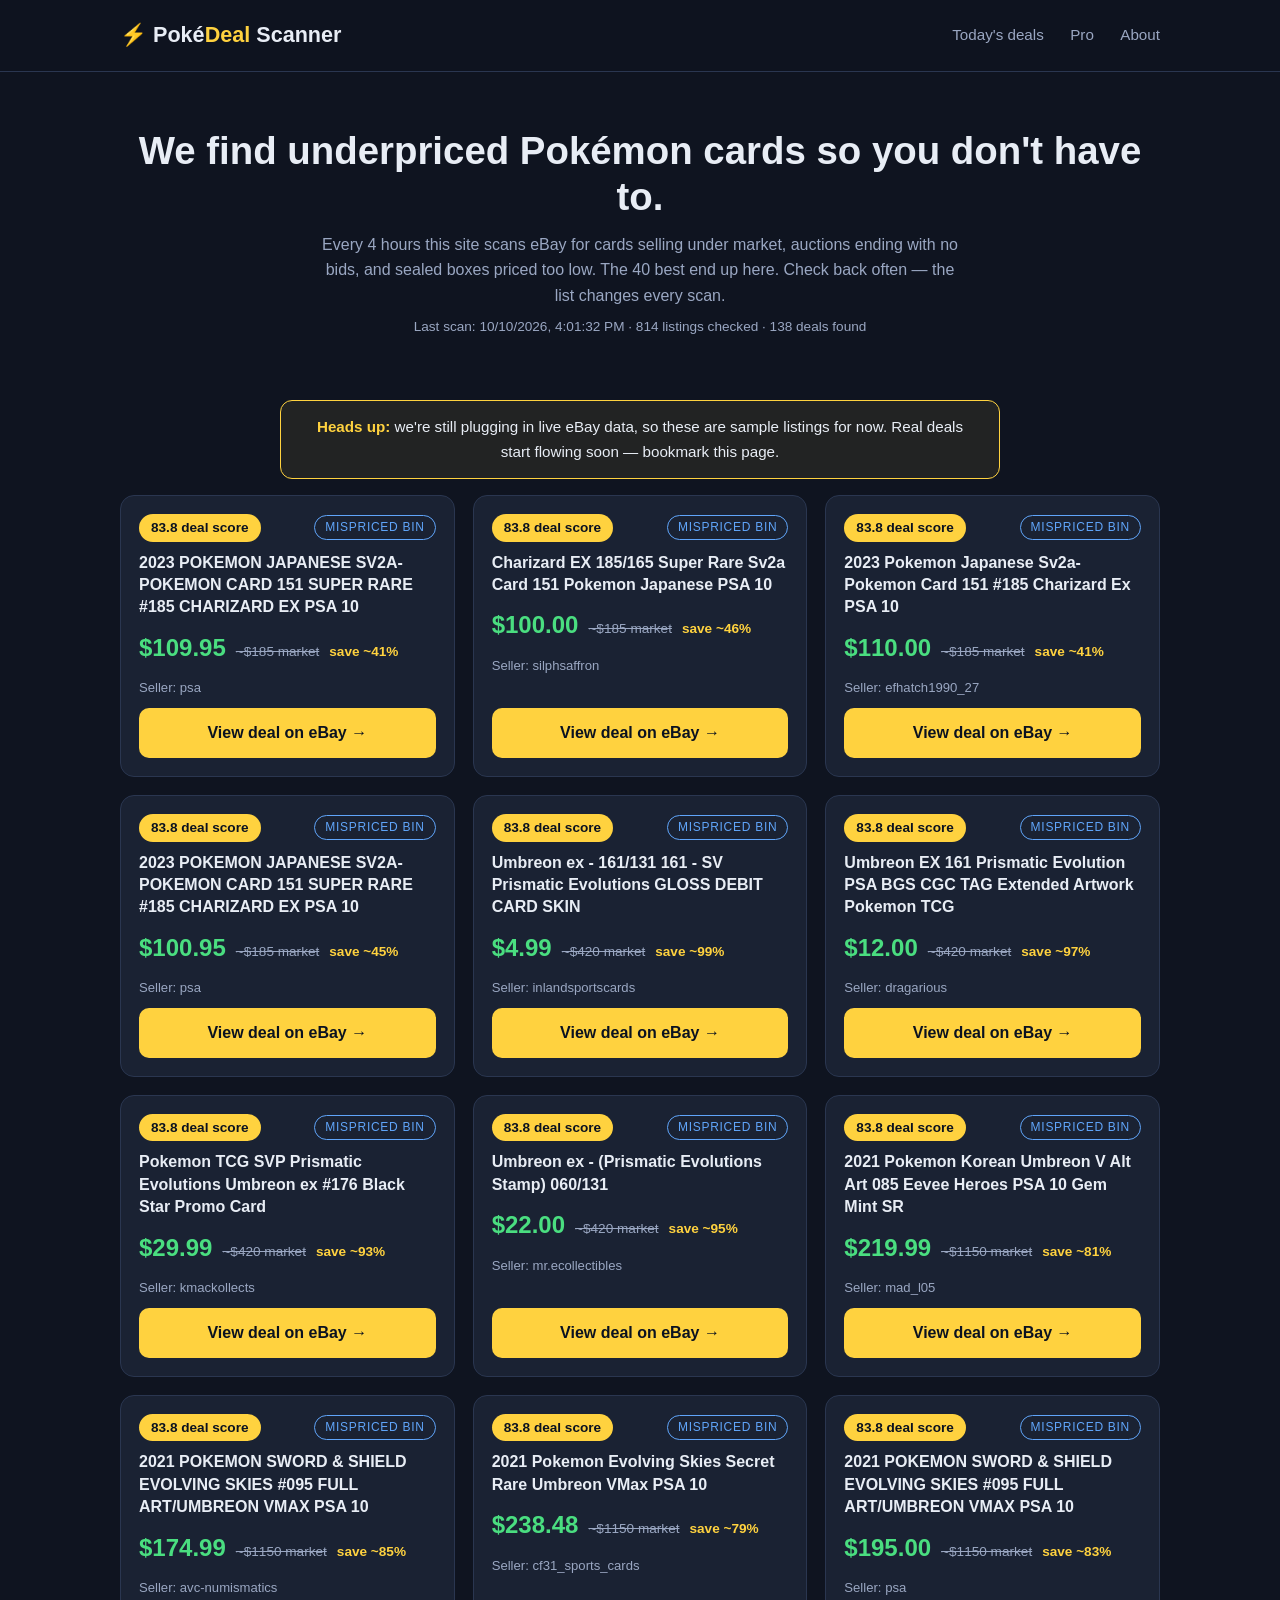
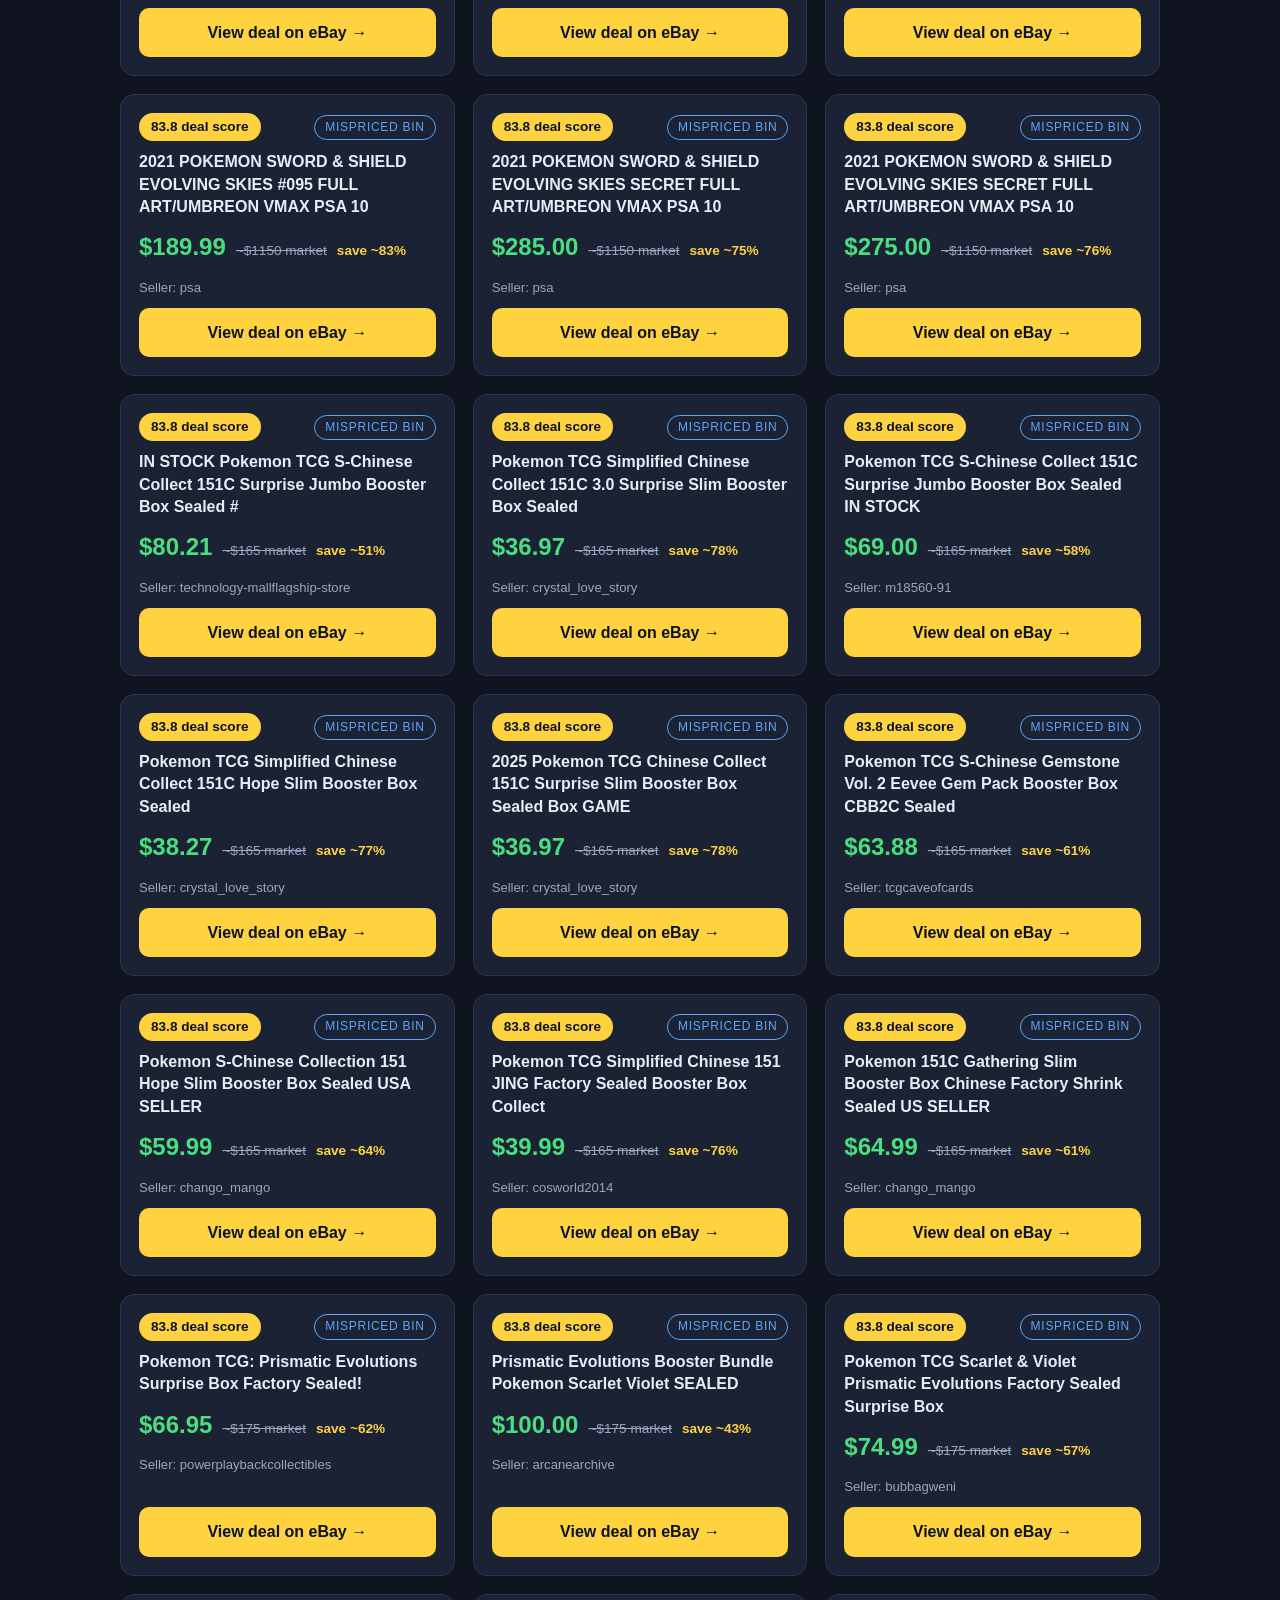
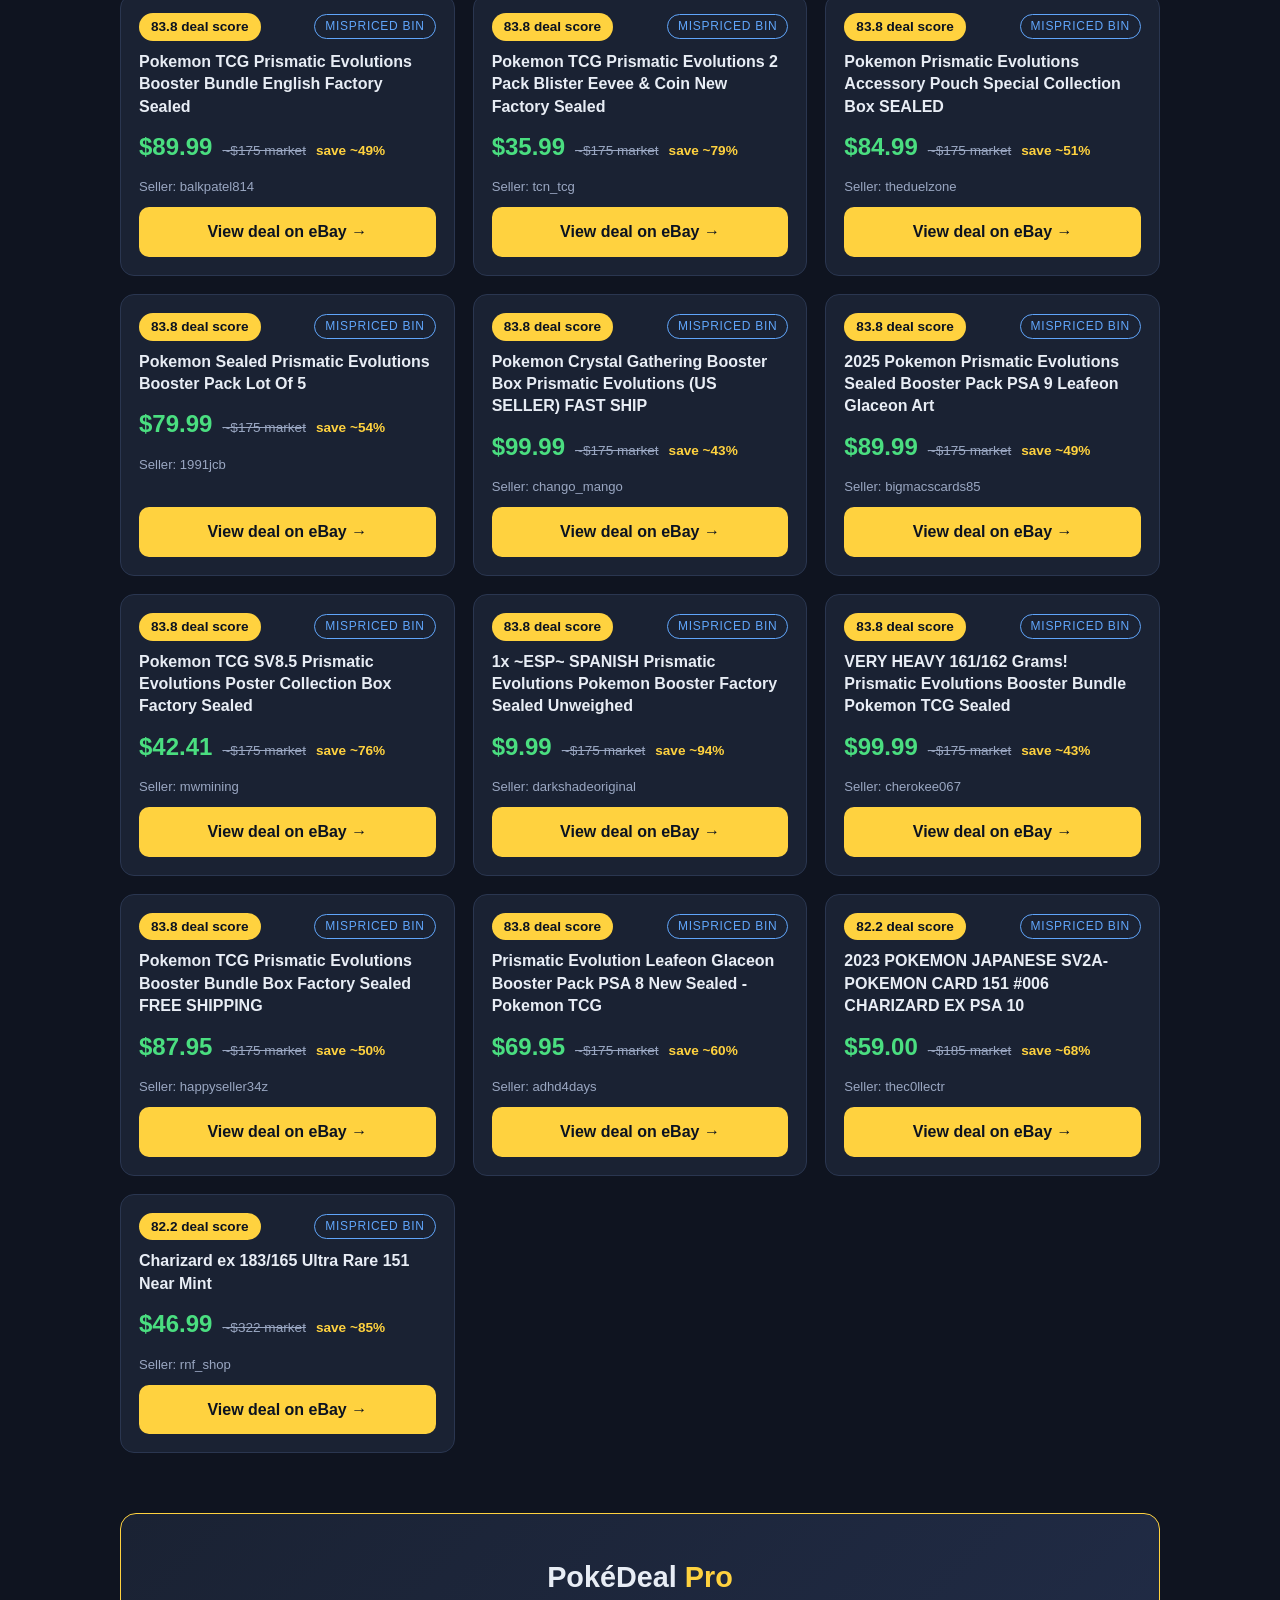
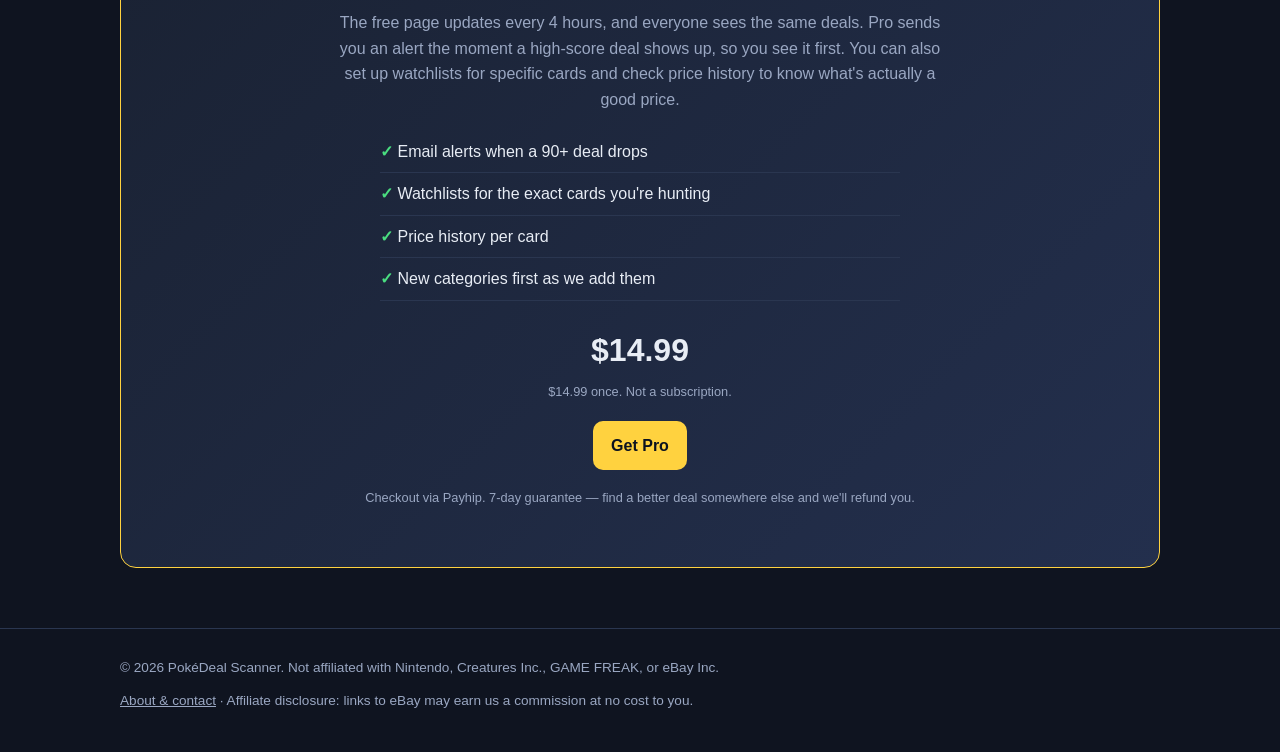
==== index.html @ e36b7486 "Add files via upload" ====
<!DOCTYPE html>
<html lang="en">
<head>
<meta charset="UTF-8">
<meta name="viewport" content="width=device-width, initial-scale=1.0">
<title>PokéDeal Scanner — underpriced Pokémon cards, updated every 4 hours</title>
<meta name="description" content="We scan eBay every 4 hours for Pokémon cards selling under market. Free, no account needed.">
<link rel="stylesheet" href="styles.css">
</head>
<body>
<header class="site">
  <div class="wrap">
    <a class="logo" href="index.html">⚡ Poké<span>Deal</span> Scanner</a>
    <nav>
      <a href="index.html">Today's deals</a>
      <a href="#pro">Pro</a>
      <a href="about.html">About</a>
    </nav>
  </div>
</header>

<div class="wrap">
  <section class="hero">
    <h1>We find underpriced Pokémon cards so you don't have to.</h1>
    <p>Every 4 hours this site scans eBay for cards selling under market, auctions
       ending with no bids, and sealed boxes priced too low. The 40 best end up
       here. Check back often — the list changes every scan.</p>
    <p class="updated" id="updated">Loading today's deals…</p>
  </section>

  <p class="demo-banner" id="demo-banner" hidden>
    <strong>Heads up:</strong> we're still plugging in live eBay data, so these
    are sample listings for now. Real deals start flowing soon — bookmark this page.
  </p>
  <section class="deals" id="deals"></section>

  <section class="pro" id="pro">
    <h2>PokéDeal <span>Pro</span></h2>
    <p>The free page updates every 4 hours, and everyone sees the same deals.
       Pro sends you an alert the moment a high-score deal shows up, so you see
       it first. You can also set up watchlists for specific cards and check
       price history to know what's actually a good price.</p>
    <ul>
      <li>Email alerts when a 90+ deal drops</li>
      <li>Watchlists for the exact cards you're hunting</li>
      <li>Price history per card</li>
      <li>New categories first as we add them</li>
    </ul>
    <div class="price-tag">$14.99</div>
    <p class="fine">$14.99 once. Not a subscription.</p>
    <p>
      <a class="btn" href="https://payhip.com/order?link=Mt9pR" id="pro-buy">Get Pro</a>
    </p>
    <p class="fine">Checkout via Payhip. 7-day guarantee — find a better deal somewhere else and we'll refund you.</p>
  </section>
</div>

<footer>
  <div class="wrap">
    <span>© 2026 PokéDeal Scanner. Not affiliated with Nintendo, Creatures Inc., GAME FREAK, or eBay Inc.</span>
    <span><a href="about.html">About &amp; contact</a> · Affiliate disclosure: links to eBay may earn us a commission at no cost to you.</span>
  </div>
</footer>

<script>
fetch('deals.json')
  .then(r => { if (!r.ok) throw new Error('feed missing'); return r.json(); })
  .then(feed => {
    const updated = document.getElementById('updated');
    const d = new Date(feed.generated_at);
    updated.textContent = `Last scan: ${d.toLocaleString()} · ${feed.listings_scanned} listings checked · ${feed.deals_found} deals found`;

    if (feed.mock_mode) {
      document.getElementById('demo-banner').hidden = false;
    }

    const box = document.getElementById('deals');
    if (!feed.deals.length) {
      box.innerHTML = '<div class="empty">No deals this scan. New scan in 4 hours.</div>';
      return;
    }
    const typeLabel = { mispriced_bin: 'Mispriced BIN', auction_snipe: 'Auction snipe', watch: 'Under market' };
    box.innerHTML = feed.deals.map(deal => {
      const save = deal.market_estimate && deal.price
        ? Math.round((1 - deal.price / deal.market_estimate) * 100) : null;
      return `<article class="deal">
        <div class="deal-top">
          <span class="score ${deal.deal_score < 85 ? 'mid' : ''}">${deal.deal_score} deal score</span>
          <span class="type">${typeLabel[deal.deal_type] || deal.deal_type}</span>
        </div>
        <h3>${escapeHtml(deal.title)}</h3>
        <div class="price-row">
          <span class="price">$${deal.price?.toFixed(2)}</span>
          ${deal.market_estimate ? `<span class="market">~$${deal.market_estimate.toFixed(0)} market</span>` : ''}
          ${save && save > 0 ? `<span class="save">save ~${save}%</span>` : ''}
        </div>
        <div class="meta">Seller: ${escapeHtml(deal.seller)}${deal.ends_at ? ' · Ends ' + new Date(deal.ends_at).toLocaleString() : ''}${deal.bid_count != null ? ' · ' + deal.bid_count + ' bids' : ''}</div>
        <a class="btn" href="${escapeHtml(deal.url)}" target="_blank" rel="nofollow sponsored noopener">View deal on eBay →</a>
      </article>`;
    }).join('');
  })
  .catch(() => {
    document.getElementById('updated').textContent = 'Scanner is running — deals land here on their own.';
    document.getElementById('deals').innerHTML = '<div class="empty">First scan is still running. Deals show up here automatically — give it a minute.</div>';
  });

function escapeHtml(s) {
  return String(s).replace(/[&<>"']/g, c => ({'&':'&amp;','<':'&lt;','>':'&gt;','"':'&quot;',"'":'&#39;'}[c]));
}
</script>
</body>
</html>
---- styles.css ----
/* PokéDeal Scanner — clean, trustworthy, fast. No frameworks, no build step. */
:root {
  --bg: #0f1420;
  --card: #1a2233;
  --card-border: #2a3650;
  --text: #e8edf5;
  --muted: #9aa7c2;
  --accent: #ffd23f;
  --green: #4ade80;
  --red: #f87171;
  --blue: #60a5fa;
}
* { box-sizing: border-box; margin: 0; padding: 0; }
body {
  font-family: -apple-system, BlinkMacSystemFont, "Segoe UI", Roboto, sans-serif;
  background: var(--bg); color: var(--text); line-height: 1.6;
}
.wrap { max-width: 1080px; margin: 0 auto; padding: 0 20px; }
header.site {
  border-bottom: 1px solid var(--card-border);
  padding: 18px 0; position: sticky; top: 0;
  background: rgba(15, 20, 32, .95); backdrop-filter: blur(6px); z-index: 10;
}
header.site .wrap { display: flex; align-items: center; justify-content: space-between; }
.logo { font-size: 1.35rem; font-weight: 800; text-decoration: none; color: var(--text); }
.logo span { color: var(--accent); }
nav a { color: var(--muted); text-decoration: none; margin-left: 22px; font-size: .95rem; }
nav a:hover { color: var(--text); }
.hero { padding: 56px 0 36px; text-align: center; }
.hero h1 { font-size: 2.4rem; line-height: 1.2; margin-bottom: 12px; }
.hero h1 span { color: var(--accent); }
.hero p { color: var(--muted); max-width: 640px; margin: 0 auto 8px; }
.updated { font-size: .85rem; color: var(--muted); margin-top: 14px; }
.demo-banner {
  display: block; margin: 18px auto 4px; max-width: 720px; padding: 14px 20px;
  background: rgba(255, 210, 63, .08); border: 1px solid var(--accent);
  border-radius: 12px; color: var(--text); font-size: .95rem; text-align: center;
}
.demo-banner strong { color: var(--accent); }
.deals { display: grid; grid-template-columns: repeat(auto-fill, minmax(300px, 1fr)); gap: 18px; padding: 12px 0 40px; }
.deal {
  background: var(--card); border: 1px solid var(--card-border);
  border-radius: 14px; padding: 18px; display: flex; flex-direction: column; gap: 10px;
  transition: transform .15s ease, border-color .15s ease;
}
.deal:hover { transform: translateY(-3px); border-color: var(--accent); }
.deal-top { display: flex; justify-content: space-between; align-items: center; }
.score {
  background: var(--green); color: #0b1220; font-weight: 800;
  border-radius: 999px; padding: 3px 12px; font-size: .85rem;
}
.score.mid { background: var(--accent); }
.type {
  font-size: .75rem; text-transform: uppercase; letter-spacing: .06em;
  color: var(--blue); border: 1px solid var(--blue); border-radius: 999px; padding: 2px 10px;
}
.deal h3 { font-size: 1rem; line-height: 1.4; }
.price-row { display: flex; align-items: baseline; gap: 10px; }
.price { font-size: 1.5rem; font-weight: 800; color: var(--green); }
.market { font-size: .85rem; color: var(--muted); text-decoration: line-through; }
.save { font-size: .85rem; color: var(--accent); font-weight: 700; }
.meta { font-size: .82rem; color: var(--muted); }
.btn {
  display: inline-block; text-align: center; text-decoration: none; font-weight: 700;
  background: var(--accent); color: #0b1220; border-radius: 10px; padding: 12px 18px;
  margin-top: auto;
}
.btn:hover { filter: brightness(1.08); }
.btn.ghost { background: transparent; color: var(--accent); border: 1px solid var(--accent); }
.empty {
  text-align: center; color: var(--muted); padding: 60px 20px;
  border: 1px dashed var(--card-border); border-radius: 14px; grid-column: 1 / -1;
}
.pro {
  background: linear-gradient(135deg, #1a2233, #232f4d);
  border: 1px solid var(--accent); border-radius: 16px;
  padding: 40px; margin: 20px 0 60px; text-align: center;
}
.pro h2 { font-size: 1.8rem; margin-bottom: 10px; }
.pro h2 span { color: var(--accent); }
.pro p { color: var(--muted); max-width: 620px; margin: 0 auto 18px; }
.pro ul { list-style: none; margin: 0 auto 24px; max-width: 520px; text-align: left; }
.pro li { padding: 8px 0; border-bottom: 1px solid var(--card-border); }
.pro li::before { content: "✓ "; color: var(--green); font-weight: 800; }
.price-tag { font-size: 2rem; font-weight: 800; margin-bottom: 6px; }
.price-tag s { color: var(--muted); font-size: 1.2rem; font-weight: 400; }
.fine { font-size: .8rem; color: var(--muted); margin-top: 12px; }
footer {
  border-top: 1px solid var(--card-border); padding: 28px 0 40px;
  color: var(--muted); font-size: .85rem;
}
footer .wrap { display: flex; justify-content: space-between; flex-wrap: wrap; gap: 12px; }
footer a { color: var(--muted); }
.prose { max-width: 720px; padding: 40px 0 60px; }
.prose h1 { margin-bottom: 16px; }
.prose h2 { margin: 28px 0 10px; font-size: 1.25rem; }
.prose p, .prose li { color: var(--muted); margin-bottom: 12px; }
.prose ul { padding-left: 20px; }
.prose a { color: var(--accent); }
@media (max-width: 640px) { .hero h1 { font-size: 1.8rem; } .pro { padding: 28px 20px; } }
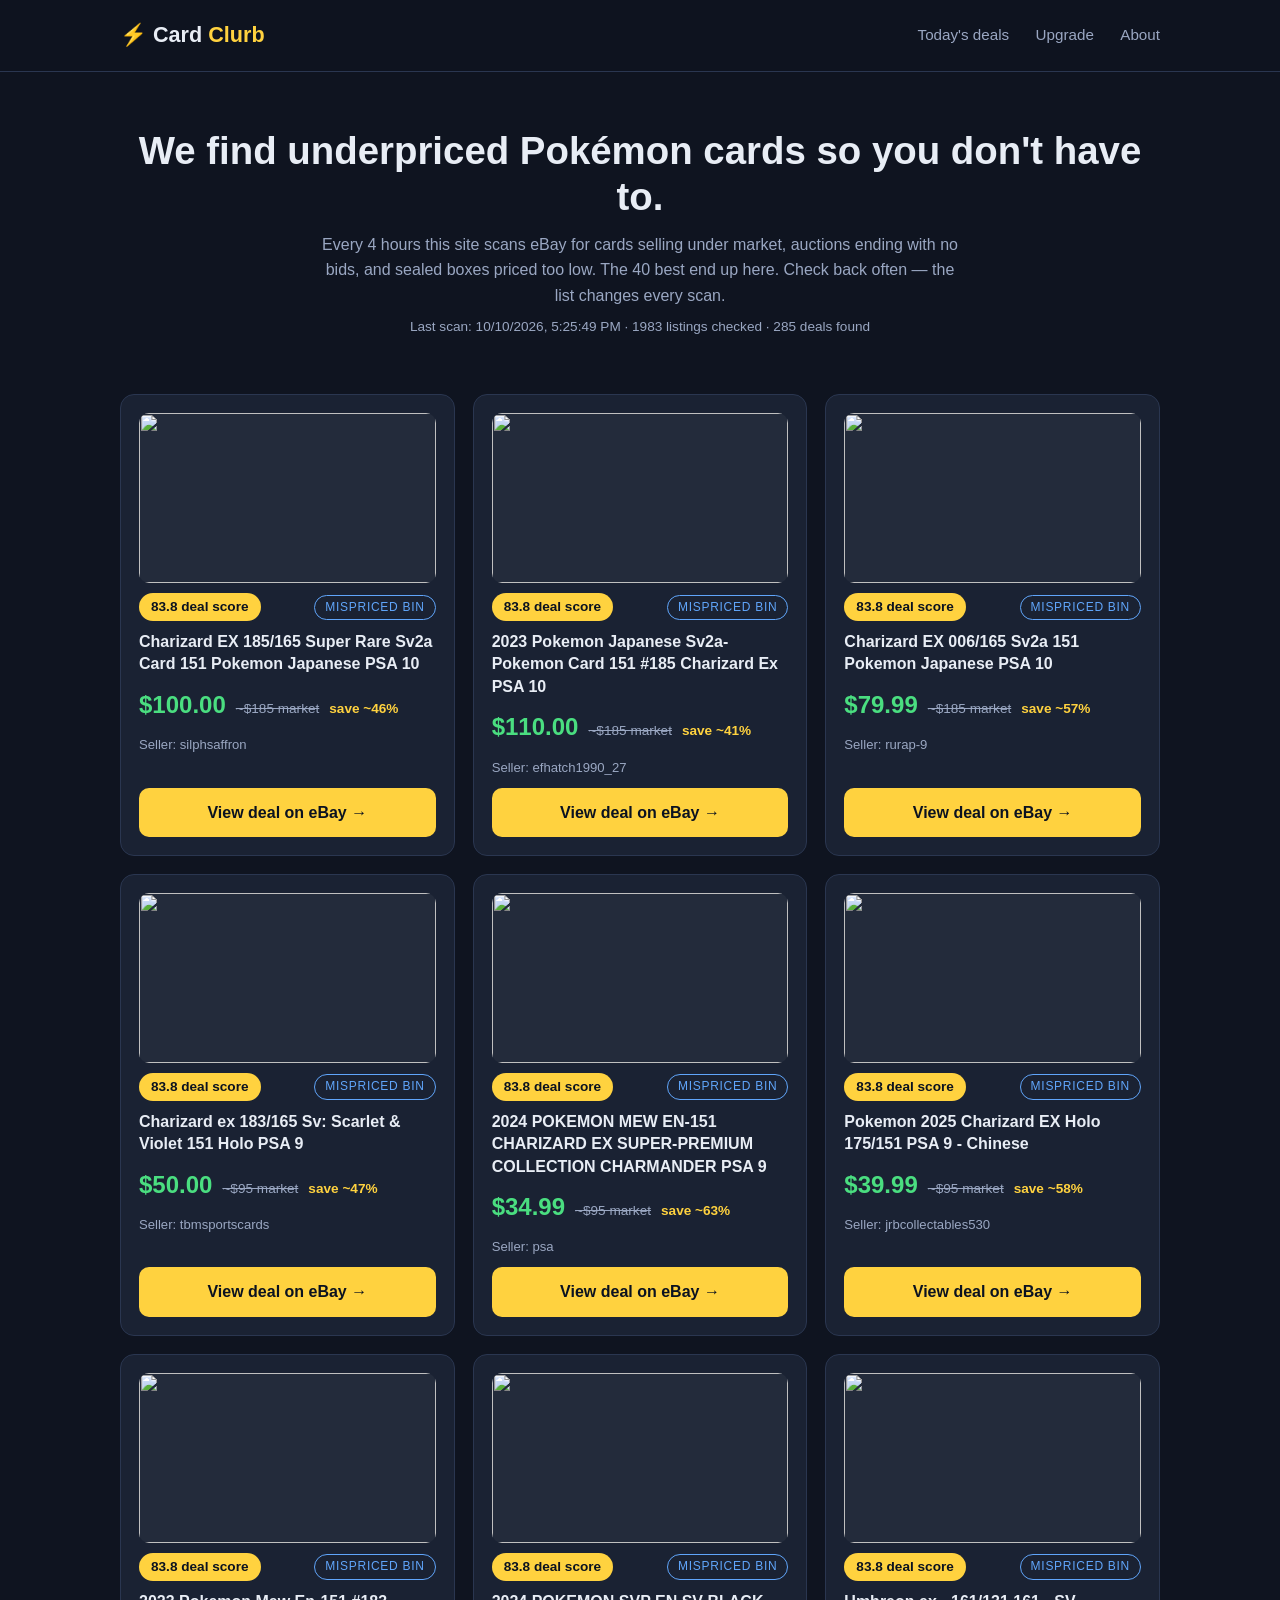
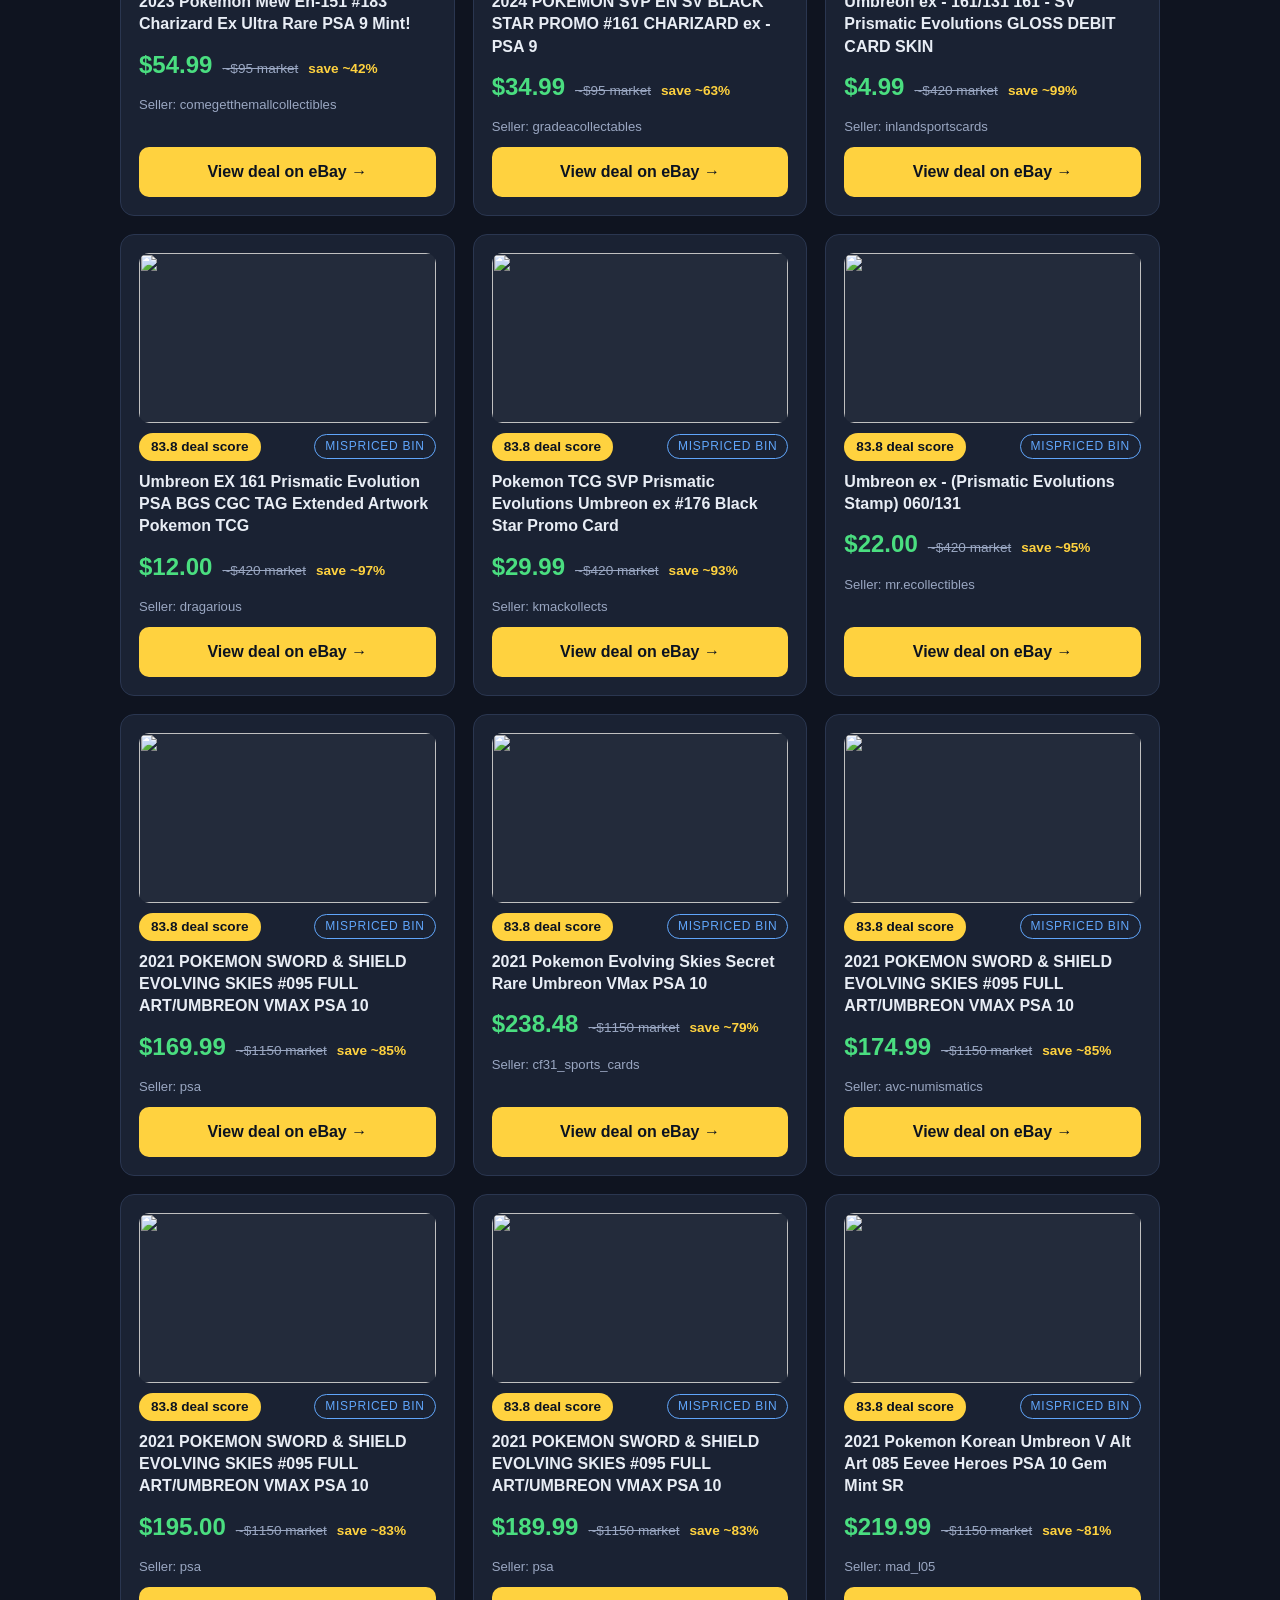
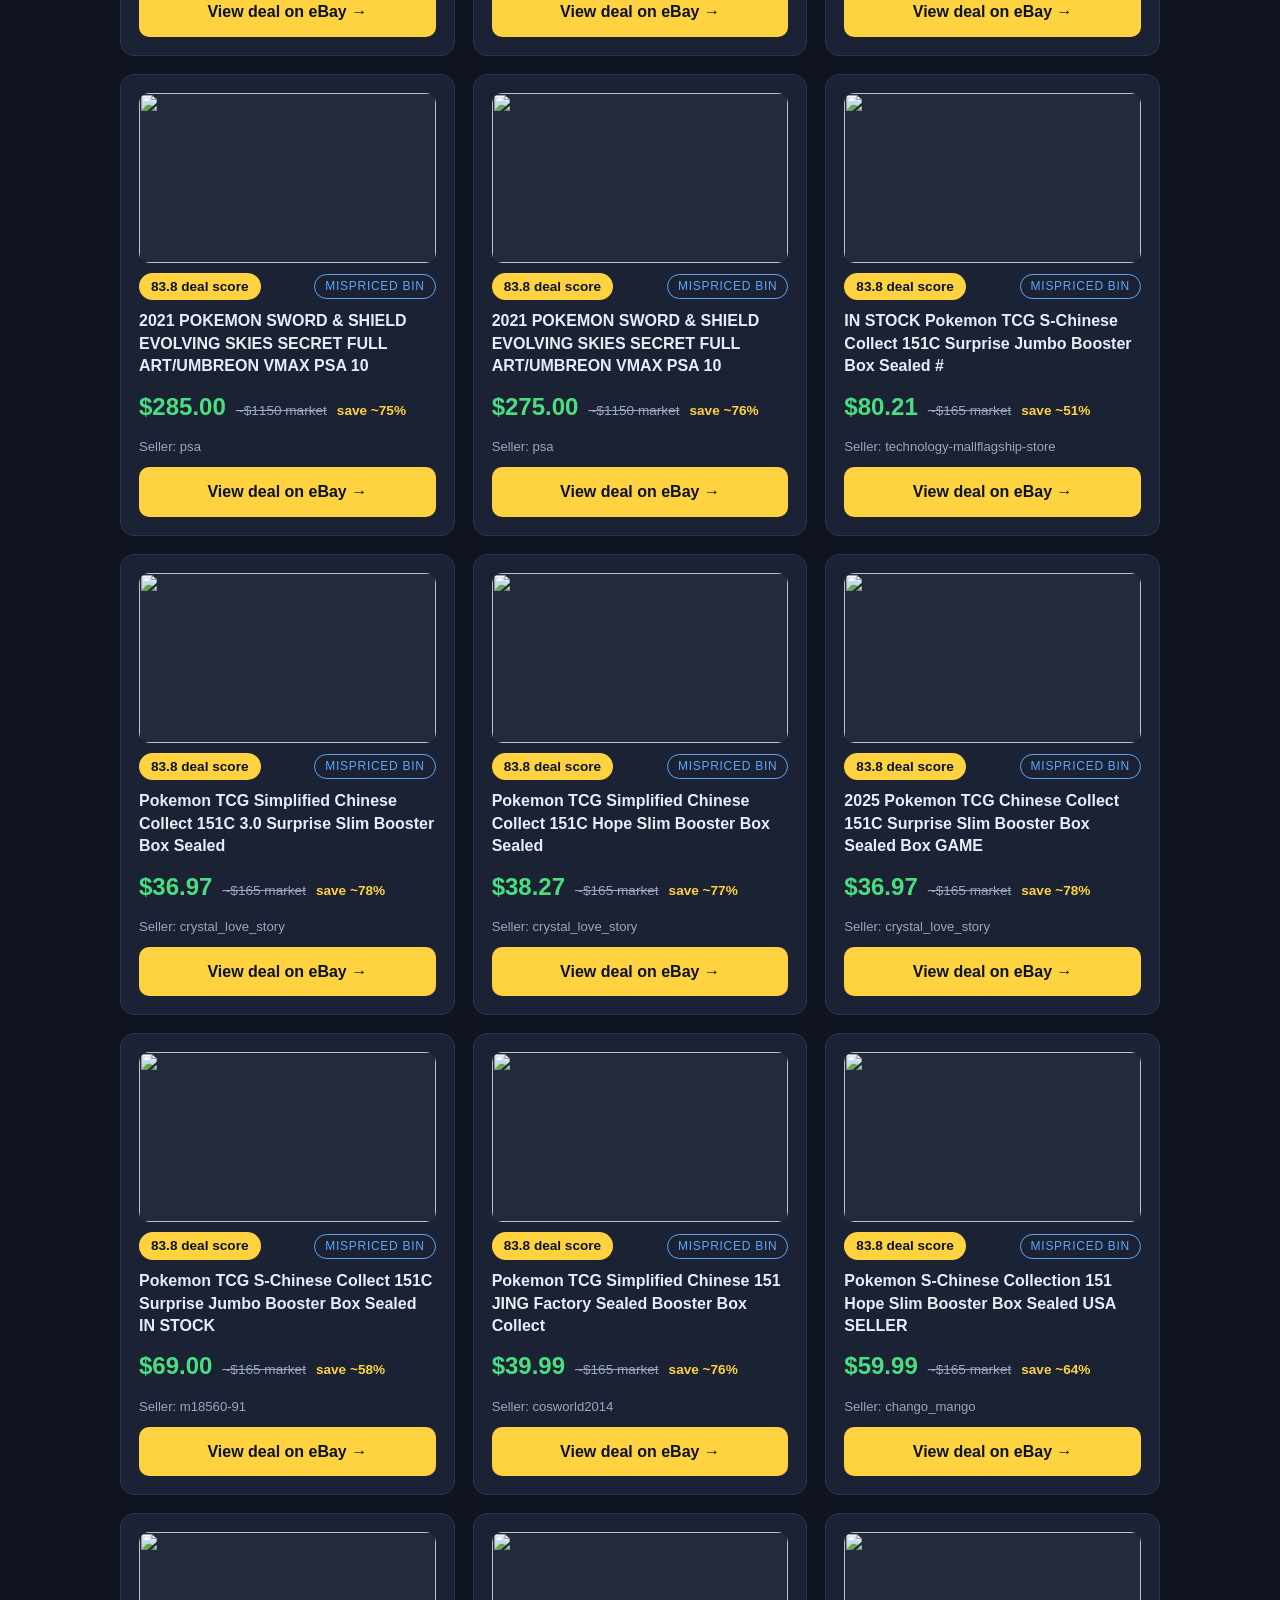
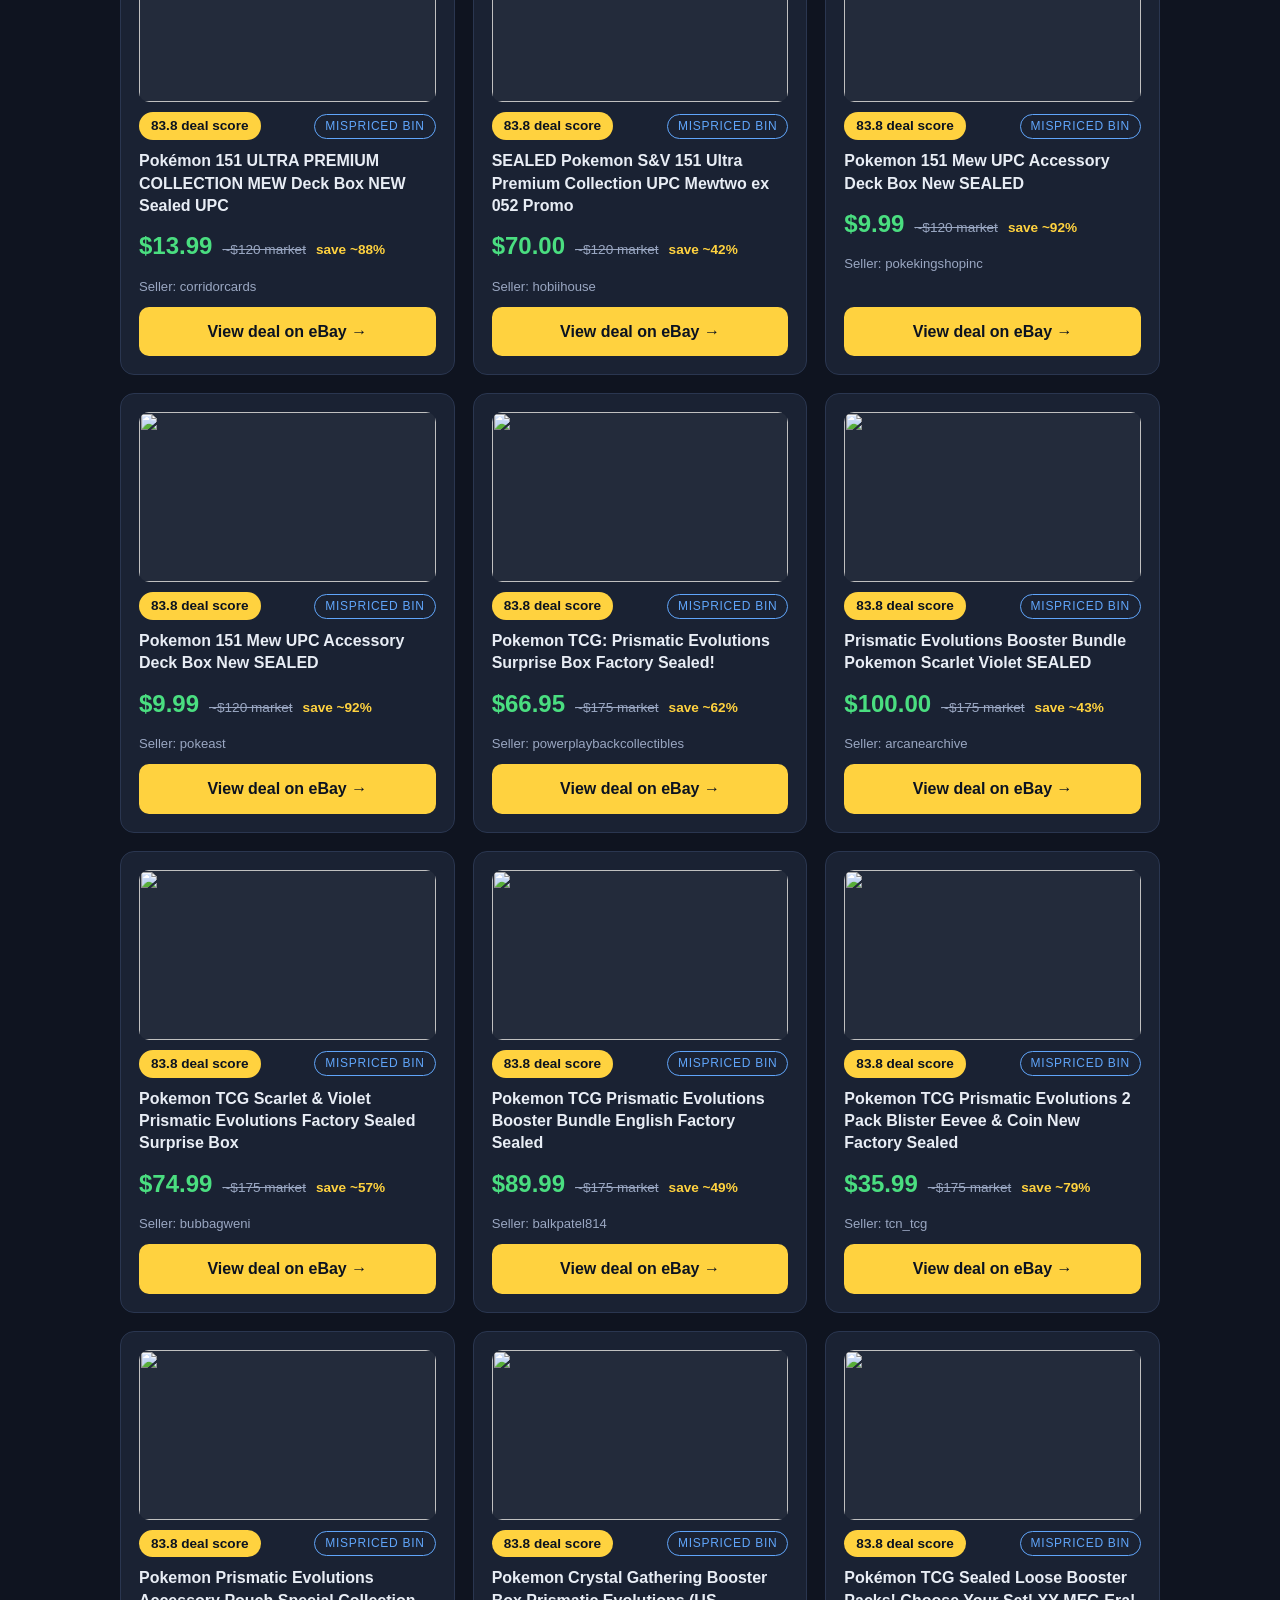
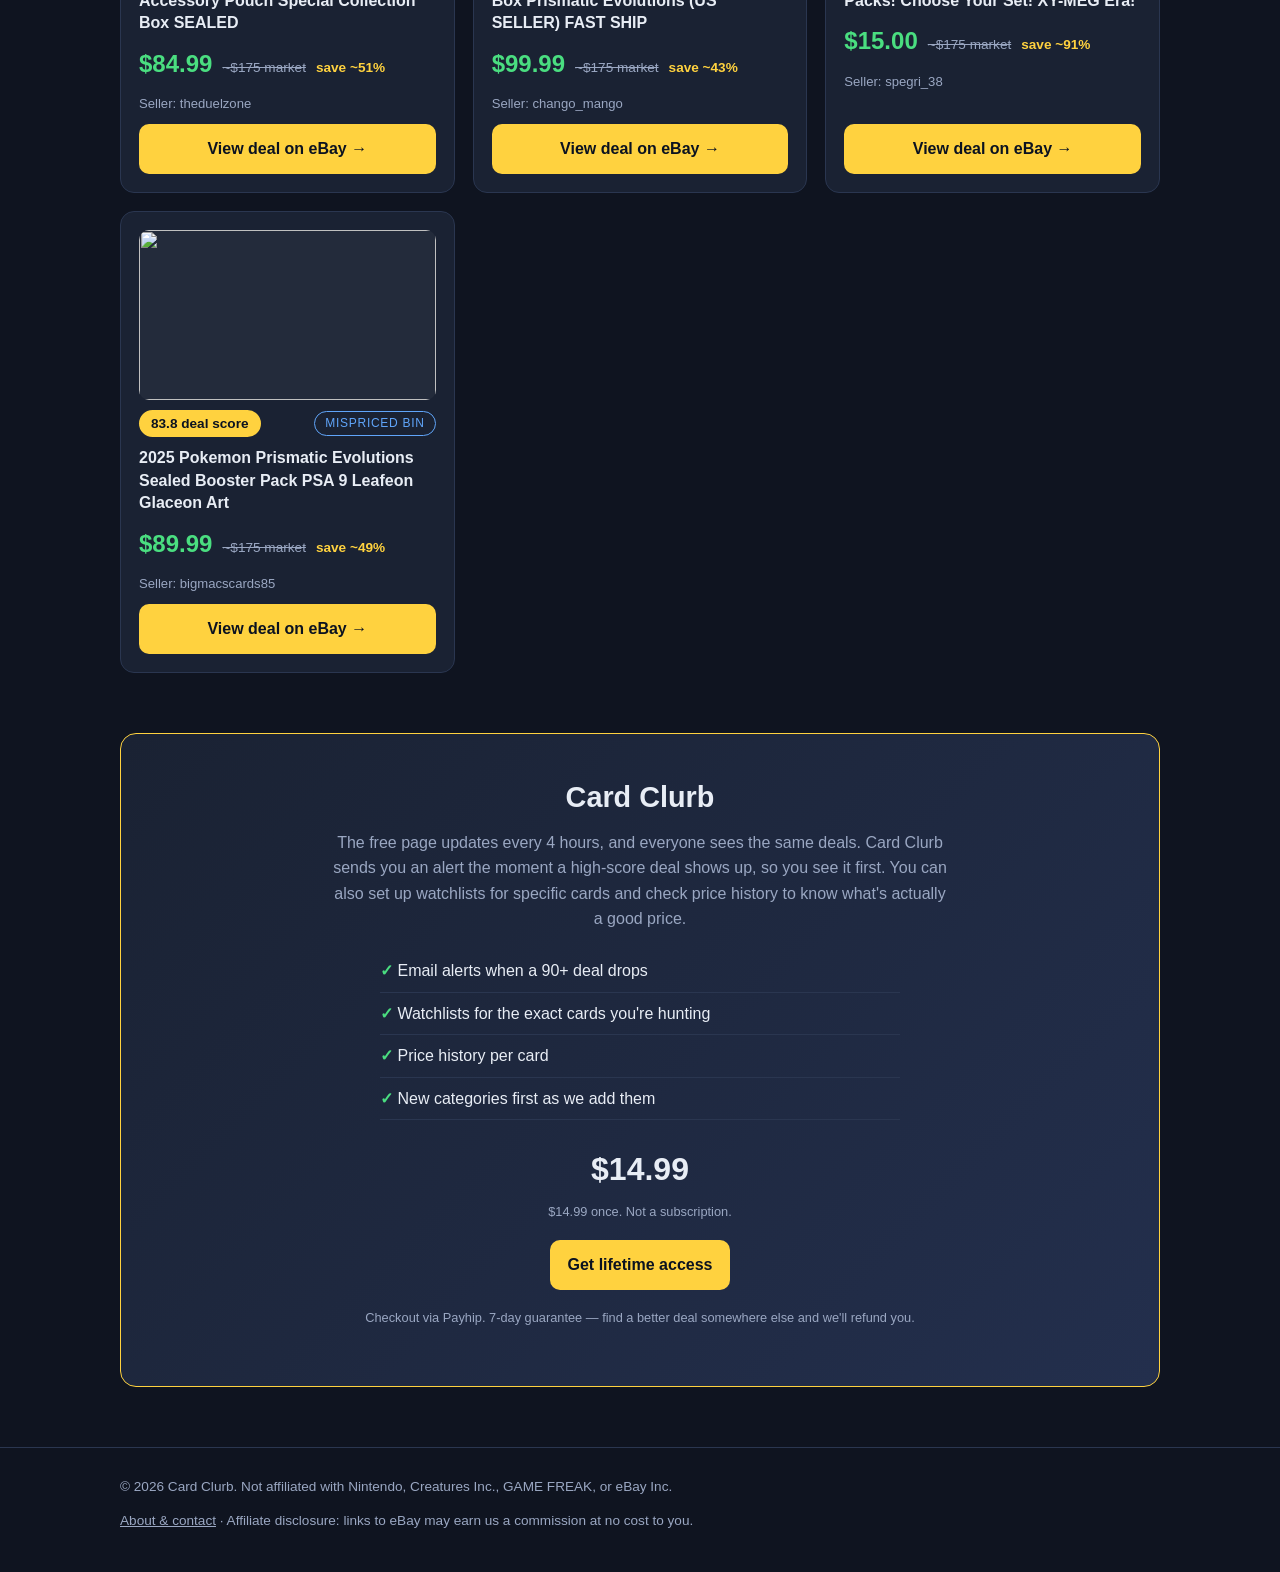
==== commit a8c159e8: "Add files via upload Card Club Site" ====
--- a/index.html
+++ b/index.html
@@ -3,17 +3,17 @@
 <head>
 <meta charset="UTF-8">
 <meta name="viewport" content="width=device-width, initial-scale=1.0">
-<title>PokéDeal Scanner — underpriced Pokémon cards, updated every 4 hours</title>
+<title>Card Clurb — underpriced Pokémon cards, updated every 4 hours</title>
 <meta name="description" content="We scan eBay every 4 hours for Pokémon cards selling under market. Free, no account needed.">
 <link rel="stylesheet" href="styles.css">
 </head>
 <body>
 <header class="site">
   <div class="wrap">
-    <a class="logo" href="index.html">⚡ Poké<span>Deal</span> Scanner</a>
+    <a class="logo" href="index.html">⚡ Card <span>Clurb</span></a>
     <nav>
       <a href="index.html">Today's deals</a>
-      <a href="#pro">Pro</a>
+      <a href="#pro">Upgrade</a>
       <a href="about.html">About</a>
     </nav>
   </div>
@@ -28,16 +28,12 @@
     <p class="updated" id="updated">Loading today's deals…</p>
   </section>
 
-  <p class="demo-banner" id="demo-banner" hidden>
-    <strong>Heads up:</strong> we're still plugging in live eBay data, so these
-    are sample listings for now. Real deals start flowing soon — bookmark this page.
-  </p>
   <section class="deals" id="deals"></section>
 
   <section class="pro" id="pro">
-    <h2>PokéDeal <span>Pro</span></h2>
+    <h2>Card Clurb</h2>
     <p>The free page updates every 4 hours, and everyone sees the same deals.
-       Pro sends you an alert the moment a high-score deal shows up, so you see
+       Card Clurb sends you an alert the moment a high-score deal shows up, so you see
        it first. You can also set up watchlists for specific cards and check
        price history to know what's actually a good price.</p>
     <ul>
@@ -49,7 +45,7 @@
     <div class="price-tag">$14.99</div>
     <p class="fine">$14.99 once. Not a subscription.</p>
     <p>
-      <a class="btn" href="https://payhip.com/order?link=Mt9pR" id="pro-buy">Get Pro</a>
+      <a class="btn" href="https://payhip.com/order?link=Mt9pR" id="pro-buy">Get lifetime access</a>
     </p>
     <p class="fine">Checkout via Payhip. 7-day guarantee — find a better deal somewhere else and we'll refund you.</p>
   </section>
@@ -57,7 +53,7 @@
 
 <footer>
   <div class="wrap">
-    <span>© 2026 PokéDeal Scanner. Not affiliated with Nintendo, Creatures Inc., GAME FREAK, or eBay Inc.</span>
+    <span>© 2026 Card Clurb. Not affiliated with Nintendo, Creatures Inc., GAME FREAK, or eBay Inc.</span>
     <span><a href="about.html">About &amp; contact</a> · Affiliate disclosure: links to eBay may earn us a commission at no cost to you.</span>
   </div>
 </footer>
@@ -70,10 +66,6 @@
     const d = new Date(feed.generated_at);
     updated.textContent = `Last scan: ${d.toLocaleString()} · ${feed.listings_scanned} listings checked · ${feed.deals_found} deals found`;
 
-    if (feed.mock_mode) {
-      document.getElementById('demo-banner').hidden = false;
-    }
-
     const box = document.getElementById('deals');
     if (!feed.deals.length) {
       box.innerHTML = '<div class="empty">No deals this scan. New scan in 4 hours.</div>';
@@ -84,6 +76,7 @@
       const save = deal.market_estimate && deal.price
         ? Math.round((1 - deal.price / deal.market_estimate) * 100) : null;
       return `<article class="deal">
+        ${deal.image ? `<img class="deal-img" src="${escapeHtml(deal.image)}" alt="" loading="lazy">` : ''}
         <div class="deal-top">
           <span class="score ${deal.deal_score < 85 ? 'mid' : ''}">${deal.deal_score} deal score</span>
           <span class="type">${typeLabel[deal.deal_type] || deal.deal_type}</span>
--- a/styles.css
+++ b/styles.css
@@ -1,4 +1,4 @@
-/* PokéDeal Scanner — clean, trustworthy, fast. No frameworks, no build step. */
+/* Card Clurb — clean, trustworthy, fast. No frameworks, no build step. */
 :root {
   --bg: #0f1420;
   --card: #1a2233;
@@ -44,6 +44,7 @@
   transition: transform .15s ease, border-color .15s ease;
 }
 .deal:hover { transform: translateY(-3px); border-color: var(--accent); }
+.deal-img { width: 100%; height: 170px; object-fit: contain; background: rgba(255,255,255,.04); border-radius: 10px; }
 .deal-top { display: flex; justify-content: space-between; align-items: center; }
 .score {
   background: var(--green); color: #0b1220; font-weight: 800;
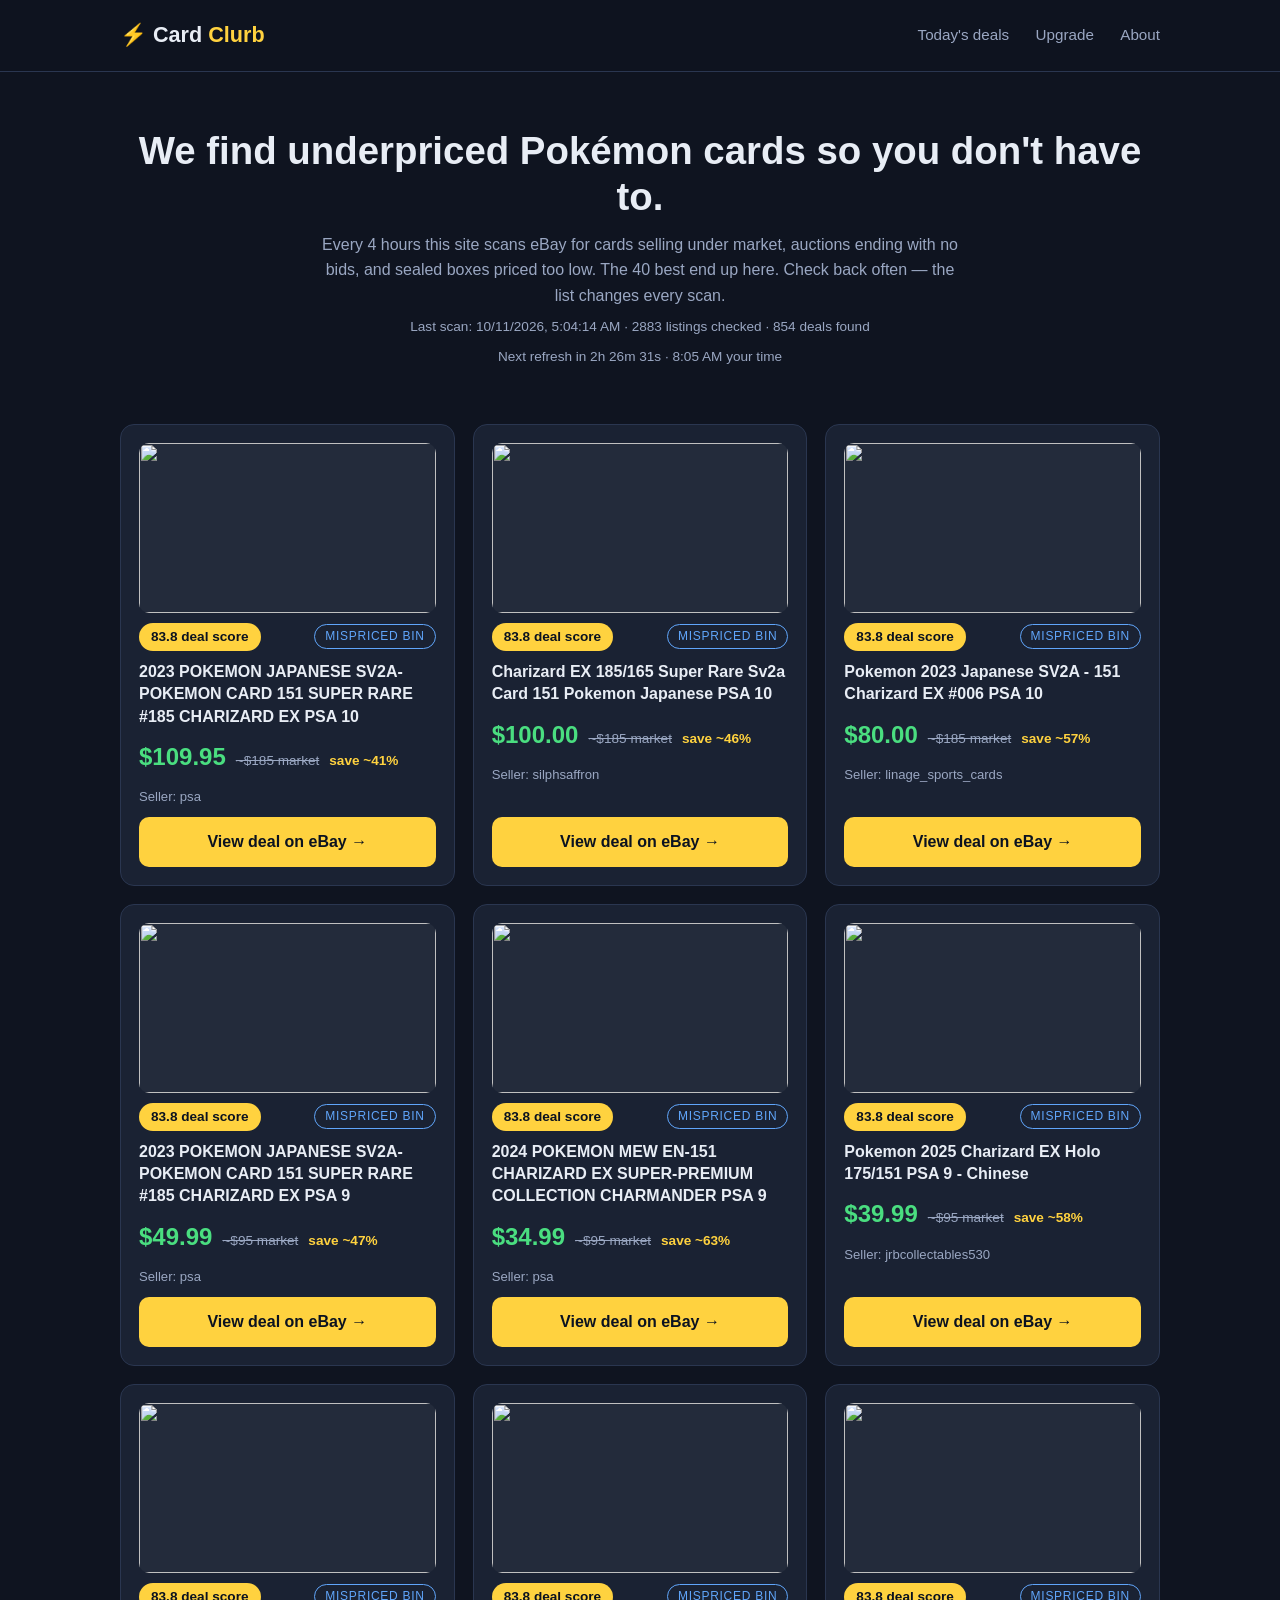
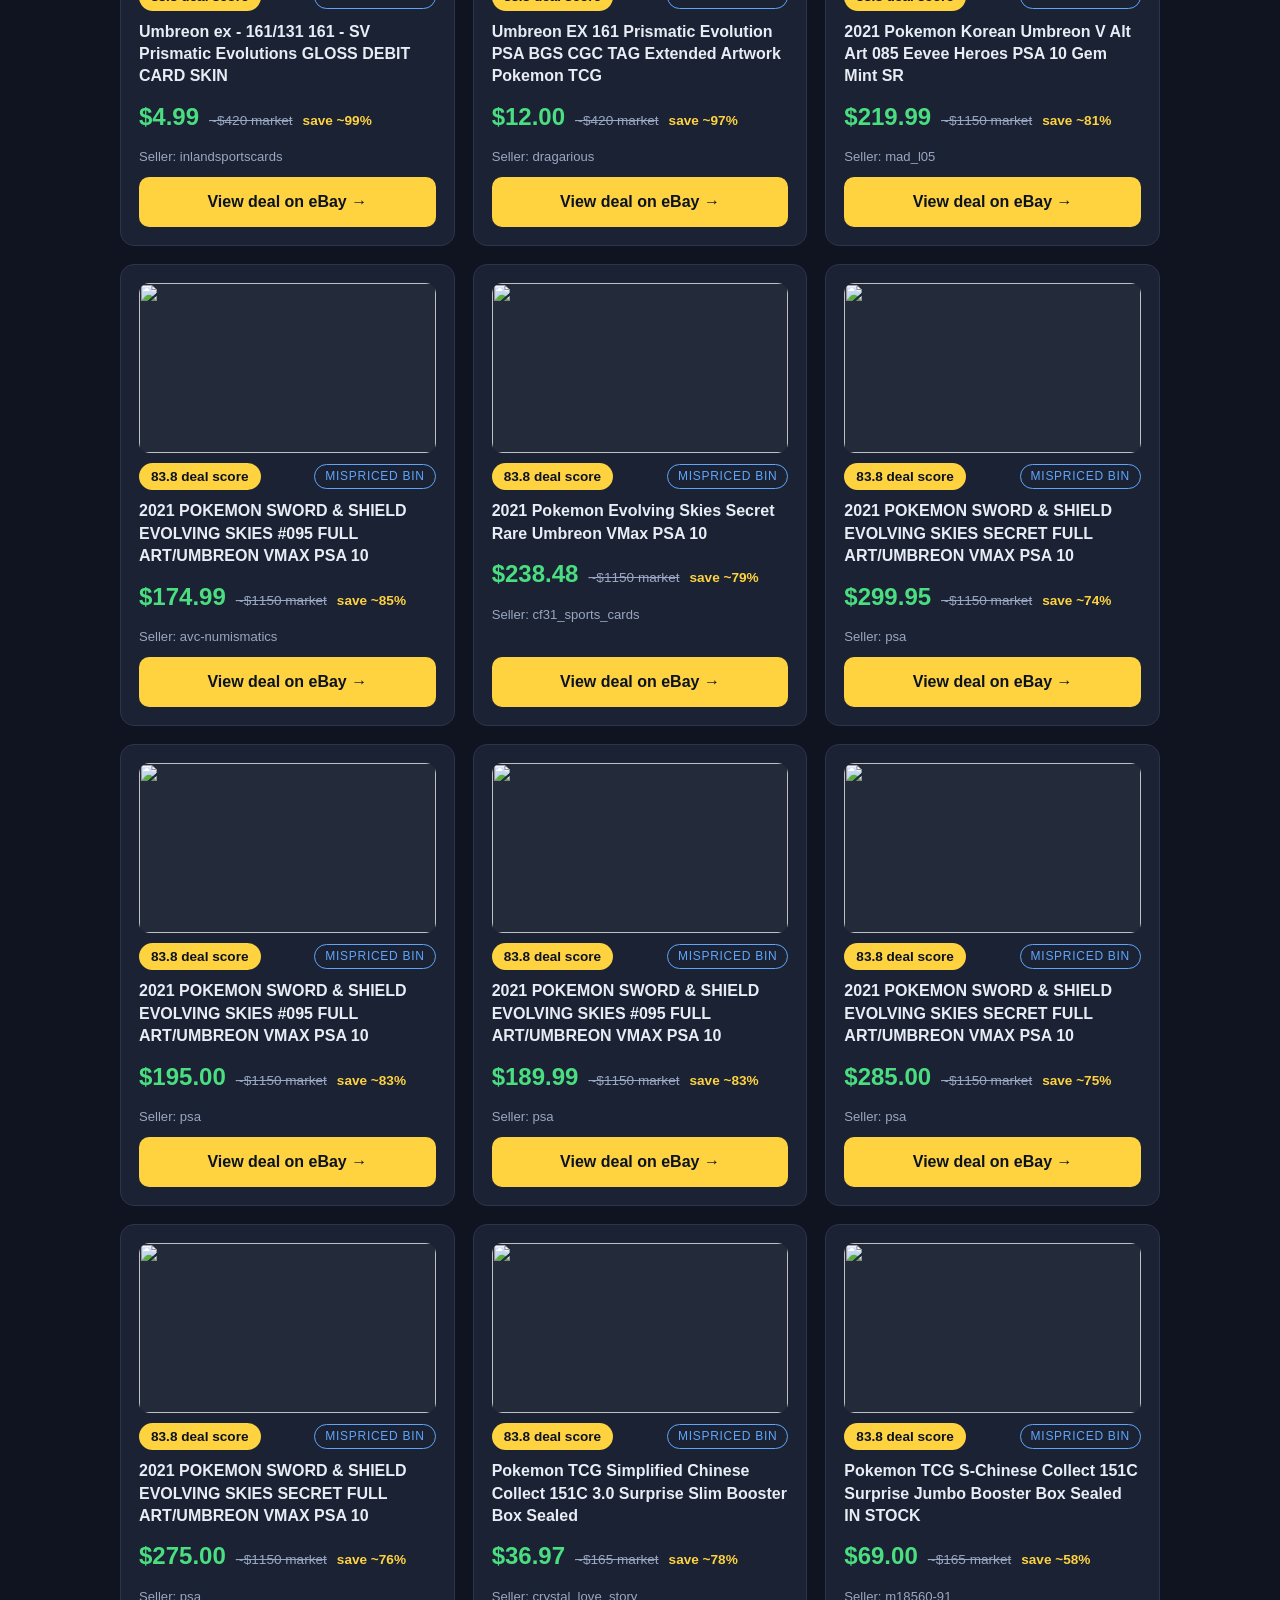
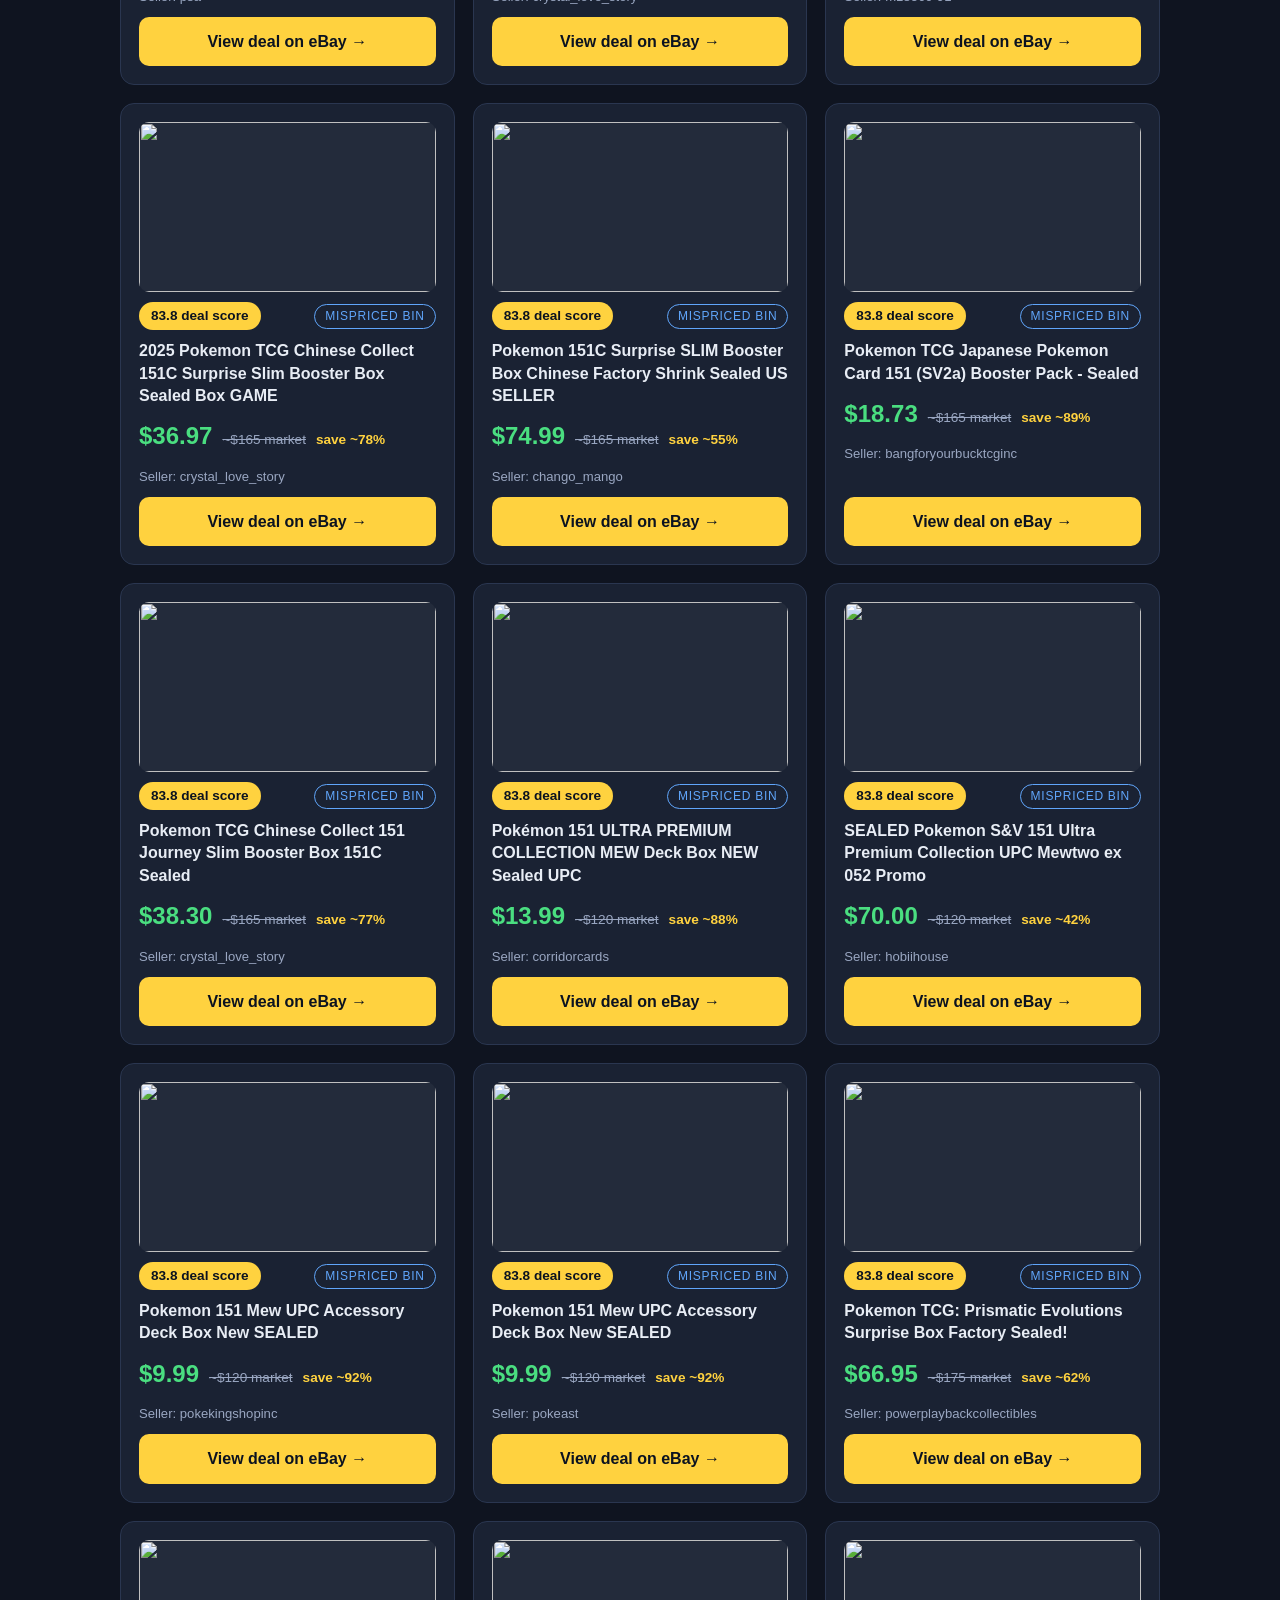
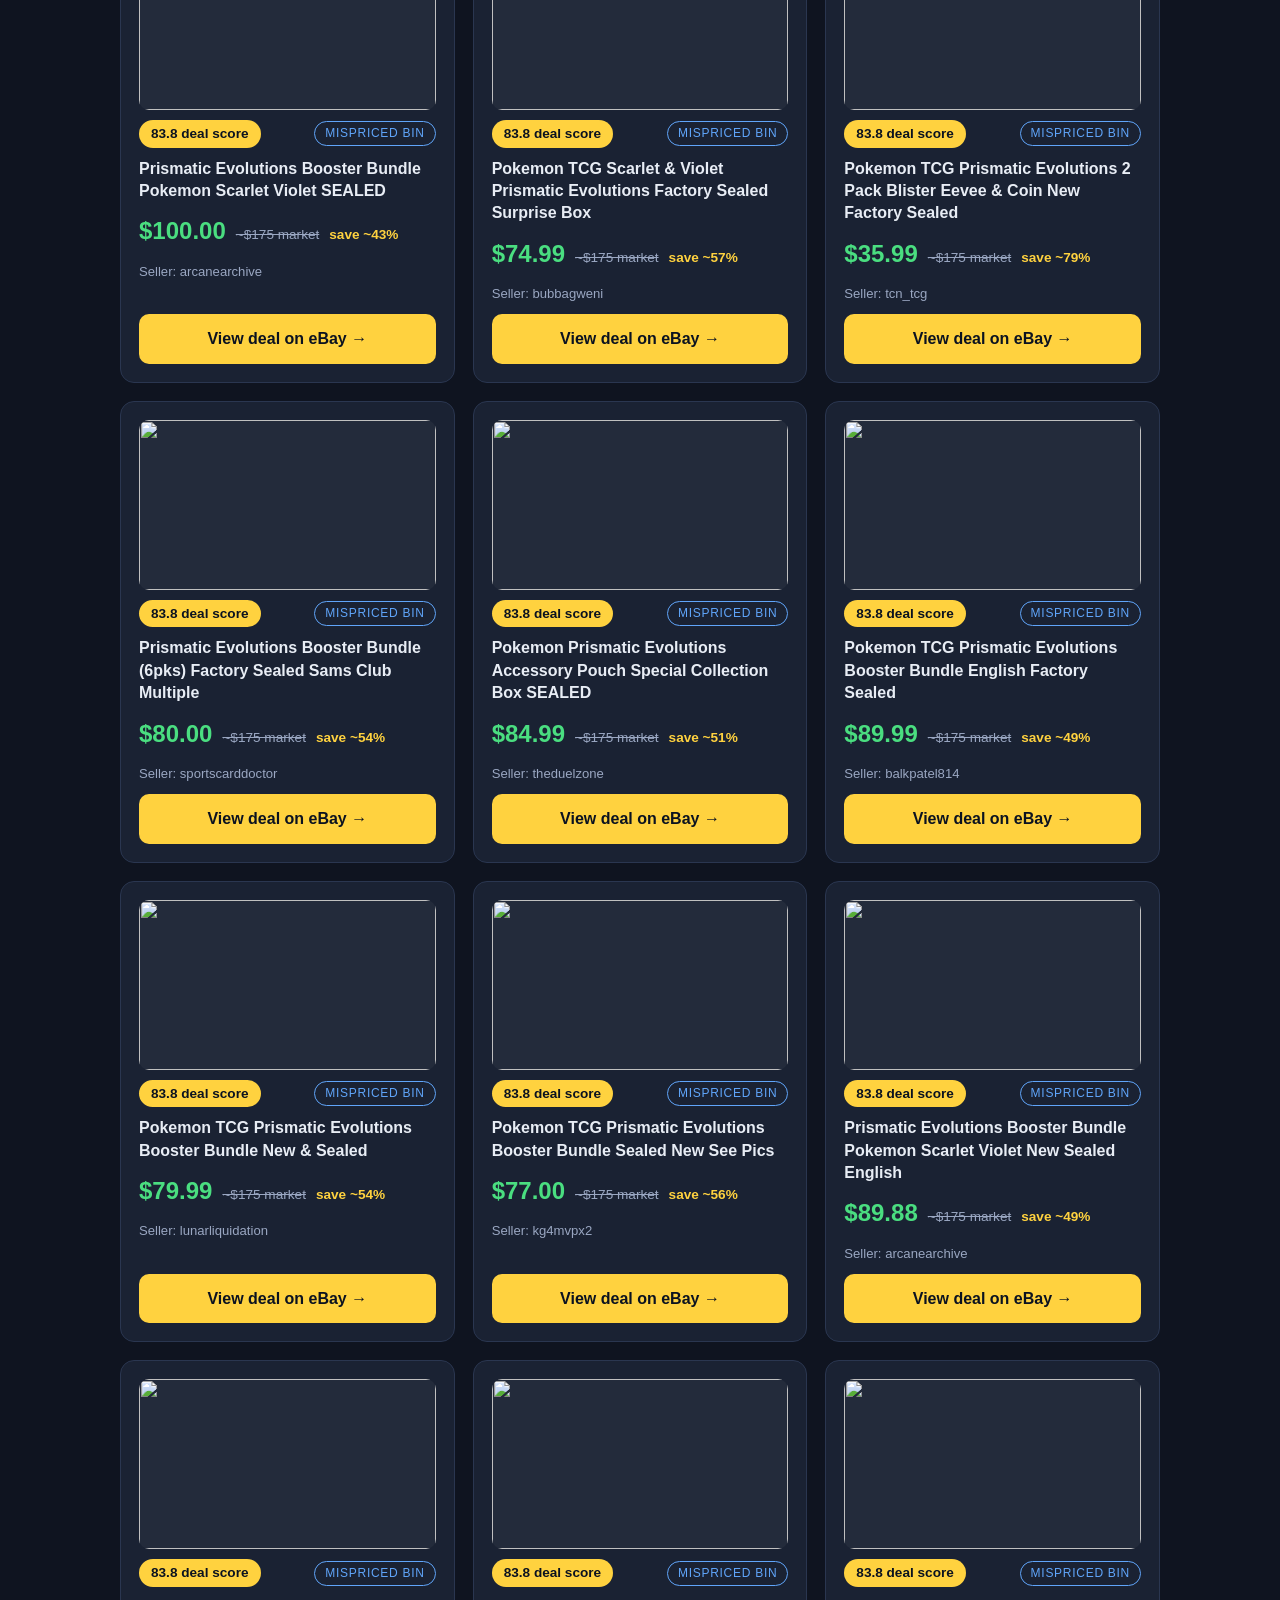
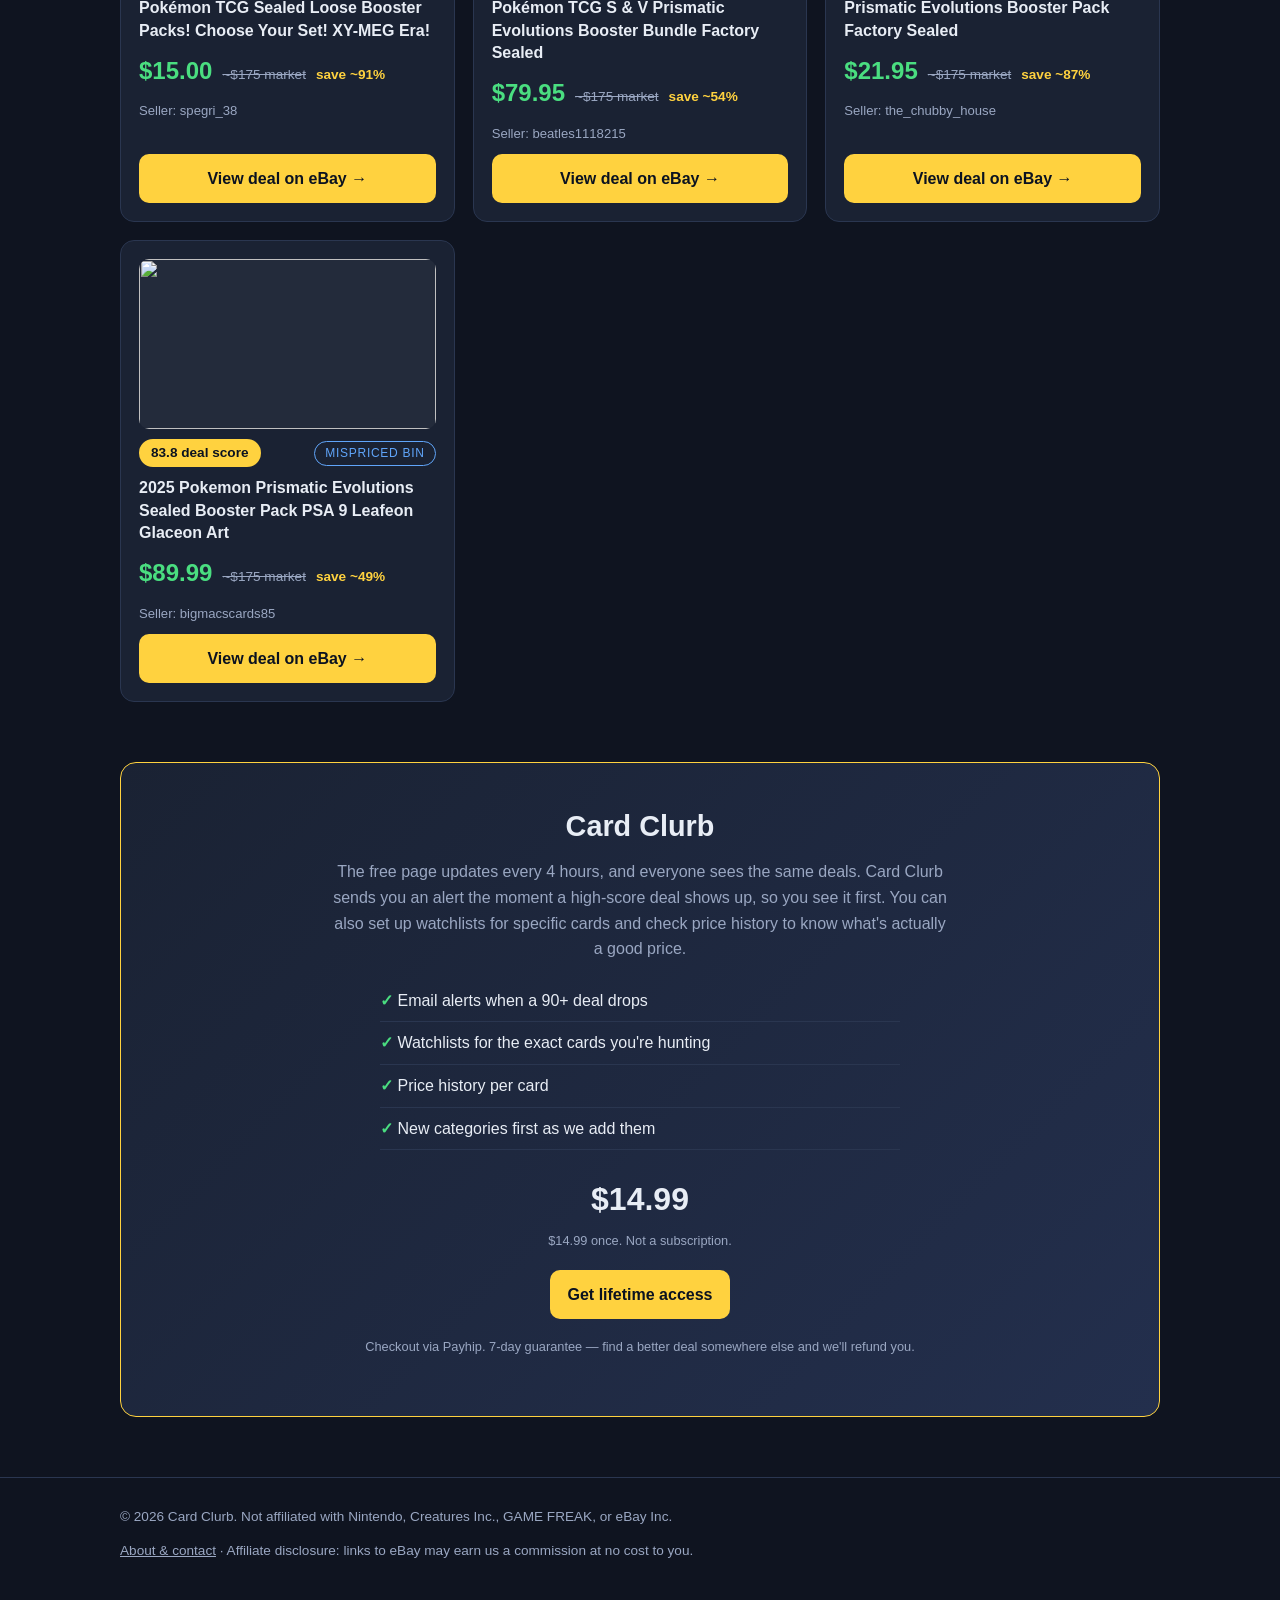
==== commit 69816f35: "Add files via upload" ====
--- a/index.html
+++ b/index.html
@@ -26,6 +26,7 @@
        ending with no bids, and sealed boxes priced too low. The 40 best end up
        here. Check back often — the list changes every scan.</p>
     <p class="updated" id="updated">Loading today's deals…</p>
+    <p class="next-refresh" id="next-refresh"></p>
   </section>
 
   <section class="deals" id="deals"></section>
@@ -100,6 +101,27 @@
 function escapeHtml(s) {
   return String(s).replace(/[&<>"']/g, c => ({'&':'&amp;','<':'&lt;','>':'&gt;','"':'&quot;',"'":'&#39;'}[c]));
 }
+
+// Scans run every 4h at :05 UTC (cron: 5 */4 * * *). Countdown to the next one.
+function nextScanTime() {
+  const now = new Date();
+  const n = new Date(now);
+  n.setUTCMinutes(5, 0, 0);
+  while (n.getUTCHours() % 4 !== 0 || n <= now) n.setUTCHours(n.getUTCHours() + 1);
+  return n;
+}
+function tickRefresh() {
+  const el = document.getElementById('next-refresh');
+  if (!el) return;
+  const target = nextScanTime();
+  const ms = Math.max(0, target - new Date());
+  const h = Math.floor(ms / 3600000),
+        m = Math.floor(ms % 3600000 / 60000),
+        s = Math.floor(ms % 60000 / 1000);
+  el.textContent = `Next refresh in ${h}h ${m}m ${s}s · ${target.toLocaleTimeString([], {hour: 'numeric', minute: '2-digit'})} your time`;
+}
+tickRefresh();
+setInterval(tickRefresh, 1000);
 </script>
 </body>
 </html>
--- a/styles.css
+++ b/styles.css
@@ -31,6 +31,7 @@
 .hero h1 span { color: var(--accent); }
 .hero p { color: var(--muted); max-width: 640px; margin: 0 auto 8px; }
 .updated { font-size: .85rem; color: var(--muted); margin-top: 14px; }
+.next-refresh { font-size: .85rem; color: var(--muted); margin-top: 4px; }
 .demo-banner {
   display: block; margin: 18px auto 4px; max-width: 720px; padding: 14px 20px;
   background: rgba(255, 210, 63, .08); border: 1px solid var(--accent);
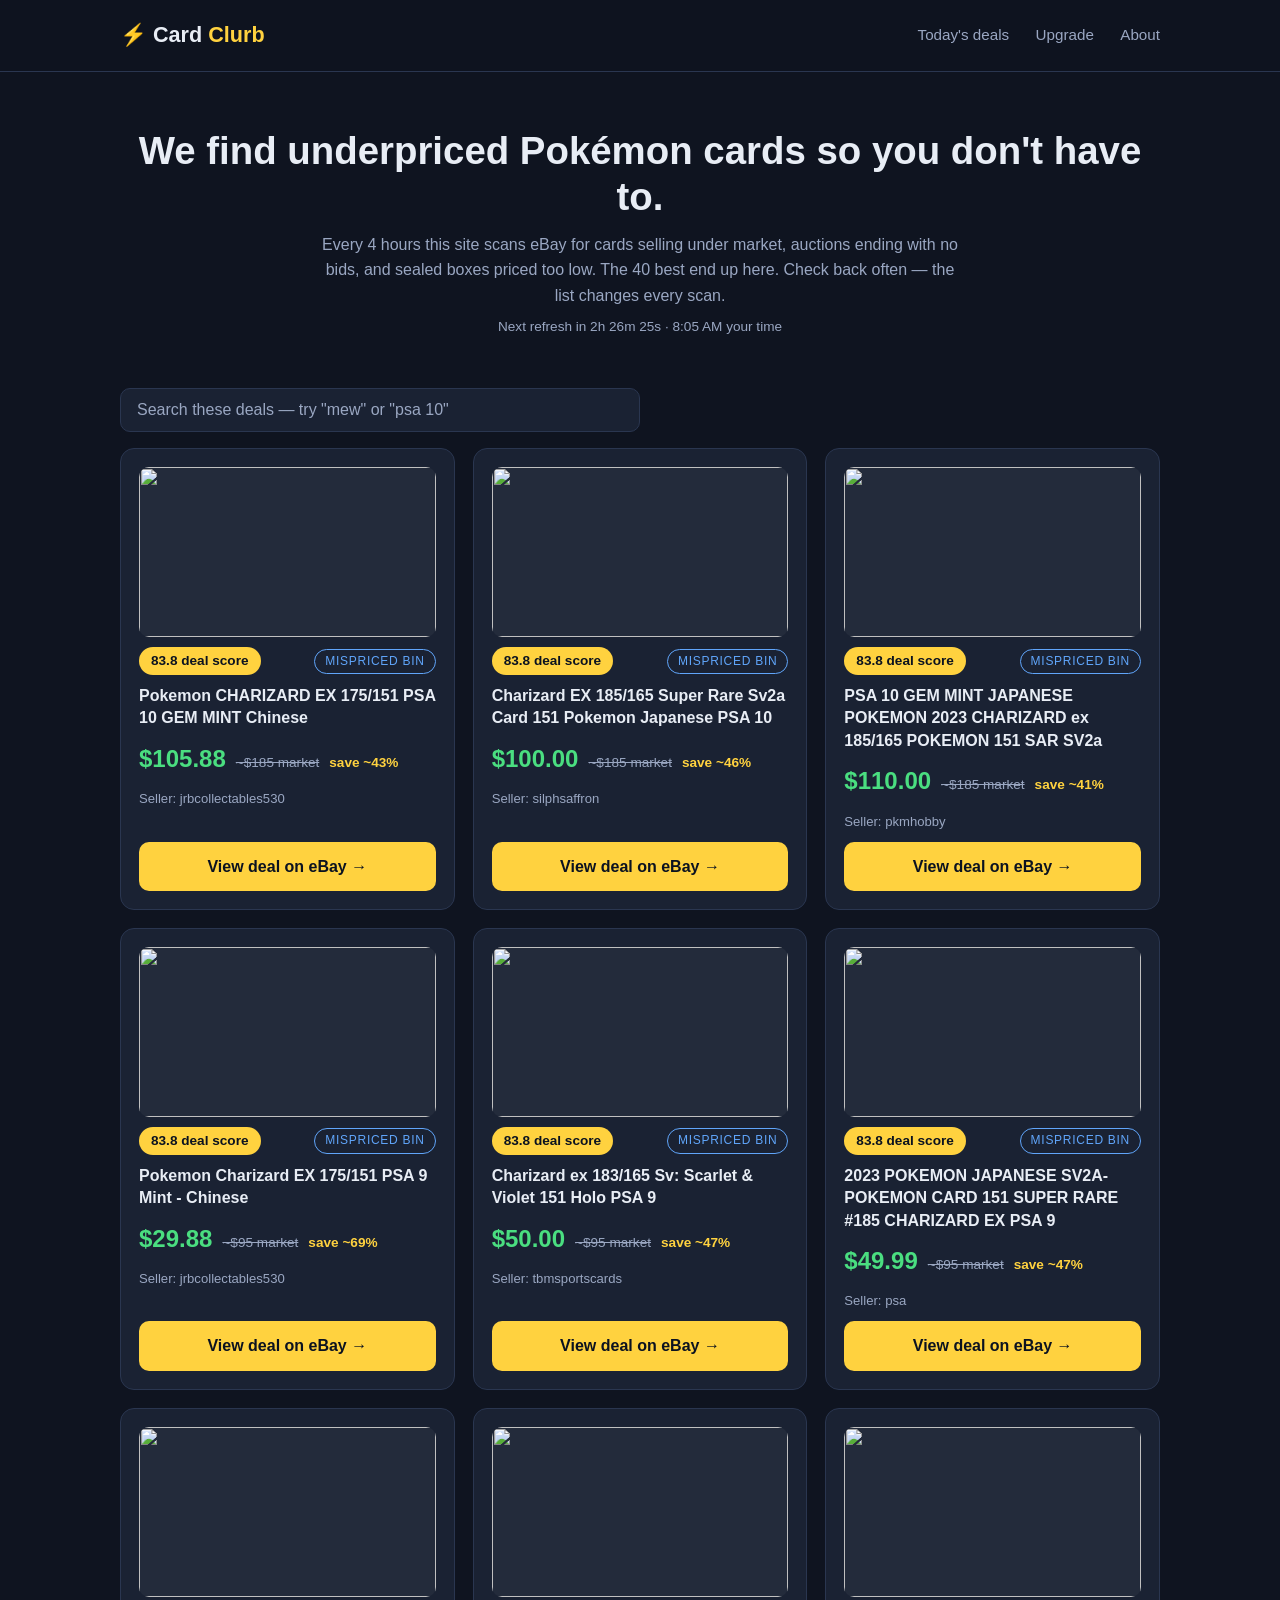
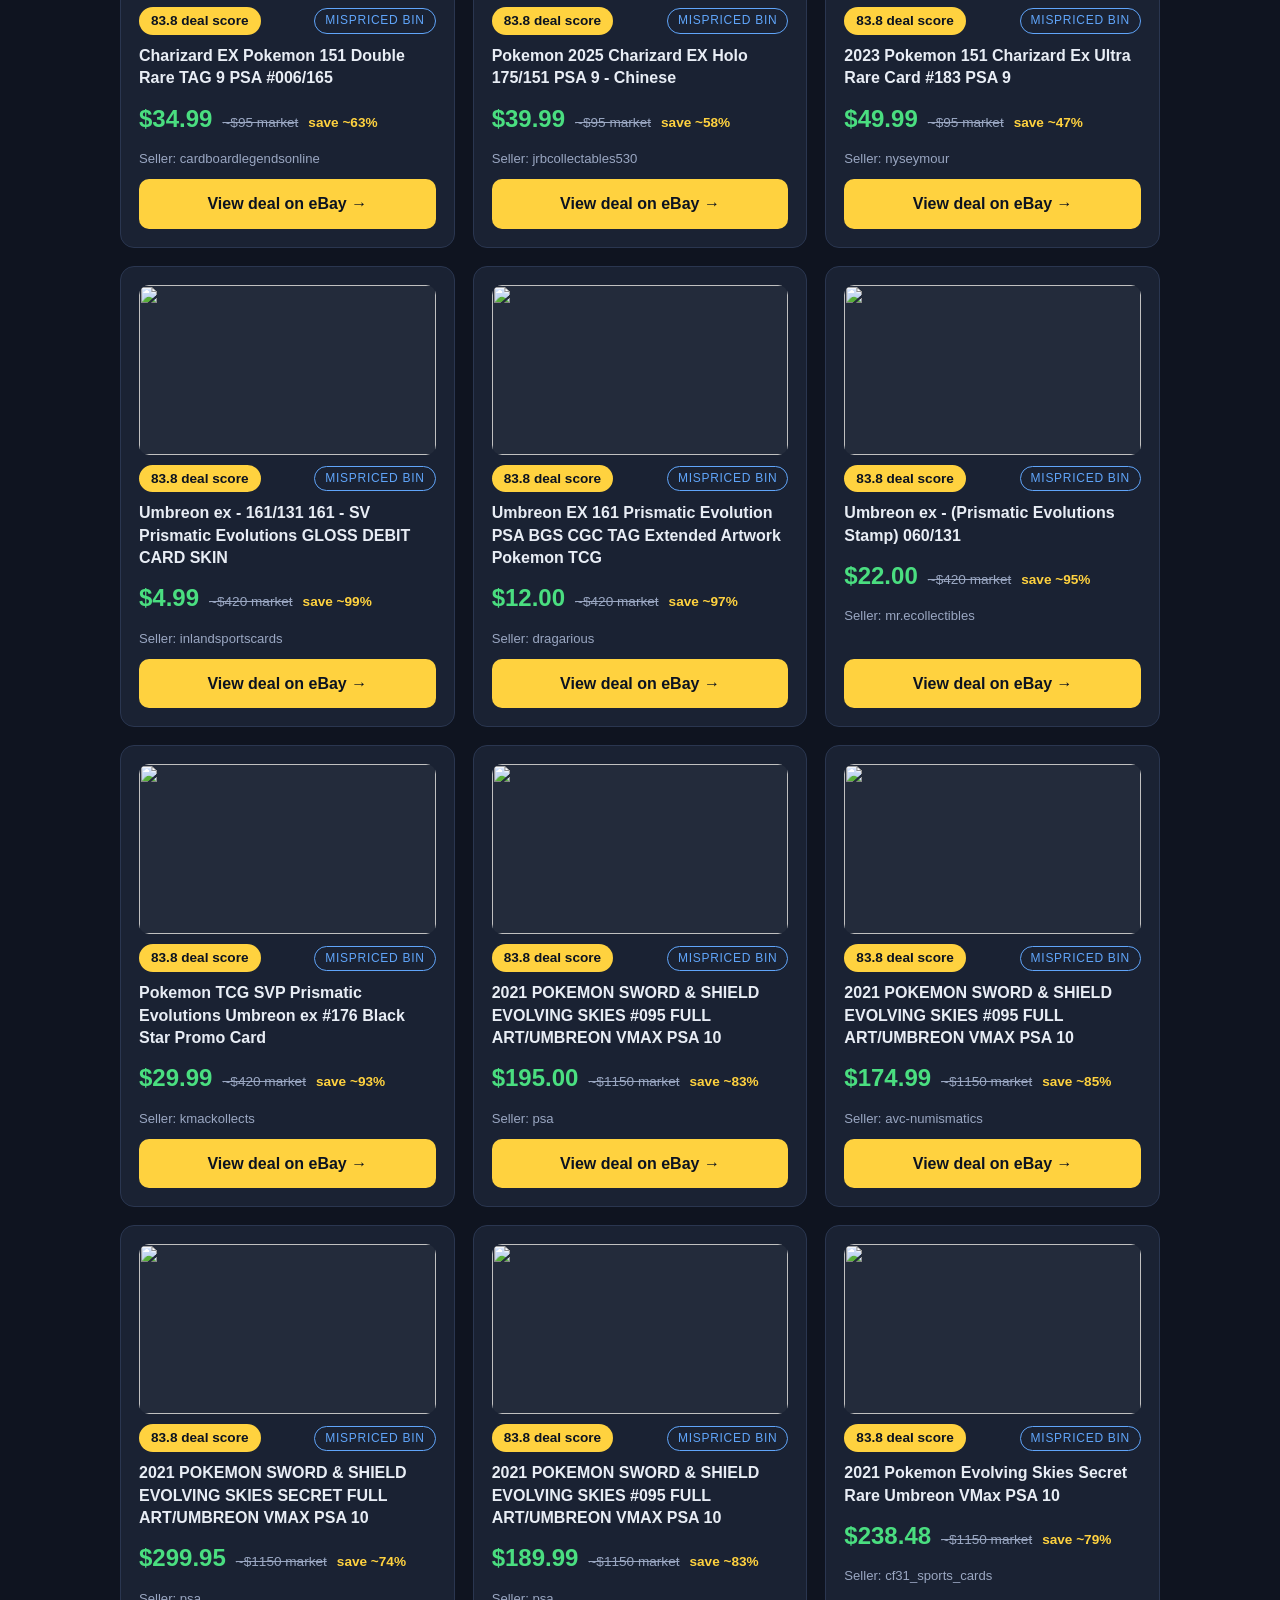
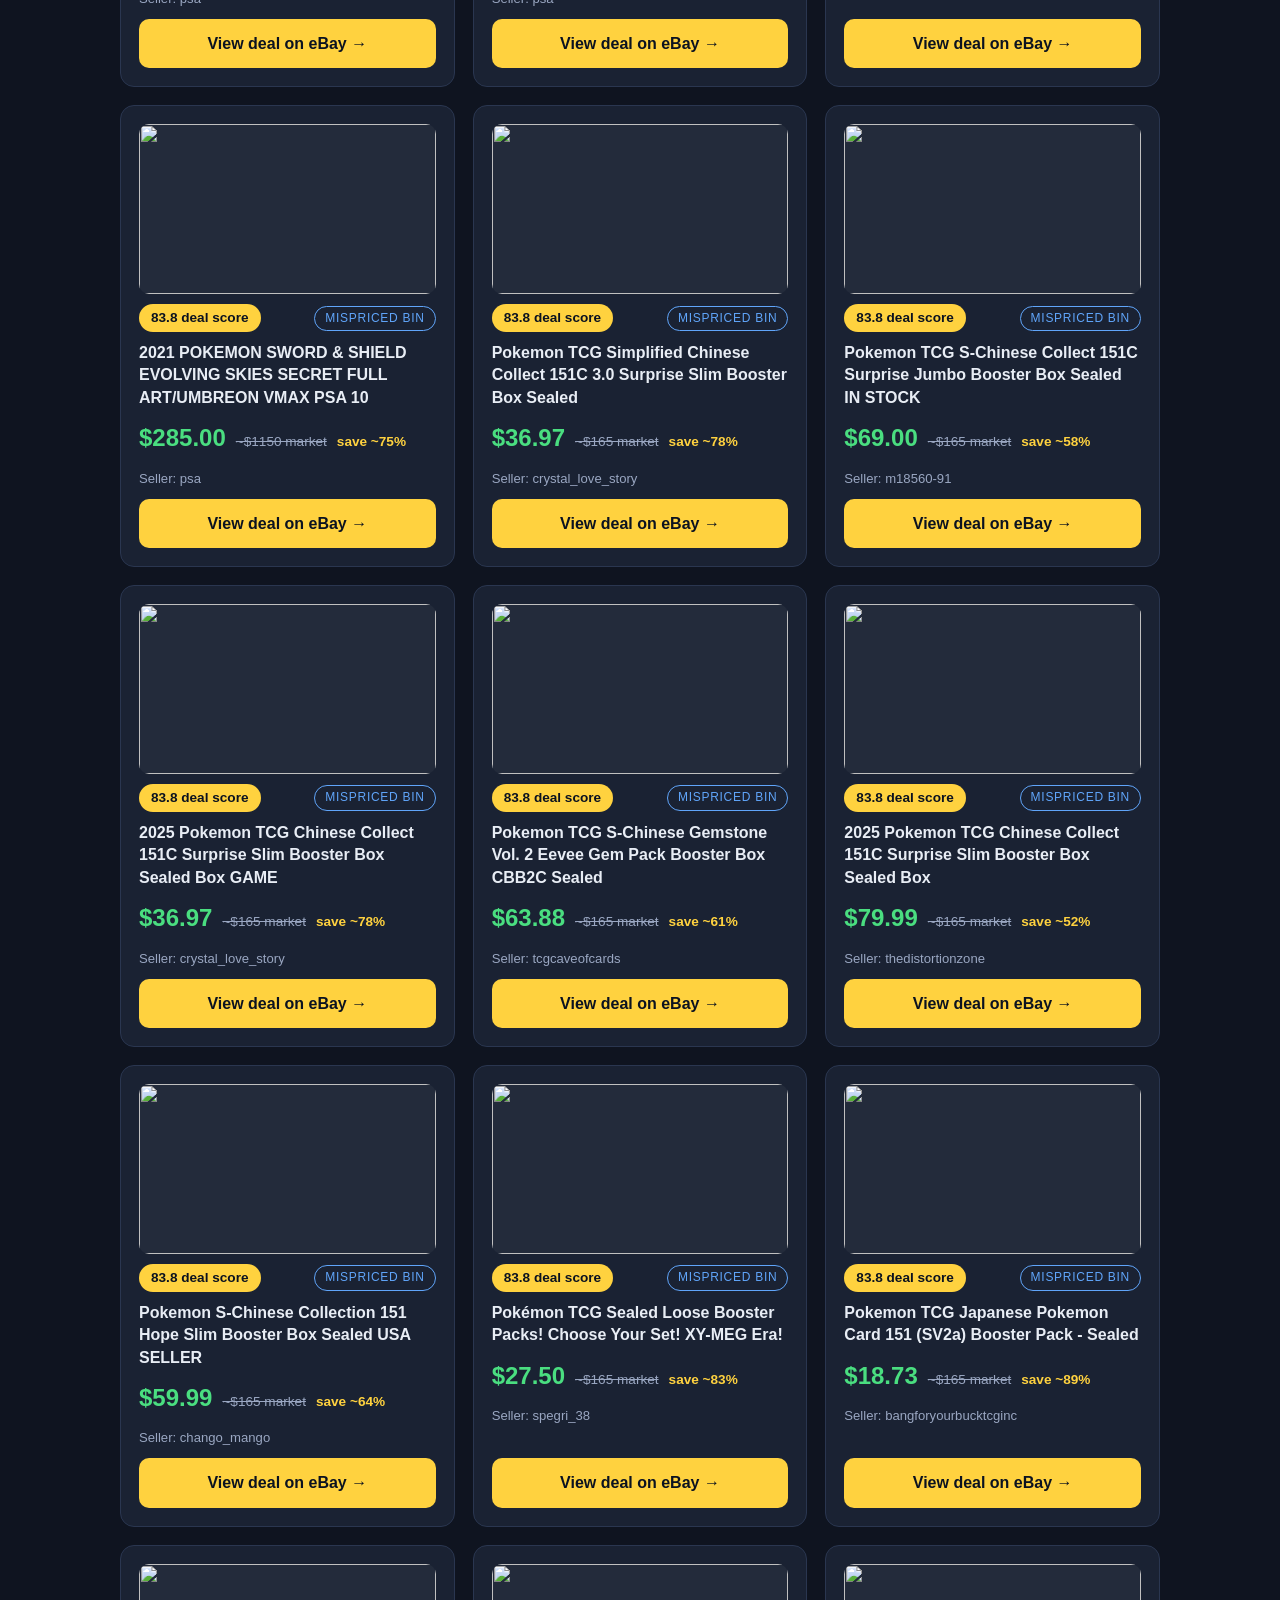
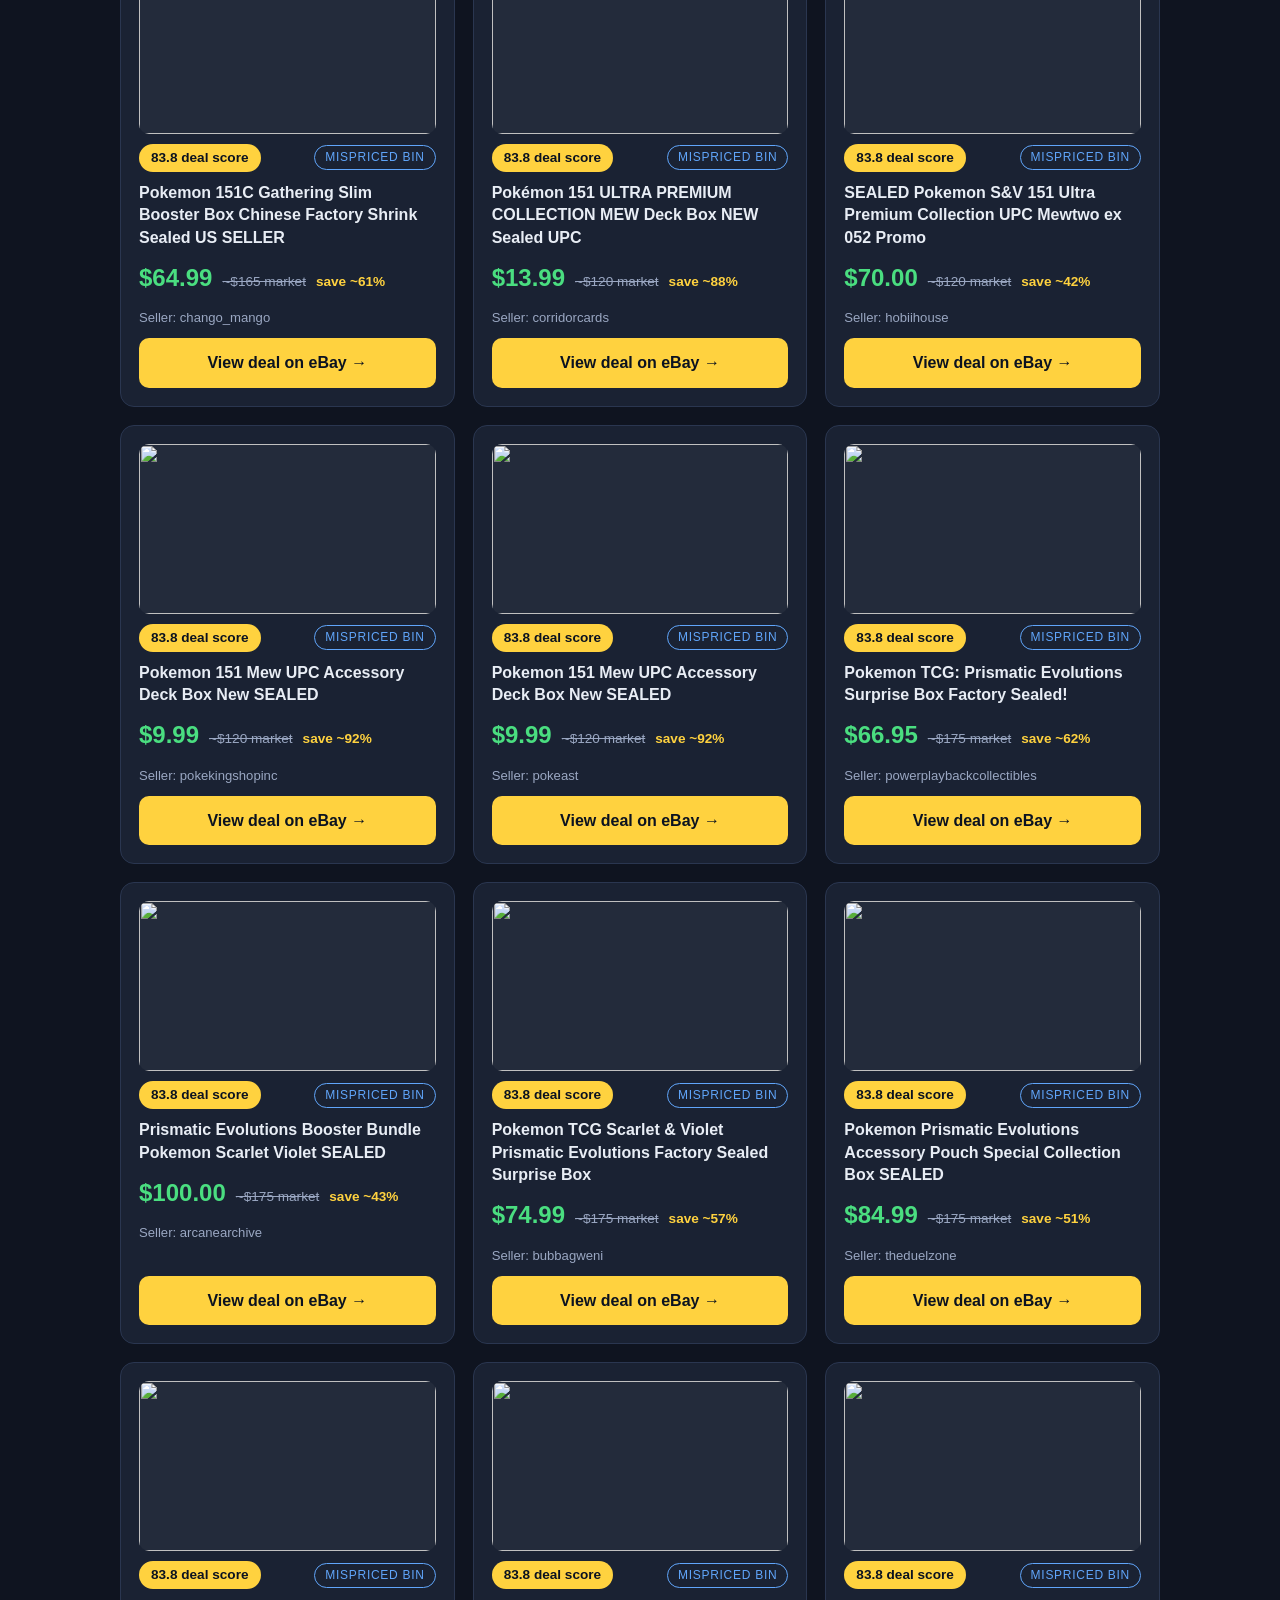
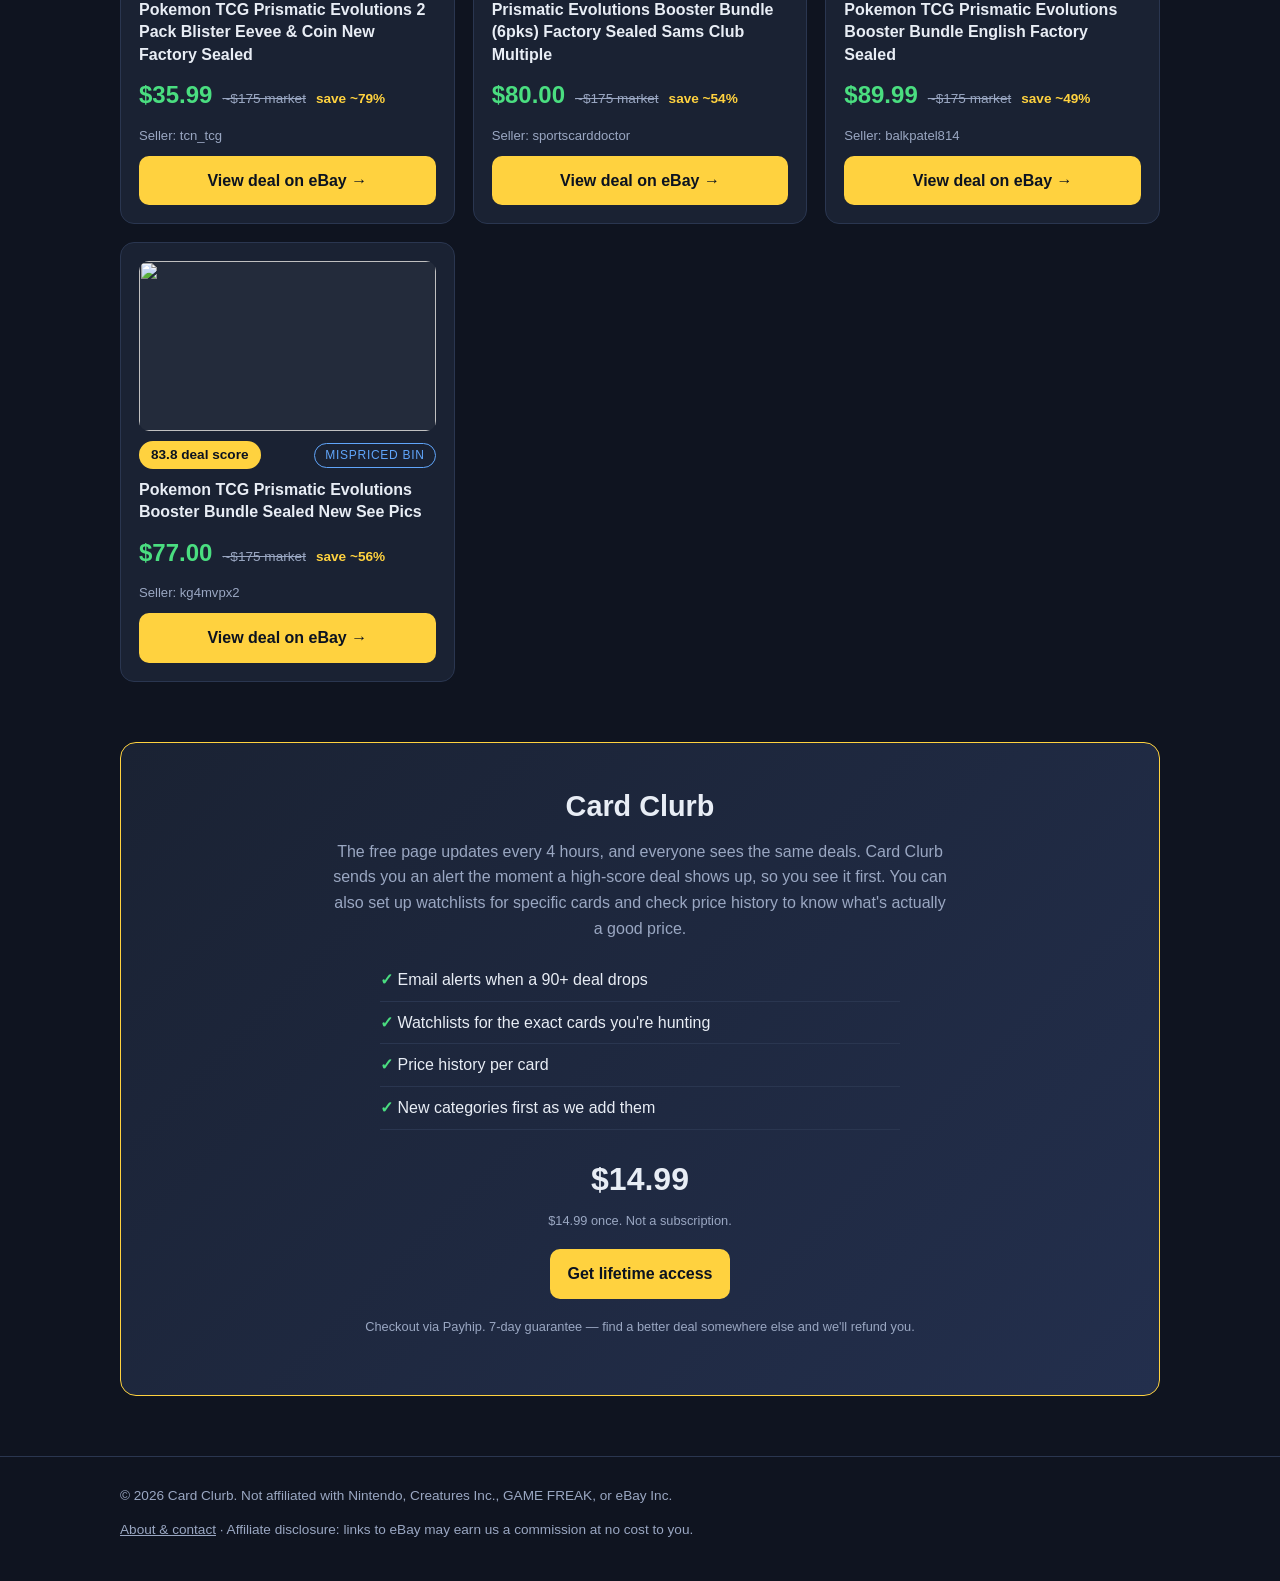
==== commit 0adaf0e5: "Add files via upload" ====
--- a/index.html
+++ b/index.html
@@ -25,8 +25,11 @@
     <p>Every 4 hours this site scans eBay for cards selling under market, auctions
        ending with no bids, and sealed boxes priced too low. The 40 best end up
        here. Check back often — the list changes every scan.</p>
-    <p class="updated" id="updated">Loading today's deals…</p>
     <p class="next-refresh" id="next-refresh"></p>
+  </section>
+
+  <section class="search">
+    <input type="search" id="deal-search" placeholder='Search these deals — try "mew" or "psa 10"' aria-label="Search deals" autocomplete="off">
   </section>
 
   <section class="deals" id="deals"></section>
@@ -60,43 +63,57 @@
 </footer>
 
 <script>
+let allDeals = [];
+const typeLabel = { mispriced_bin: 'Mispriced BIN', auction_snipe: 'Auction snipe', watch: 'Under market' };
+
+function renderDeals(deals) {
+  const box = document.getElementById('deals');
+  if (!deals.length) {
+    box.innerHTML = '<div class="empty">No deals match that search. Try something broader.</div>';
+    return;
+  }
+  box.innerHTML = deals.map(deal => {
+    const save = deal.market_estimate && deal.price
+      ? Math.round((1 - deal.price / deal.market_estimate) * 100) : null;
+    return `<article class="deal">
+      ${deal.image ? `<img class="deal-img" src="${escapeHtml(deal.image)}" alt="" loading="lazy">` : ''}
+      <div class="deal-top">
+        <span class="score ${deal.deal_score < 85 ? 'mid' : ''}">${deal.deal_score} deal score</span>
+        <span class="type">${typeLabel[deal.deal_type] || deal.deal_type}</span>
+      </div>
+      <h3>${escapeHtml(deal.title)}</h3>
+      <div class="price-row">
+        <span class="price">$${deal.price?.toFixed(2)}</span>
+        ${deal.market_estimate ? `<span class="market">~$${deal.market_estimate.toFixed(0)} market</span>` : ''}
+        ${save && save > 0 ? `<span class="save">save ~${save}%</span>` : ''}
+      </div>
+      <div class="meta">Seller: ${escapeHtml(deal.seller)}${deal.ends_at ? ' · Ends ' + new Date(deal.ends_at).toLocaleString() : ''}${deal.bid_count != null ? ' · ' + deal.bid_count + ' bids' : ''}</div>
+      <a class="btn" href="${escapeHtml(deal.url)}" target="_blank" rel="nofollow sponsored noopener">View deal on eBay →</a>
+    </article>`;
+  }).join('');
+}
+
 fetch('deals.json')
   .then(r => { if (!r.ok) throw new Error('feed missing'); return r.json(); })
   .then(feed => {
-    const updated = document.getElementById('updated');
-    const d = new Date(feed.generated_at);
-    updated.textContent = `Last scan: ${d.toLocaleString()} · ${feed.listings_scanned} listings checked · ${feed.deals_found} deals found`;
-
-    const box = document.getElementById('deals');
-    if (!feed.deals.length) {
-      box.innerHTML = '<div class="empty">No deals this scan. New scan in 4 hours.</div>';
+    allDeals = feed.deals || [];
+    if (!allDeals.length) {
+      document.getElementById('deals').innerHTML = '<div class="empty">No deals this scan. New scan in 4 hours.</div>';
       return;
     }
-    const typeLabel = { mispriced_bin: 'Mispriced BIN', auction_snipe: 'Auction snipe', watch: 'Under market' };
-    box.innerHTML = feed.deals.map(deal => {
-      const save = deal.market_estimate && deal.price
-        ? Math.round((1 - deal.price / deal.market_estimate) * 100) : null;
-      return `<article class="deal">
-        ${deal.image ? `<img class="deal-img" src="${escapeHtml(deal.image)}" alt="" loading="lazy">` : ''}
-        <div class="deal-top">
-          <span class="score ${deal.deal_score < 85 ? 'mid' : ''}">${deal.deal_score} deal score</span>
-          <span class="type">${typeLabel[deal.deal_type] || deal.deal_type}</span>
-        </div>
-        <h3>${escapeHtml(deal.title)}</h3>
-        <div class="price-row">
-          <span class="price">$${deal.price?.toFixed(2)}</span>
-          ${deal.market_estimate ? `<span class="market">~$${deal.market_estimate.toFixed(0)} market</span>` : ''}
-          ${save && save > 0 ? `<span class="save">save ~${save}%</span>` : ''}
-        </div>
-        <div class="meta">Seller: ${escapeHtml(deal.seller)}${deal.ends_at ? ' · Ends ' + new Date(deal.ends_at).toLocaleString() : ''}${deal.bid_count != null ? ' · ' + deal.bid_count + ' bids' : ''}</div>
-        <a class="btn" href="${escapeHtml(deal.url)}" target="_blank" rel="nofollow sponsored noopener">View deal on eBay →</a>
-      </article>`;
-    }).join('');
+    renderDeals(allDeals);
   })
   .catch(() => {
-    document.getElementById('updated').textContent = 'Scanner is running — deals land here on their own.';
     document.getElementById('deals').innerHTML = '<div class="empty">First scan is still running. Deals show up here automatically — give it a minute.</div>';
   });
+
+document.getElementById('deal-search').addEventListener('input', e => {
+  const q = e.target.value.trim().toLowerCase();
+  if (!q) { renderDeals(allDeals); return; }
+  renderDeals(allDeals.filter(d =>
+    ((d.title || '') + ' ' + (d.seller || '')).toLowerCase().includes(q)
+  ));
+});
 
 function escapeHtml(s) {
   return String(s).replace(/[&<>"']/g, c => ({'&':'&amp;','<':'&lt;','>':'&gt;','"':'&quot;',"'":'&#39;'}[c]));
--- a/styles.css
+++ b/styles.css
@@ -30,8 +30,21 @@
 .hero h1 { font-size: 2.4rem; line-height: 1.2; margin-bottom: 12px; }
 .hero h1 span { color: var(--accent); }
 .hero p { color: var(--muted); max-width: 640px; margin: 0 auto 8px; }
-.updated { font-size: .85rem; color: var(--muted); margin-top: 14px; }
 .next-refresh { font-size: .85rem; color: var(--muted); margin-top: 4px; }
+.search { padding: 6px 0 4px; }
+.search input {
+  width: 100%;
+  max-width: 520px;
+  padding: 12px 16px;
+  font-size: 1rem;
+  color: var(--text);
+  background: var(--card);
+  border: 1px solid var(--card-border);
+  border-radius: 10px;
+  outline: none;
+}
+.search input:focus { border-color: var(--accent); }
+.search input::placeholder { color: var(--muted); }
 .demo-banner {
   display: block; margin: 18px auto 4px; max-width: 720px; padding: 14px 20px;
   background: rgba(255, 210, 63, .08); border: 1px solid var(--accent);
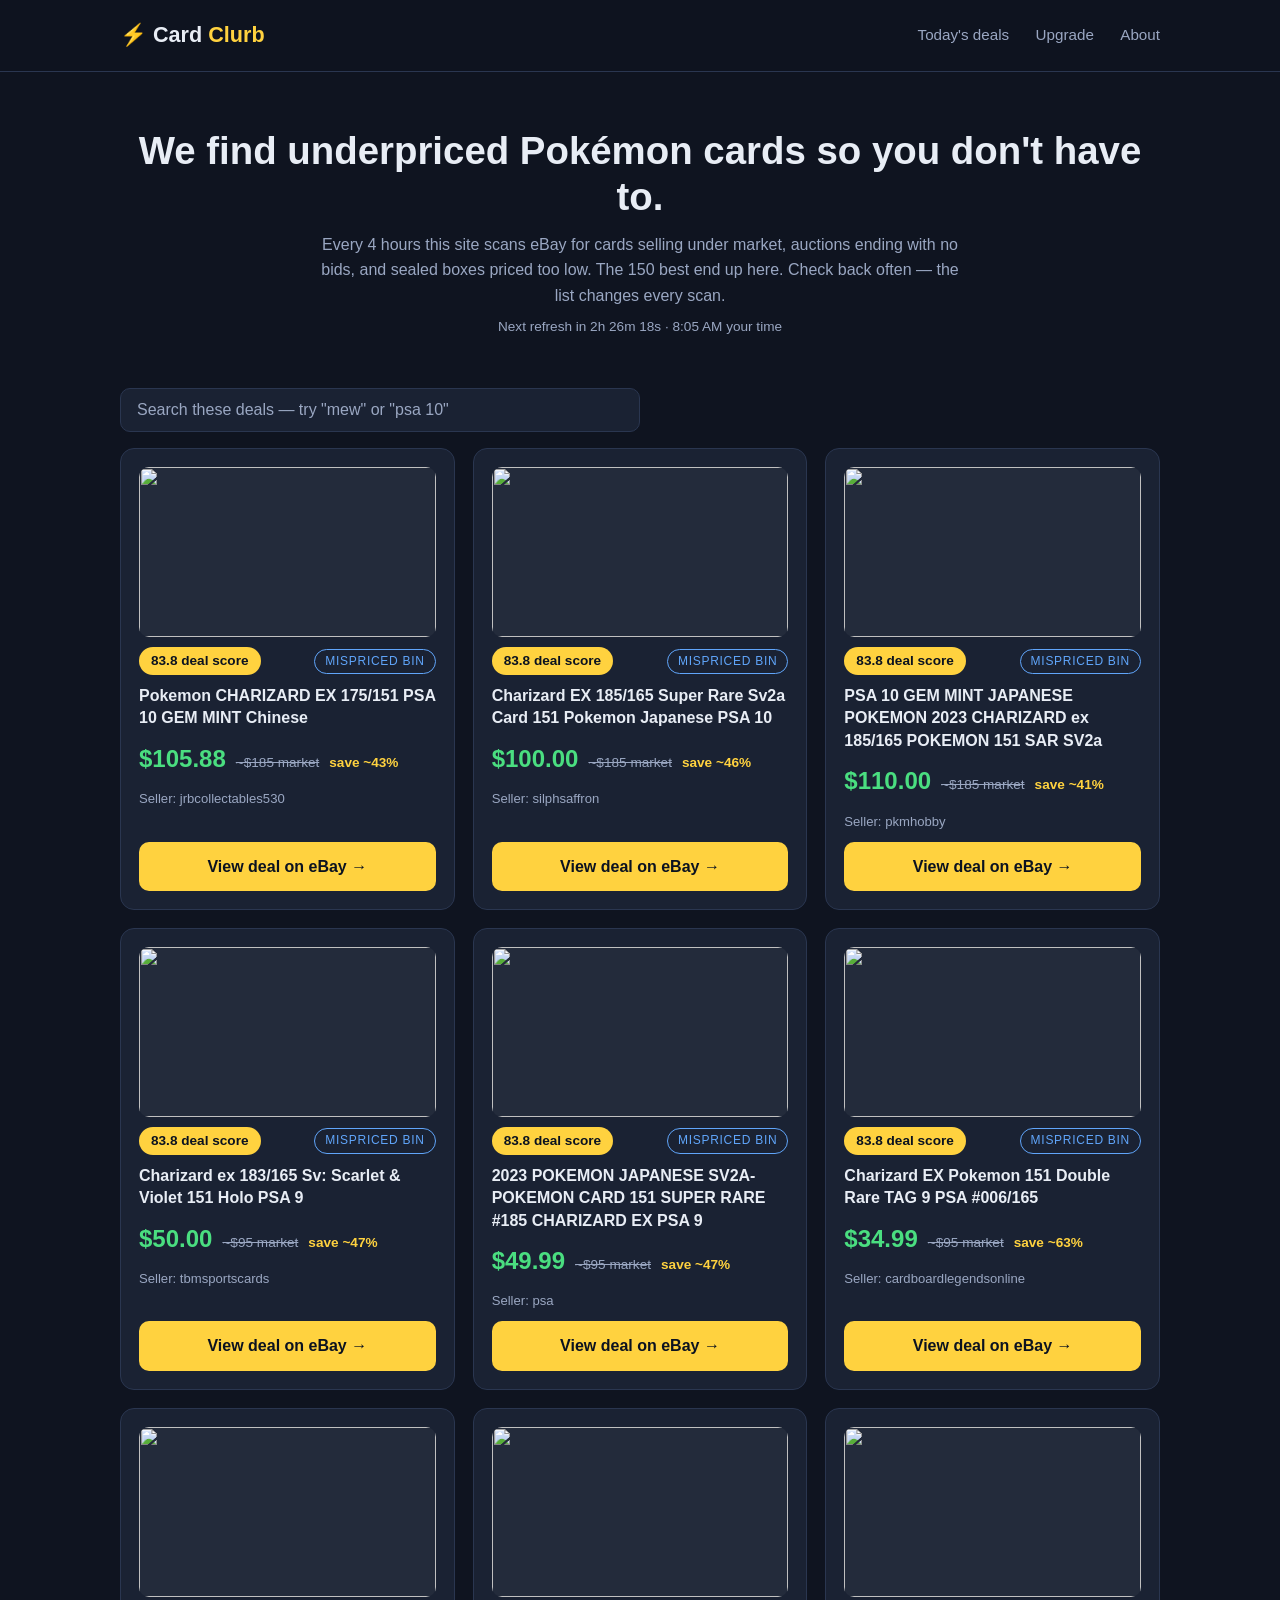
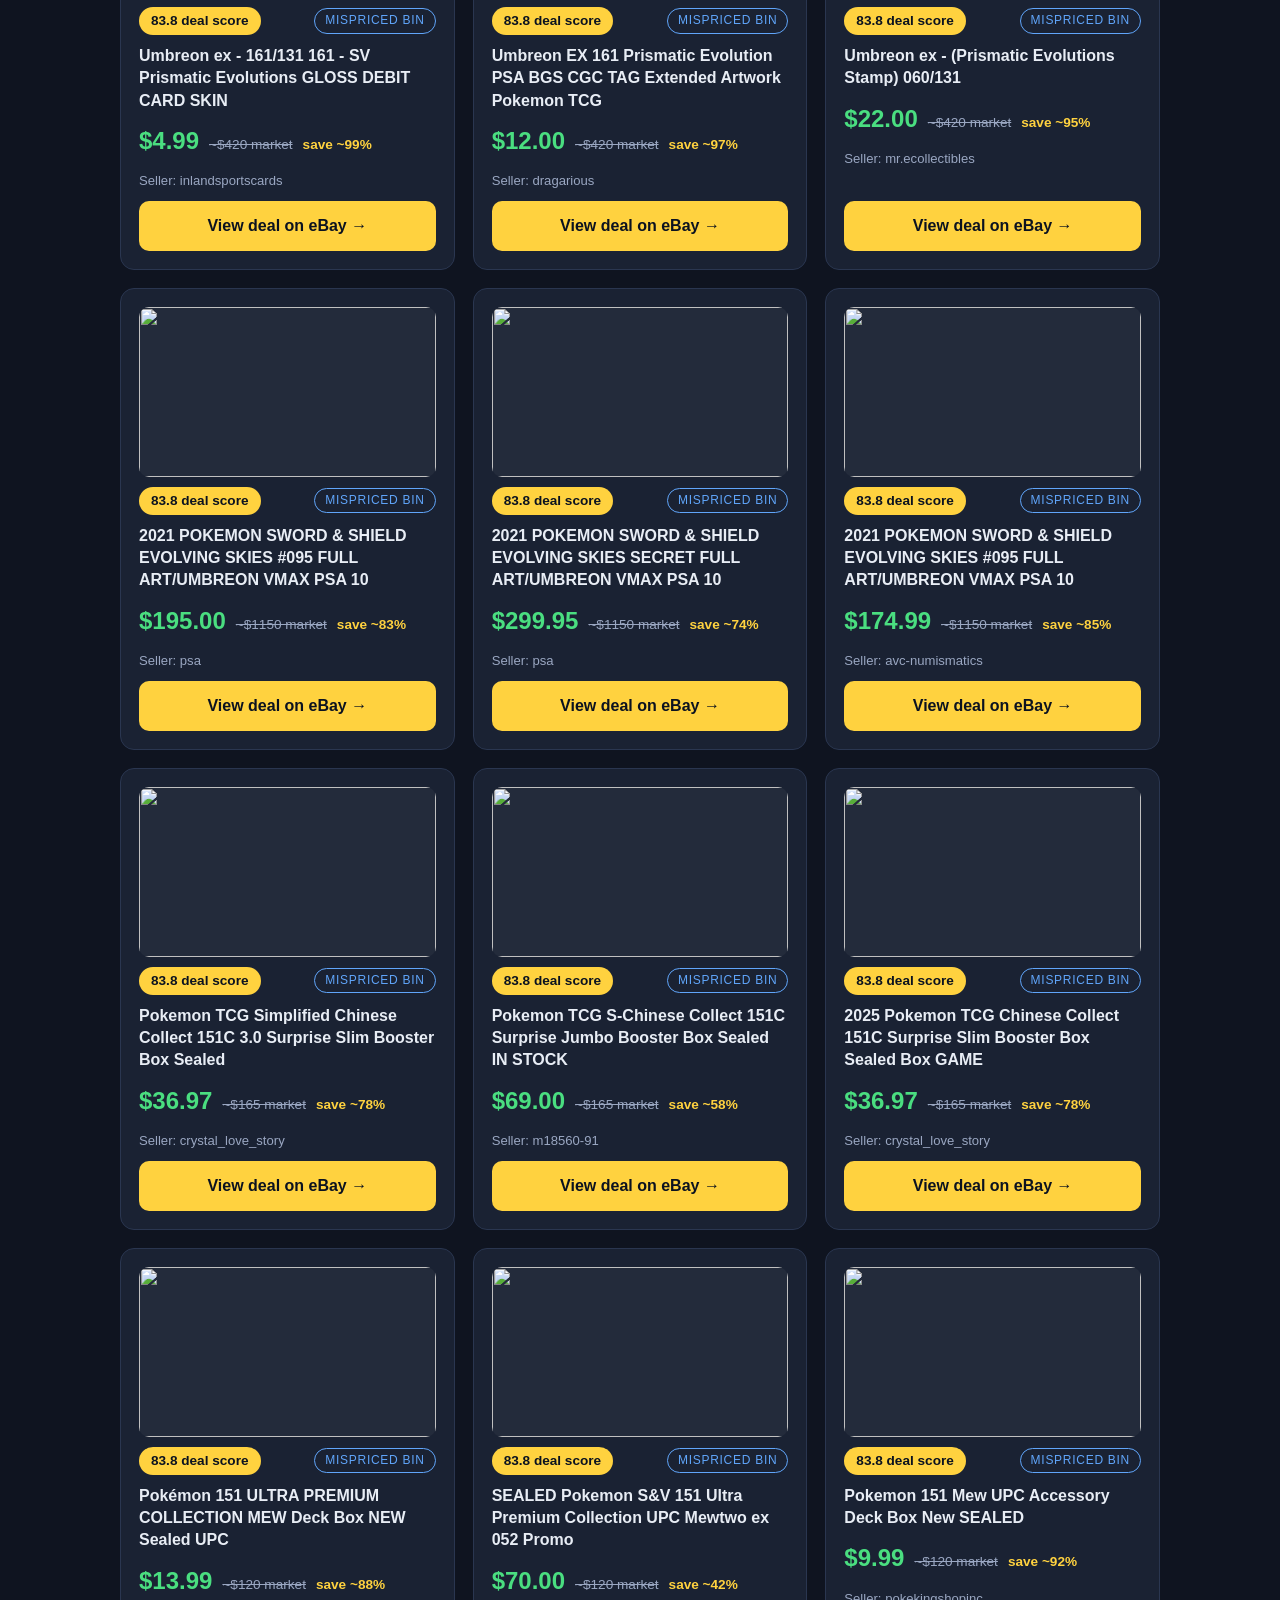
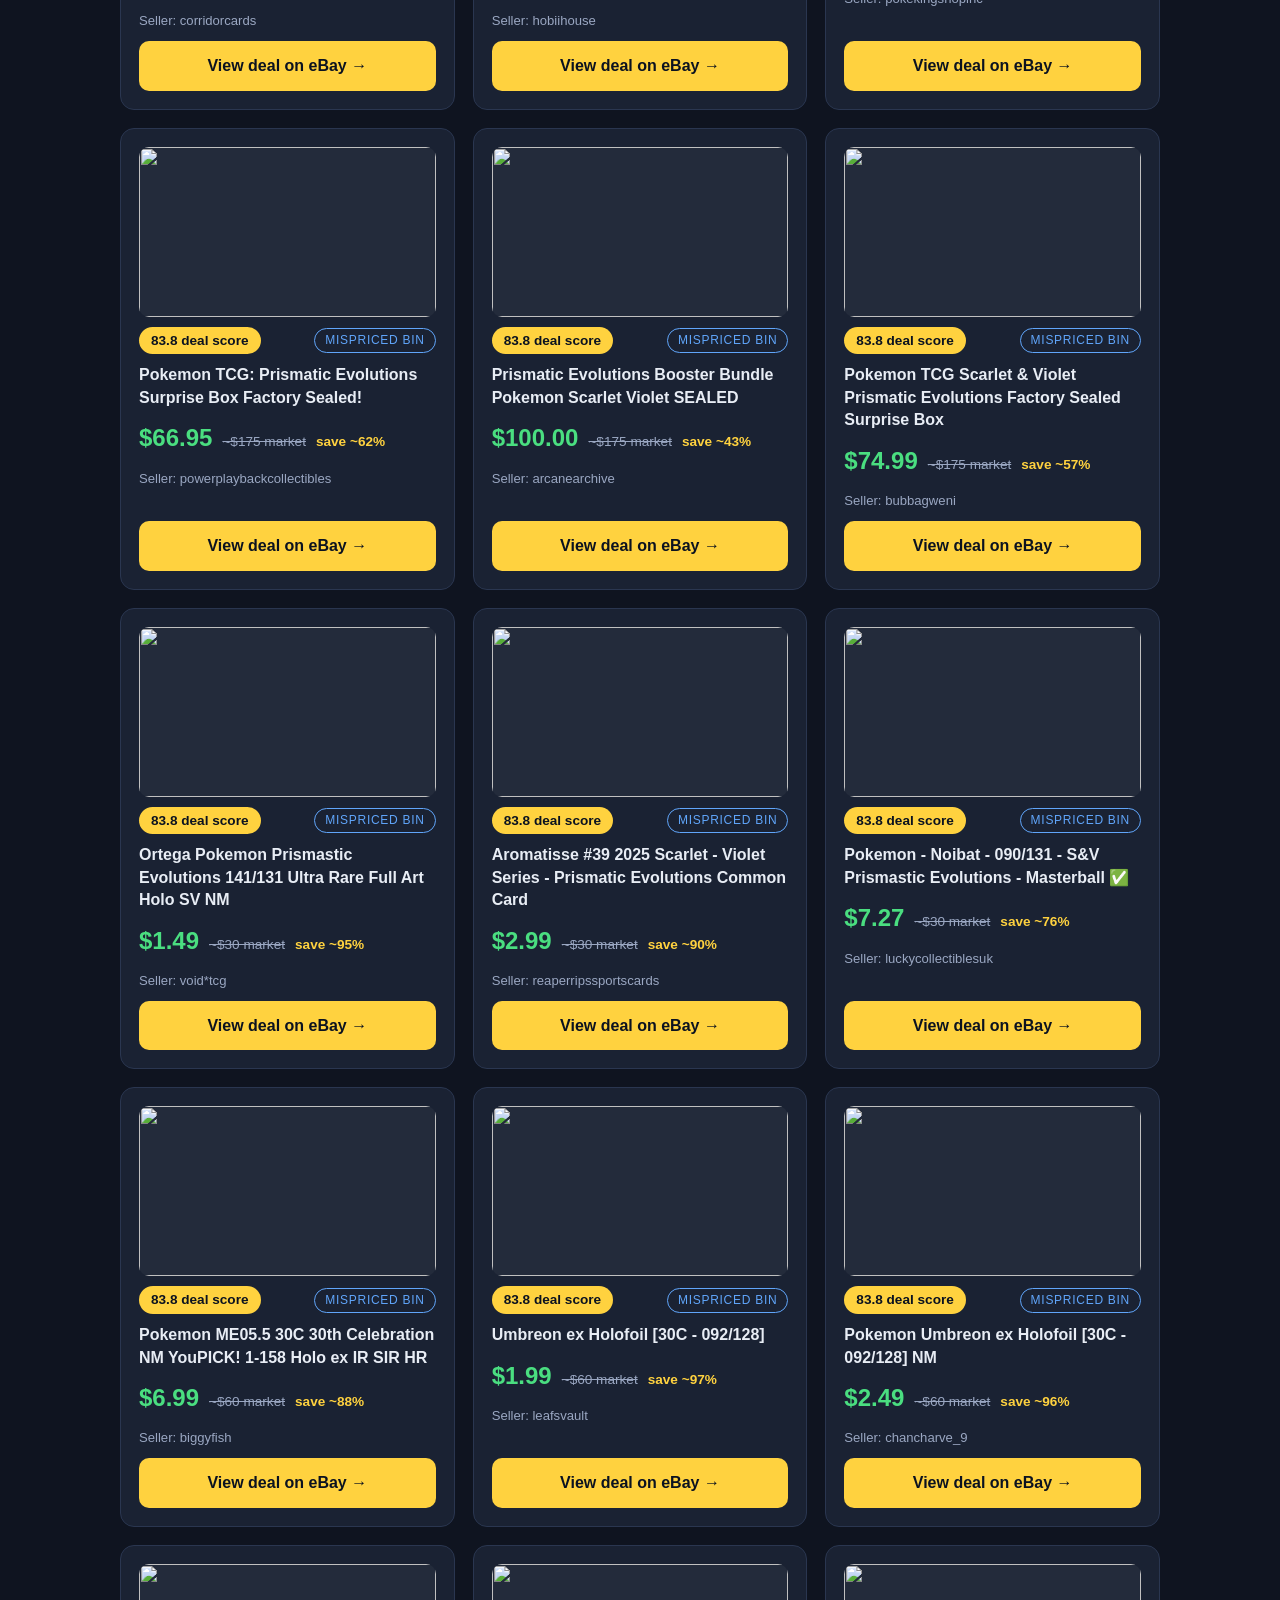
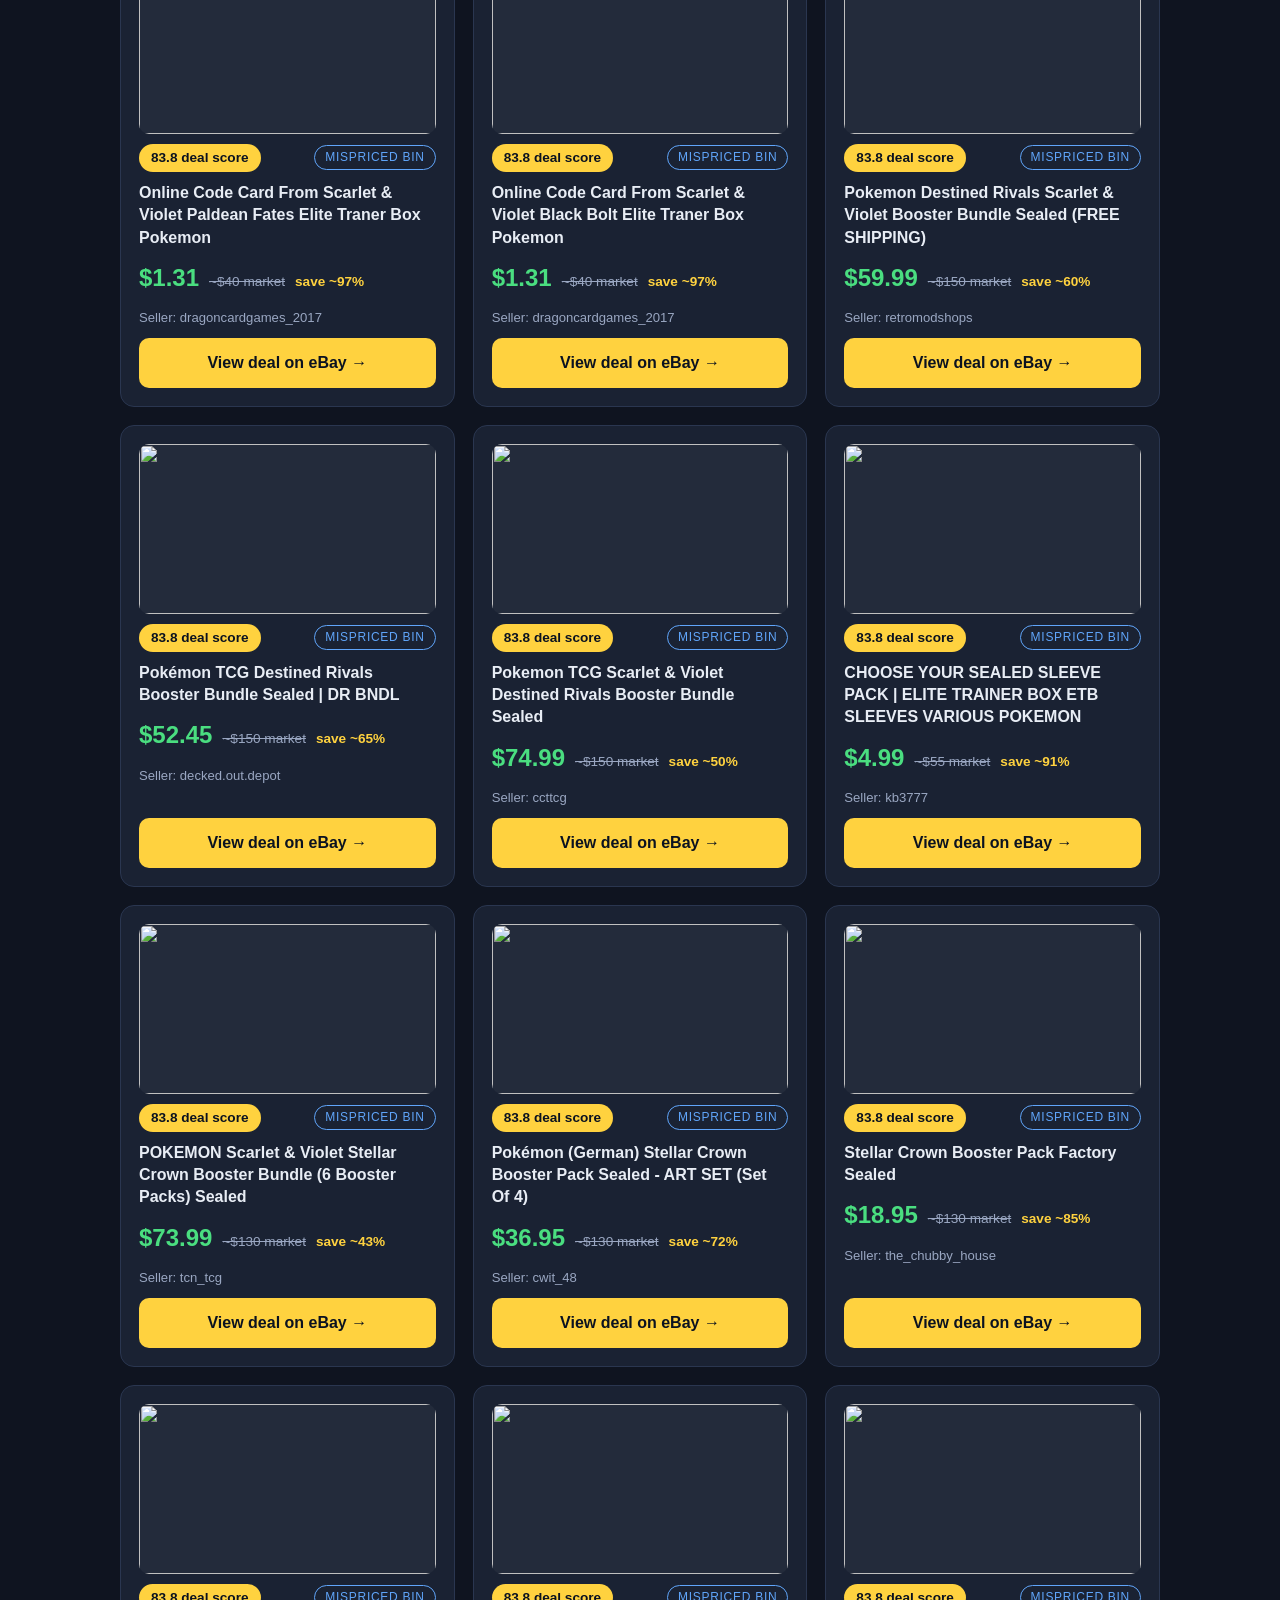
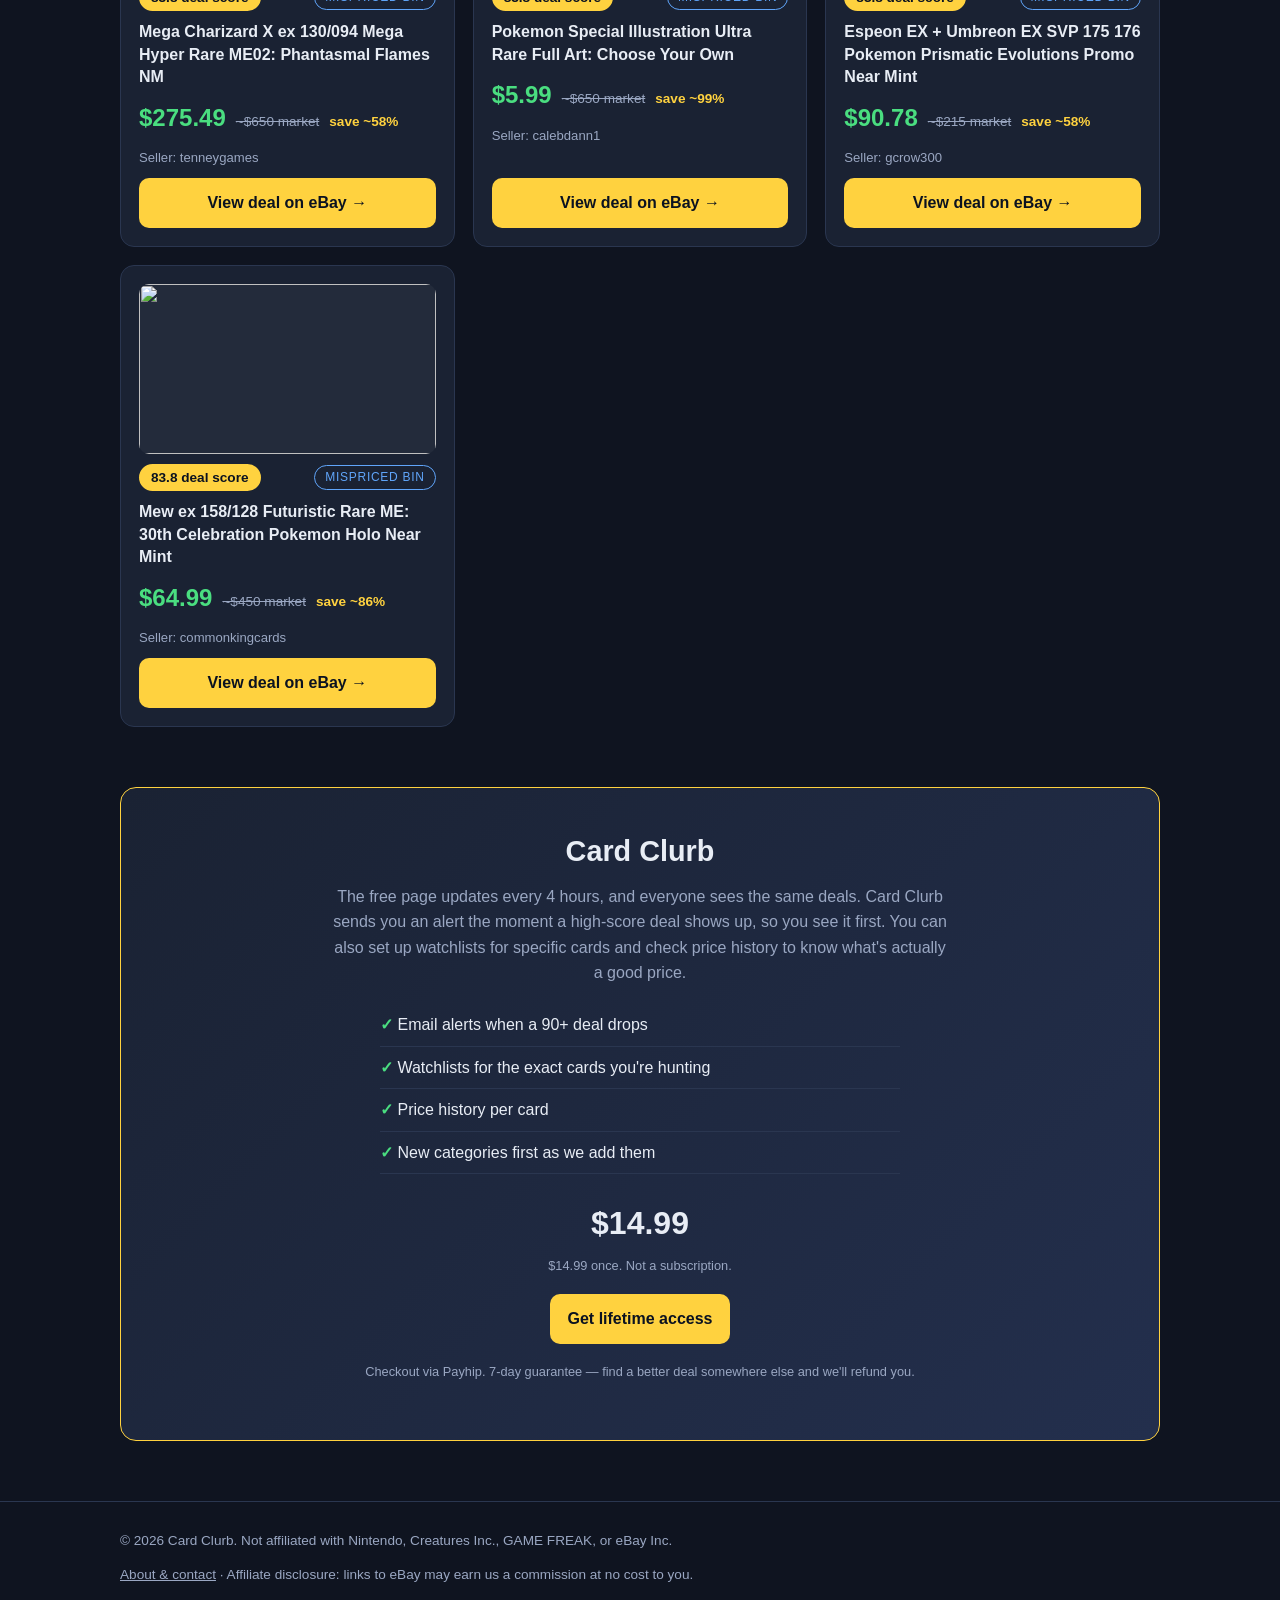
==== commit c5696a05: "Add files via upload" ====
--- a/index.html
+++ b/index.html
@@ -23,7 +23,7 @@
   <section class="hero">
     <h1>We find underpriced Pokémon cards so you don't have to.</h1>
     <p>Every 4 hours this site scans eBay for cards selling under market, auctions
-       ending with no bids, and sealed boxes priced too low. The 40 best end up
+       ending with no bids, and sealed boxes priced too low. The 150 best end up
        here. Check back often — the list changes every scan.</p>
     <p class="next-refresh" id="next-refresh"></p>
   </section>
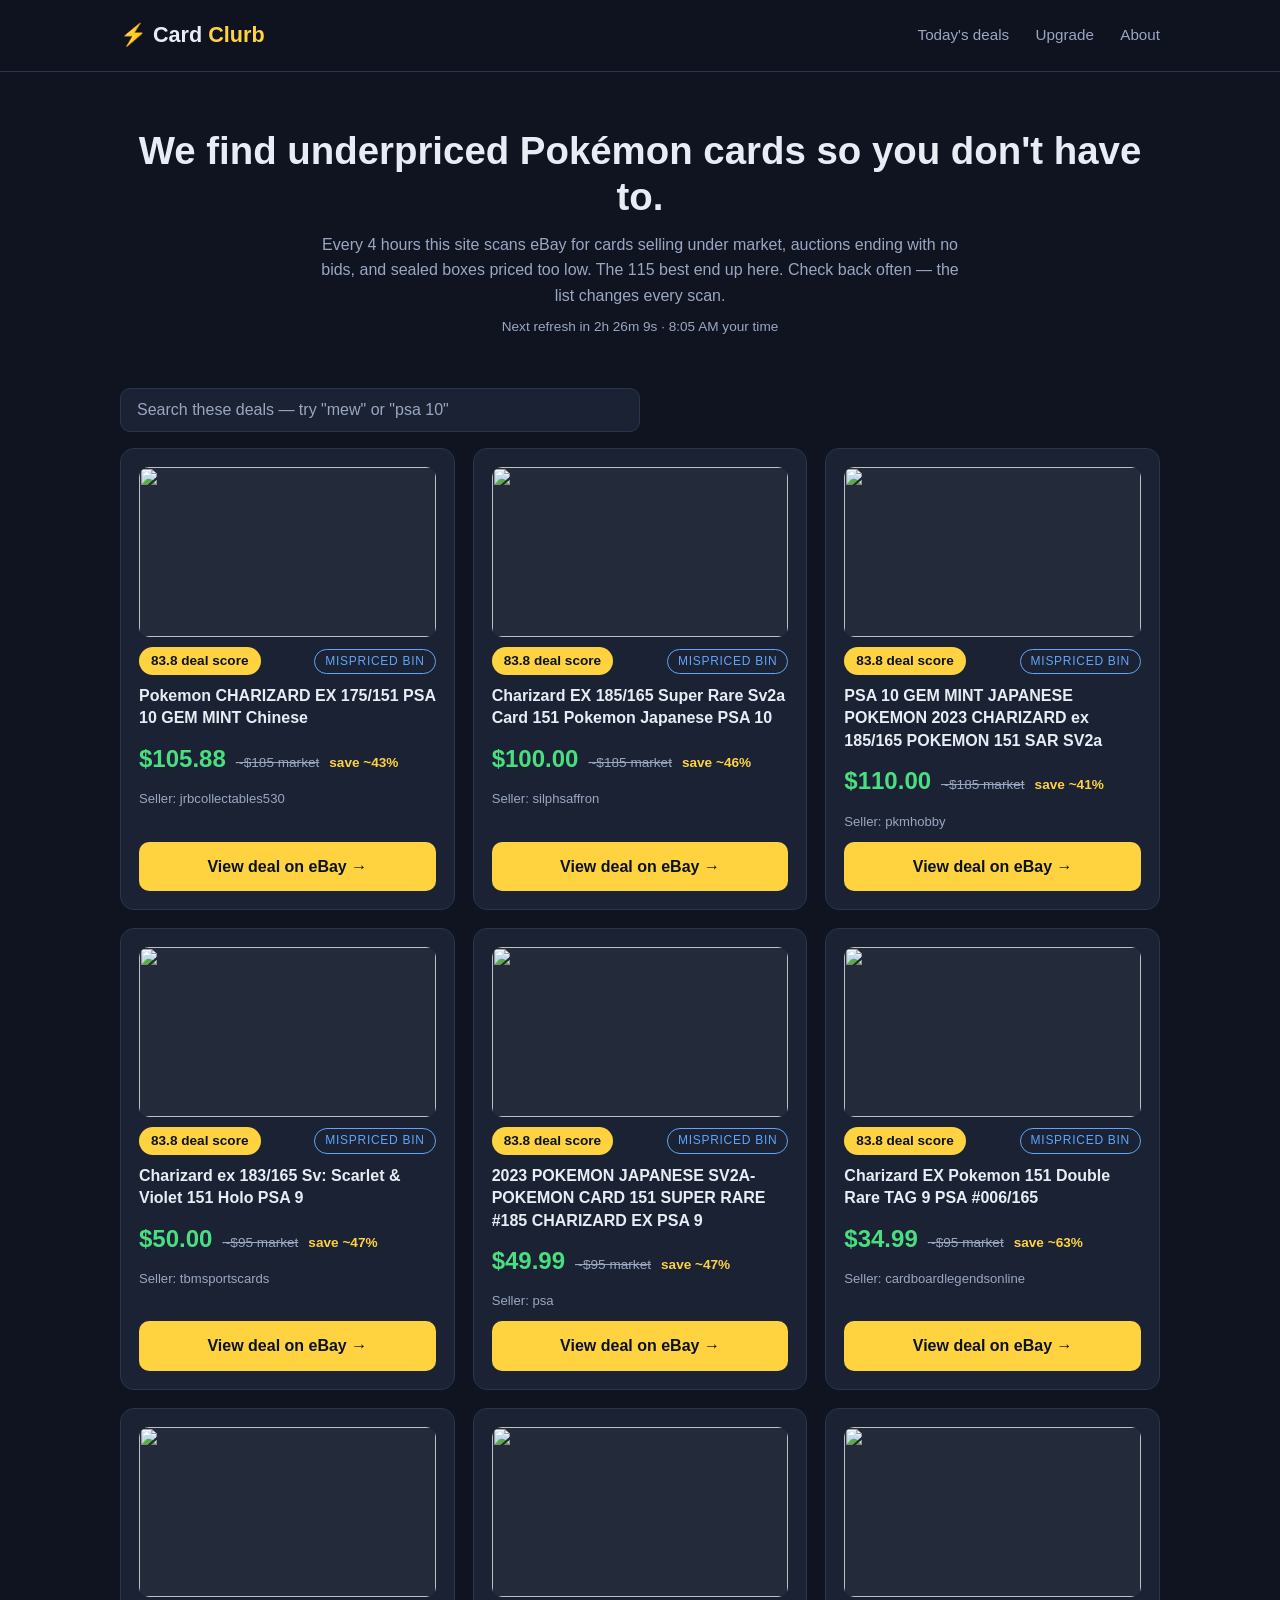
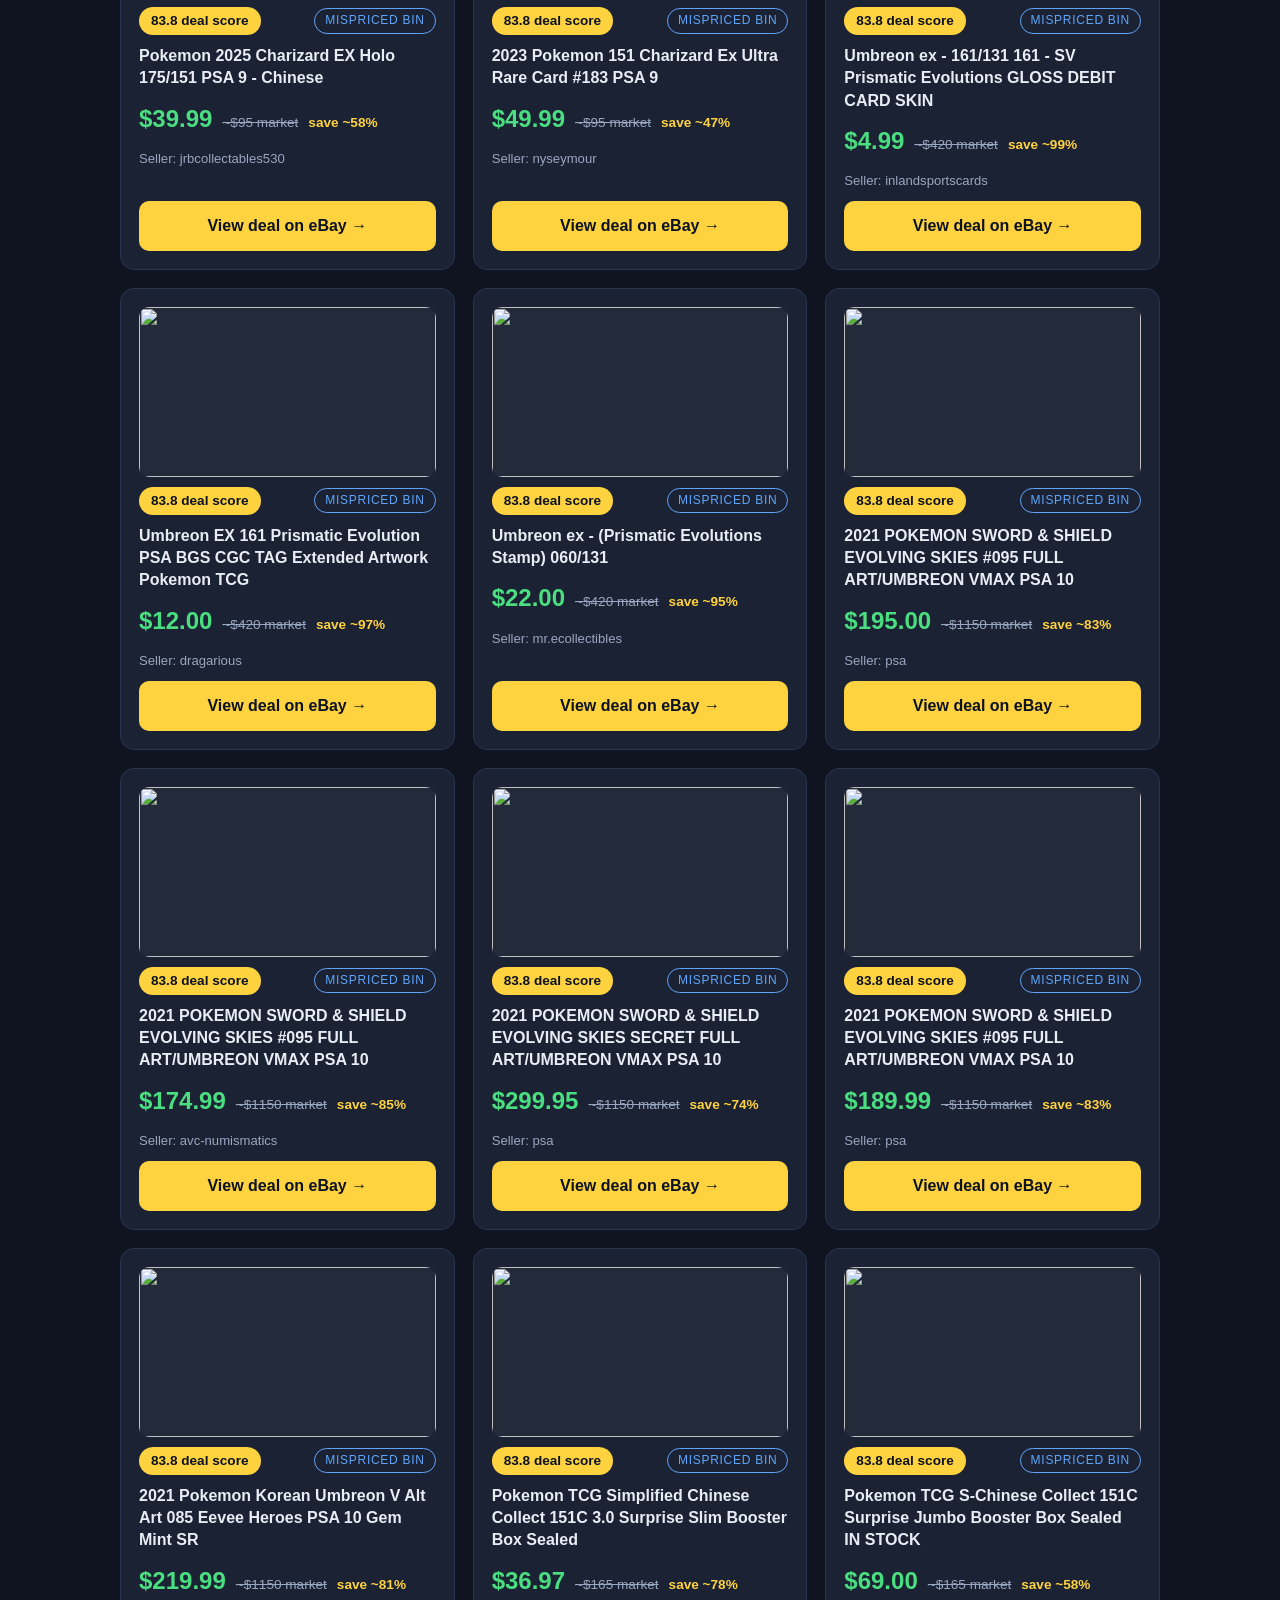
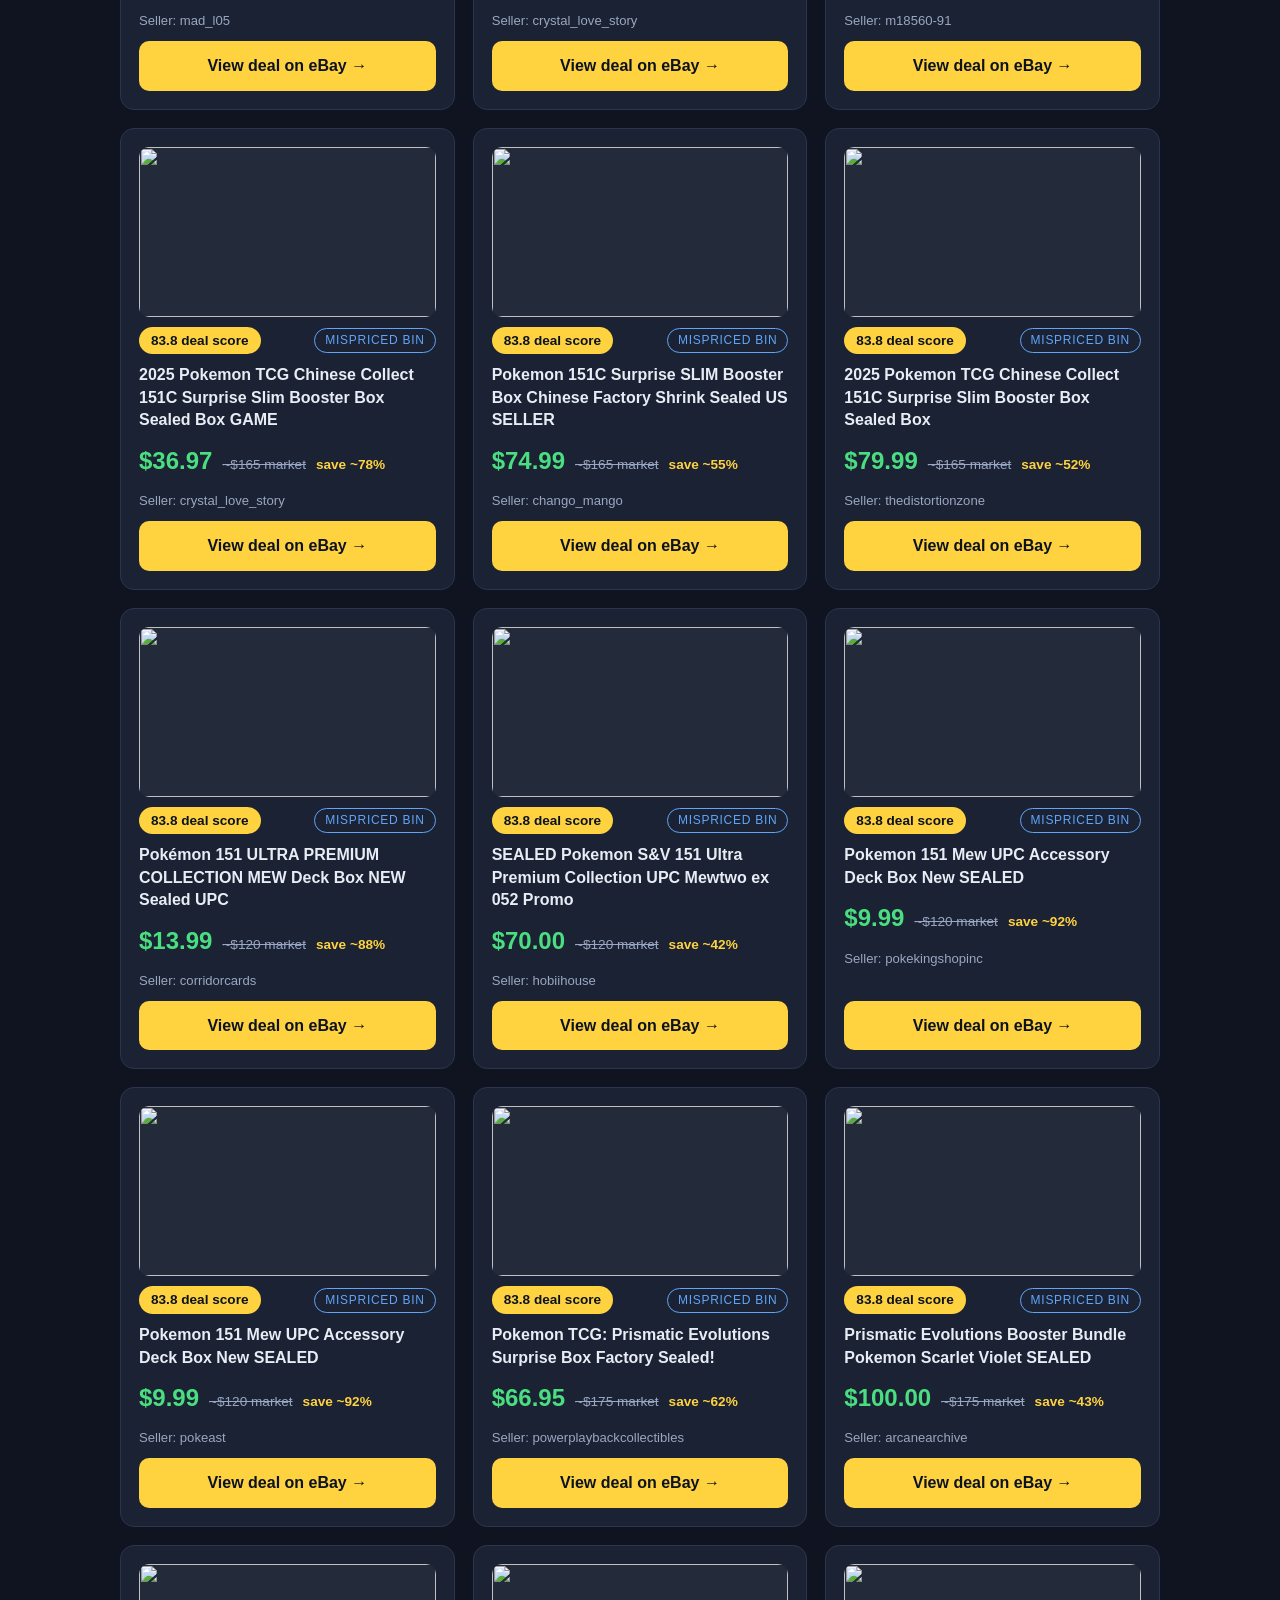
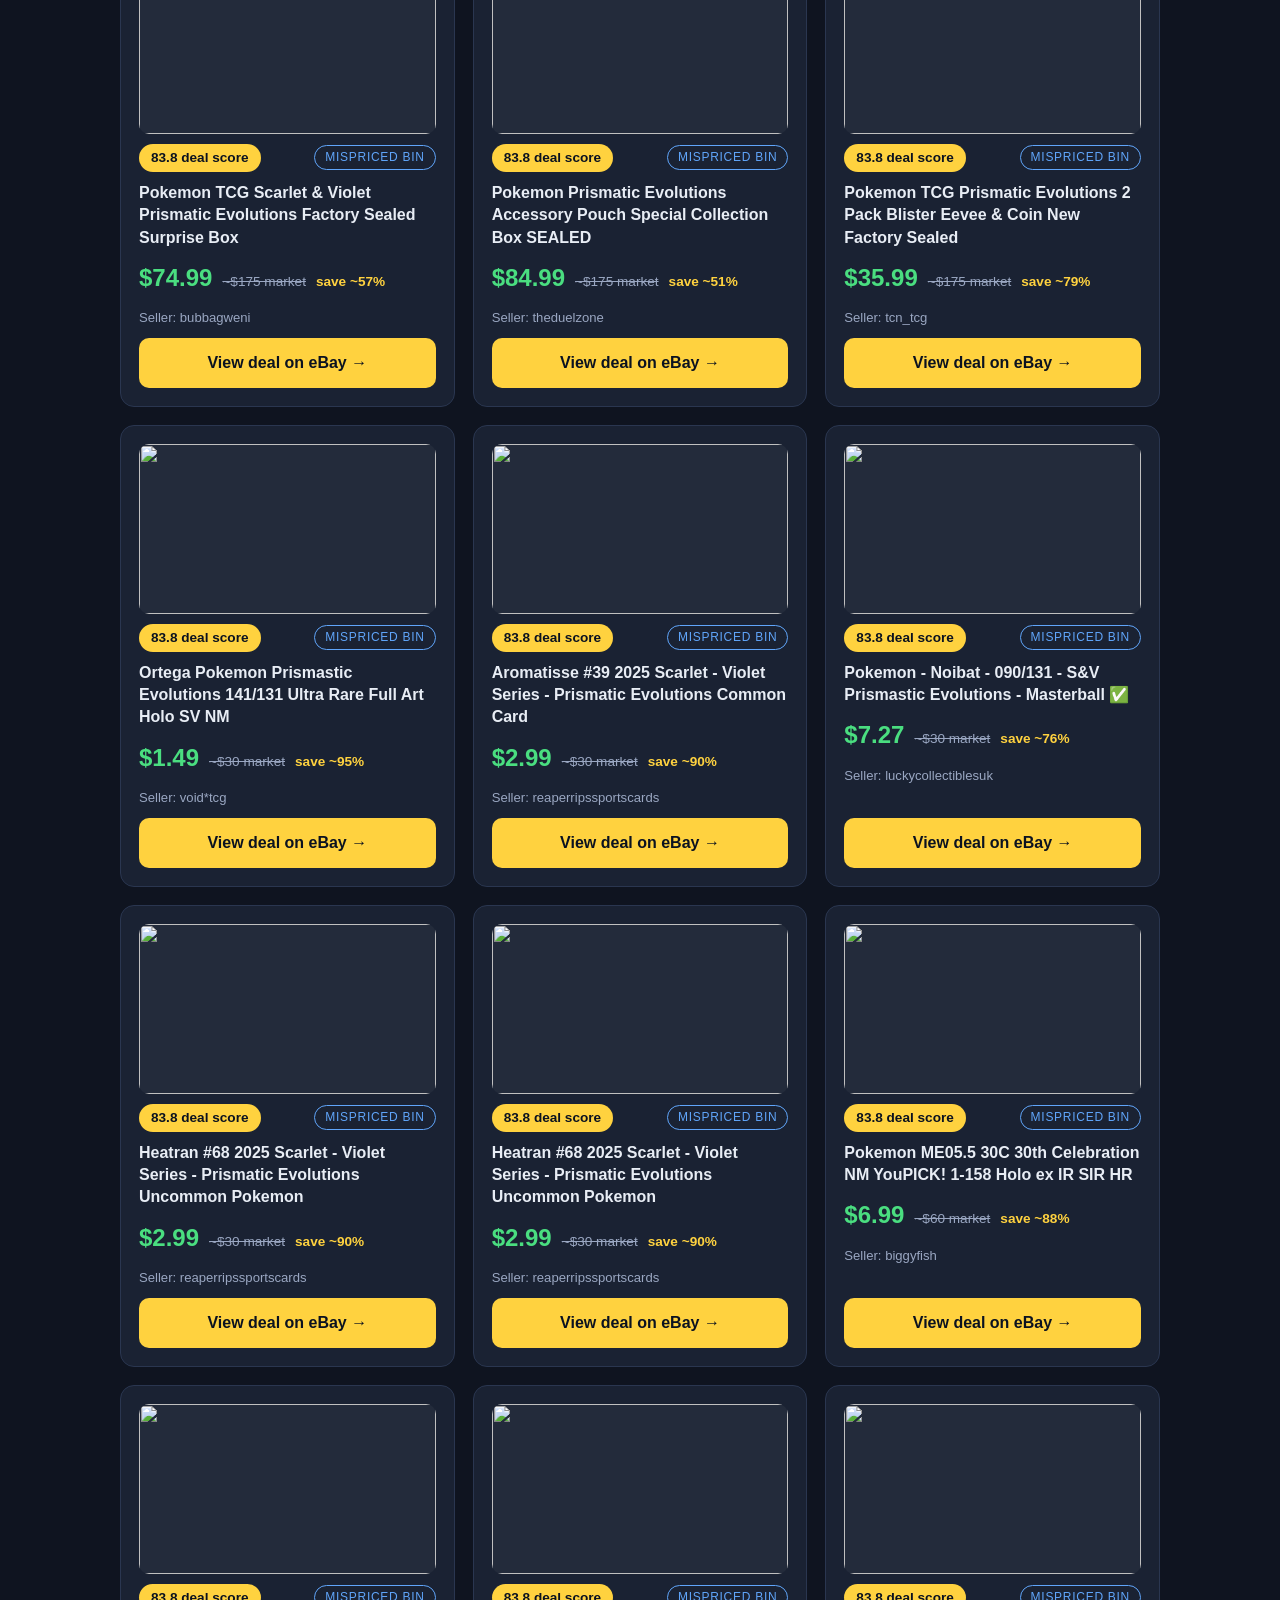
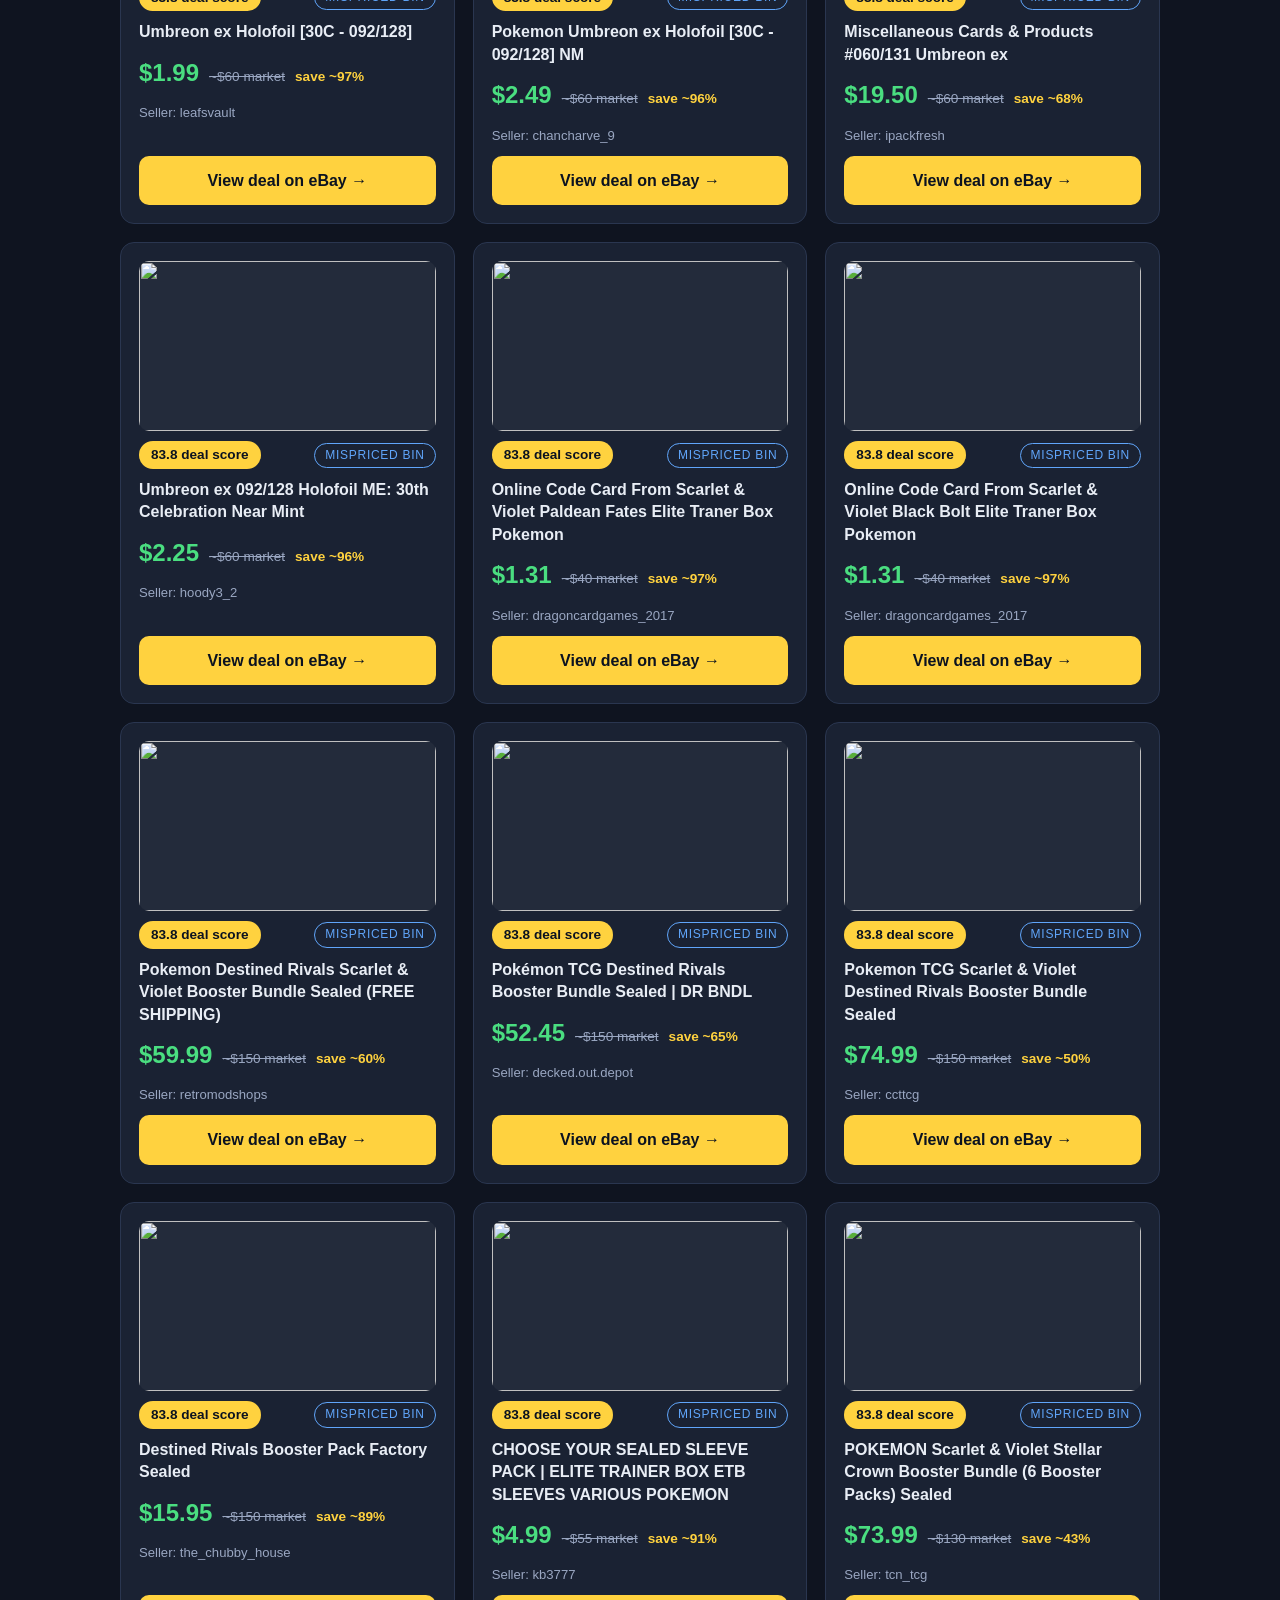
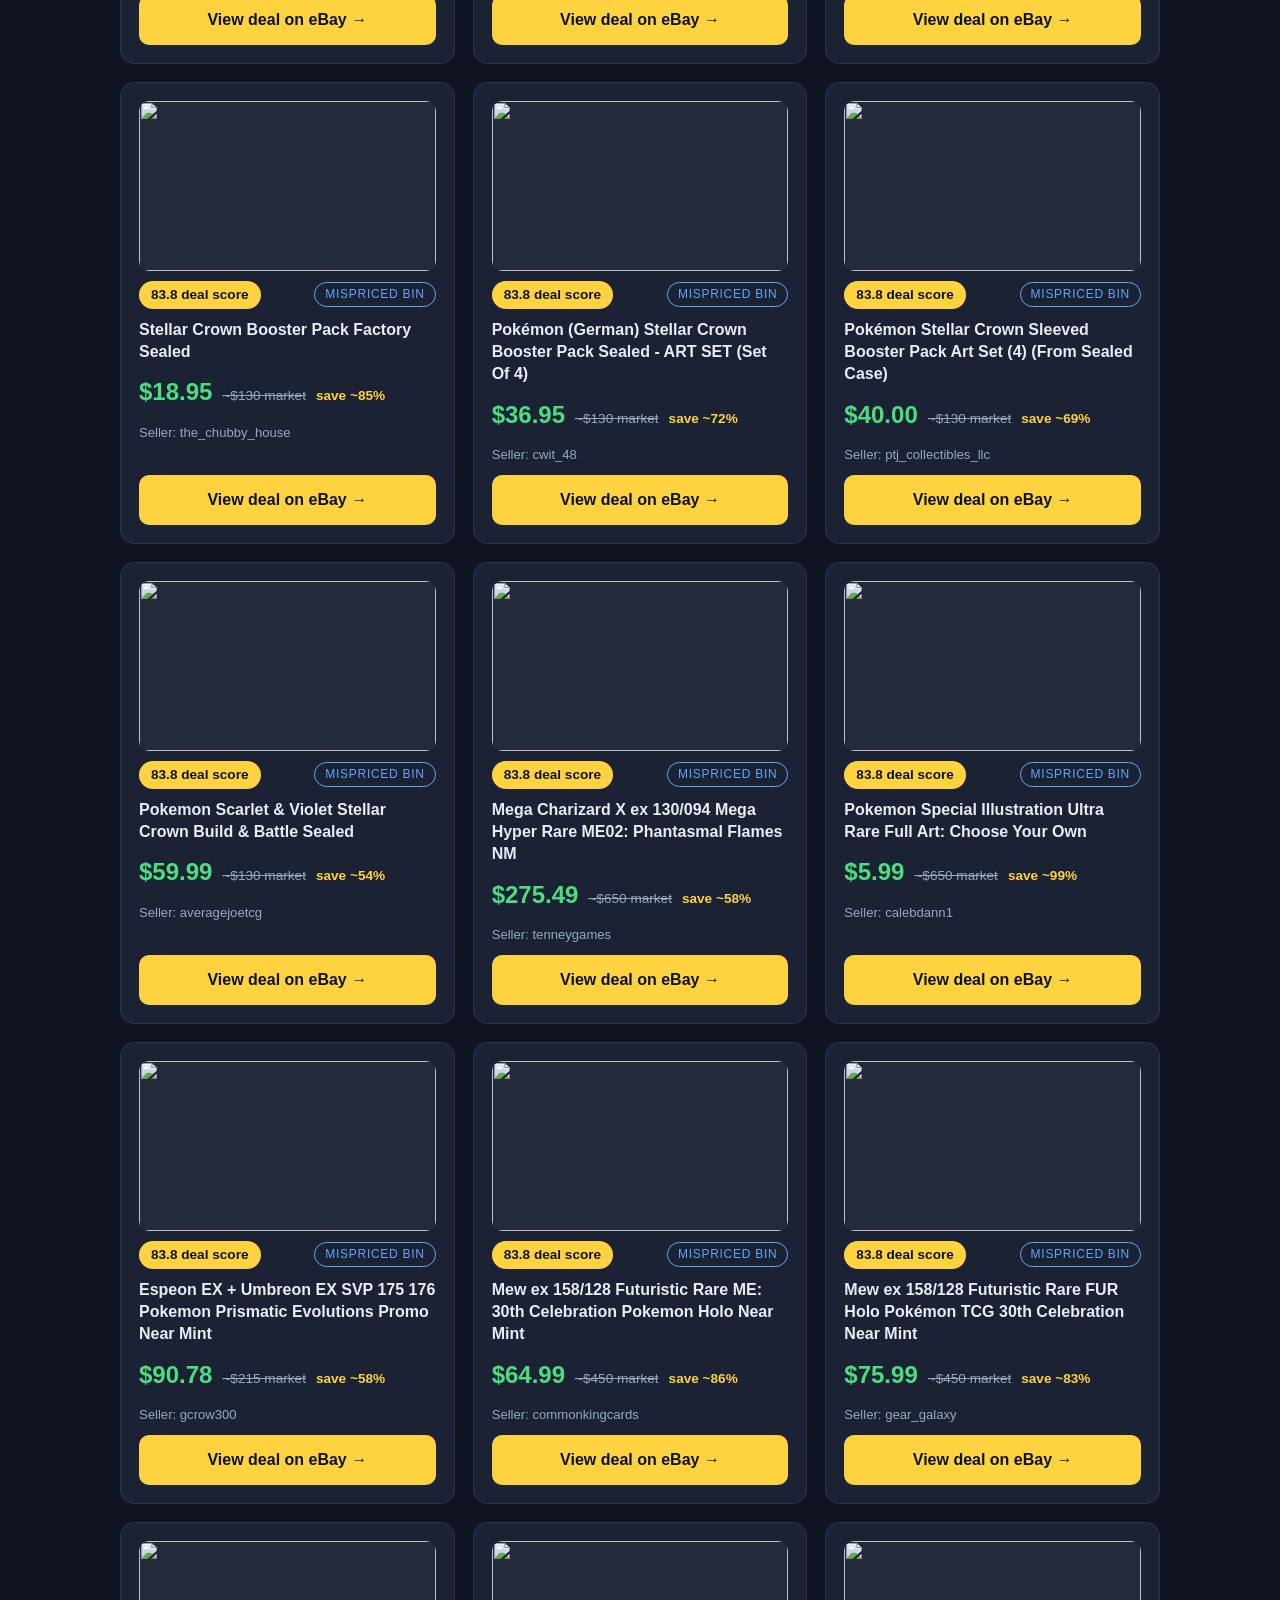
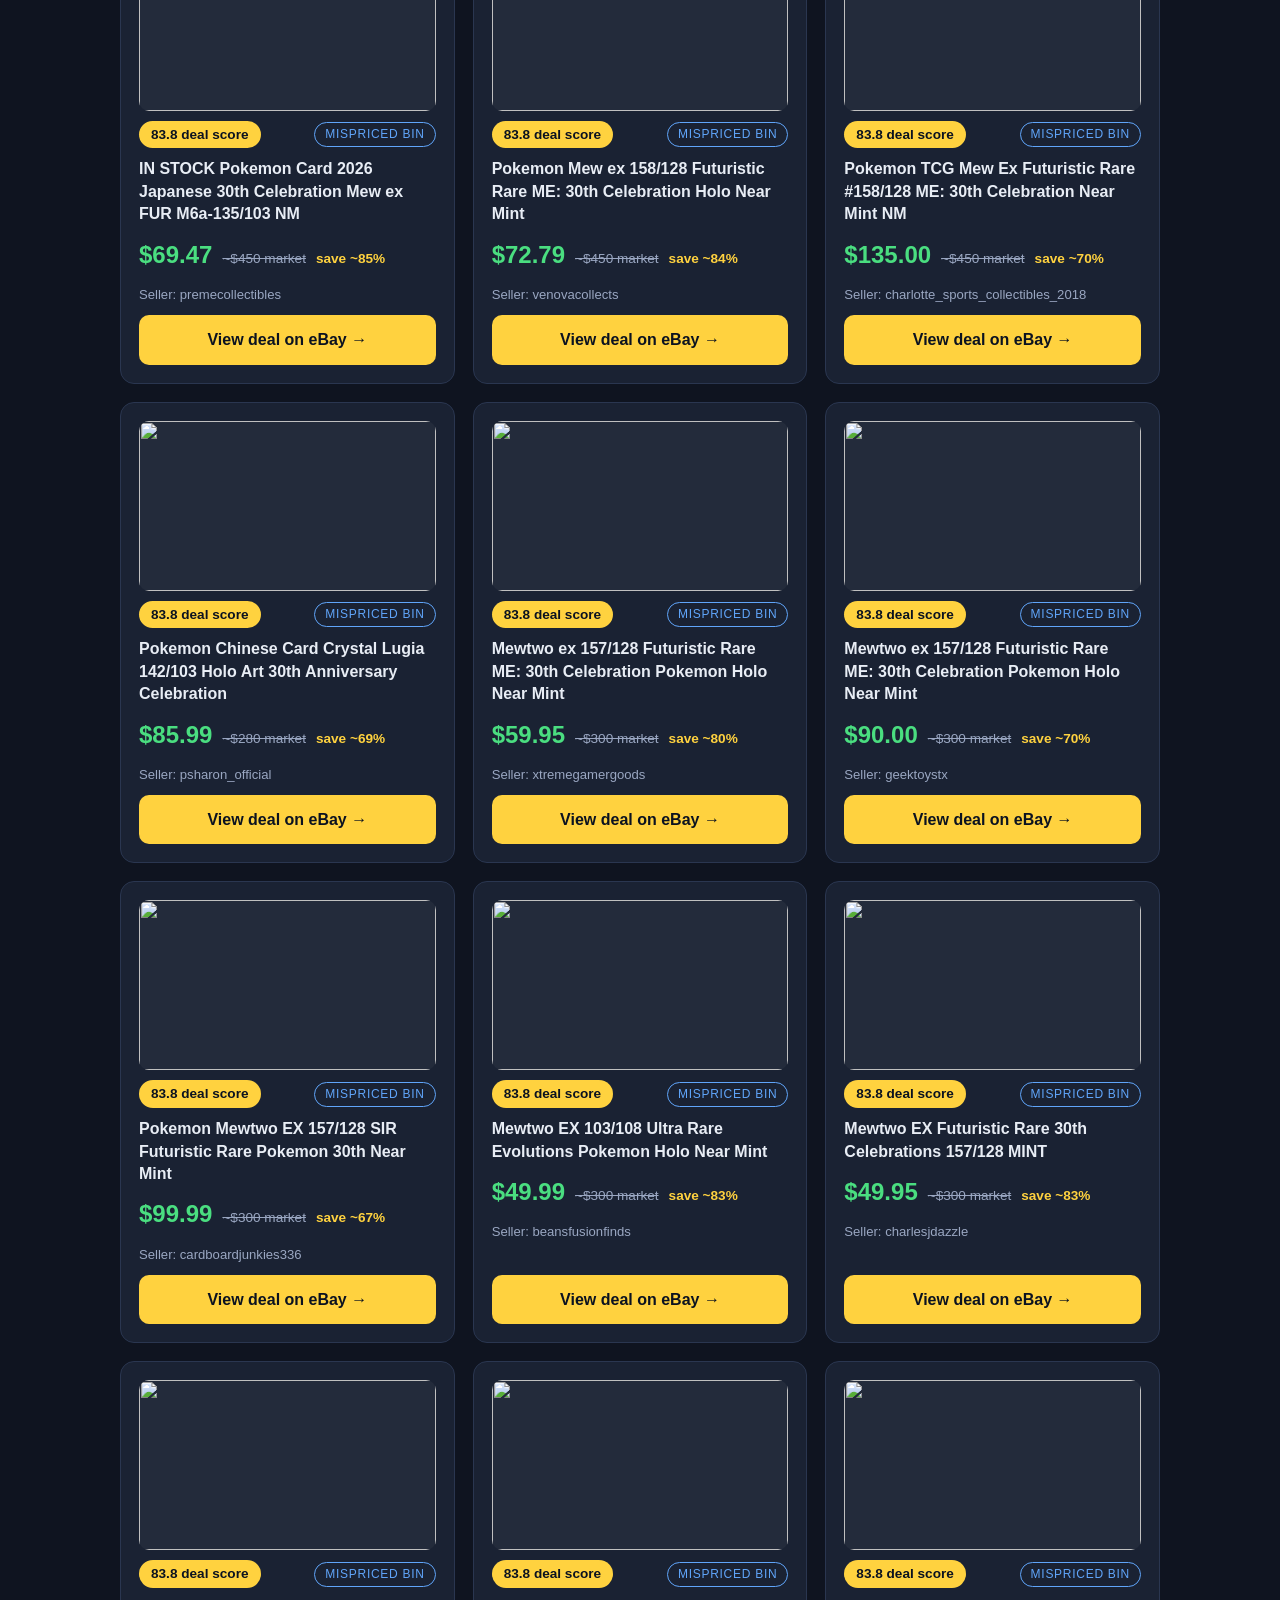
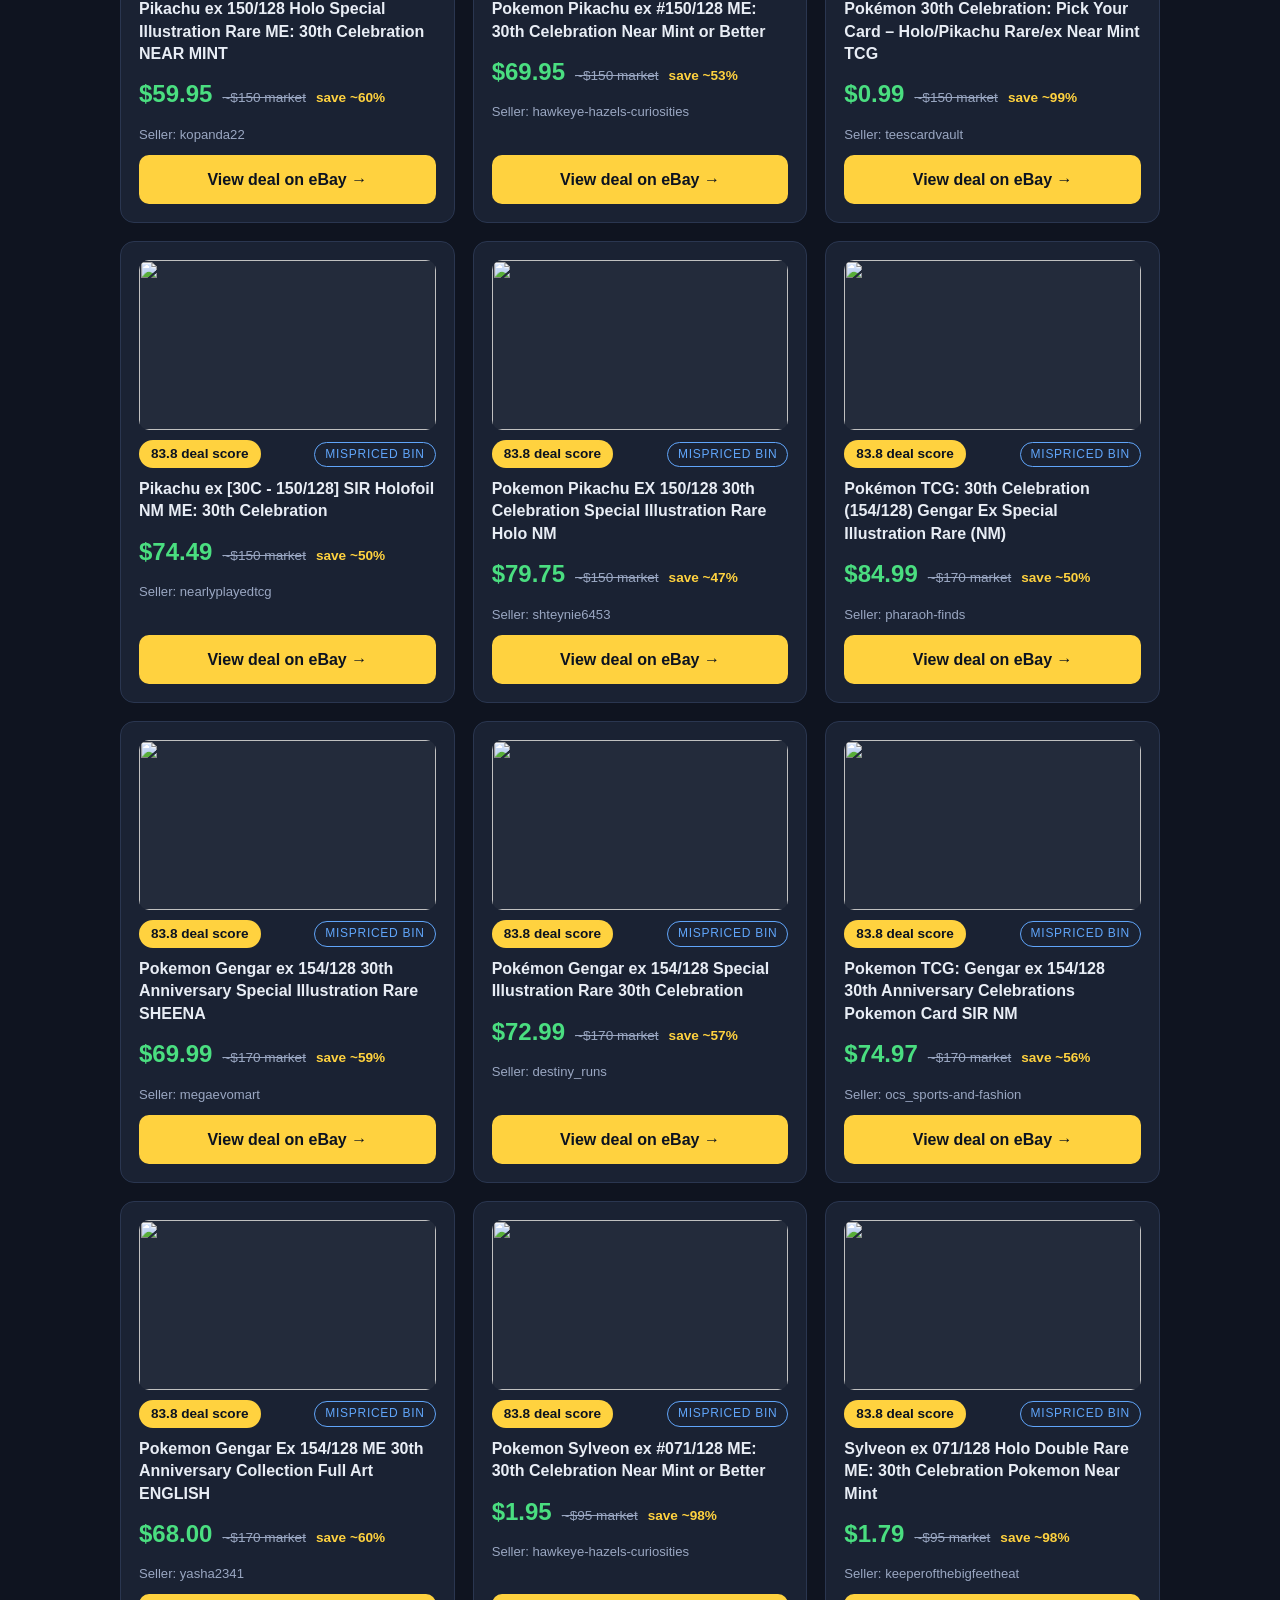
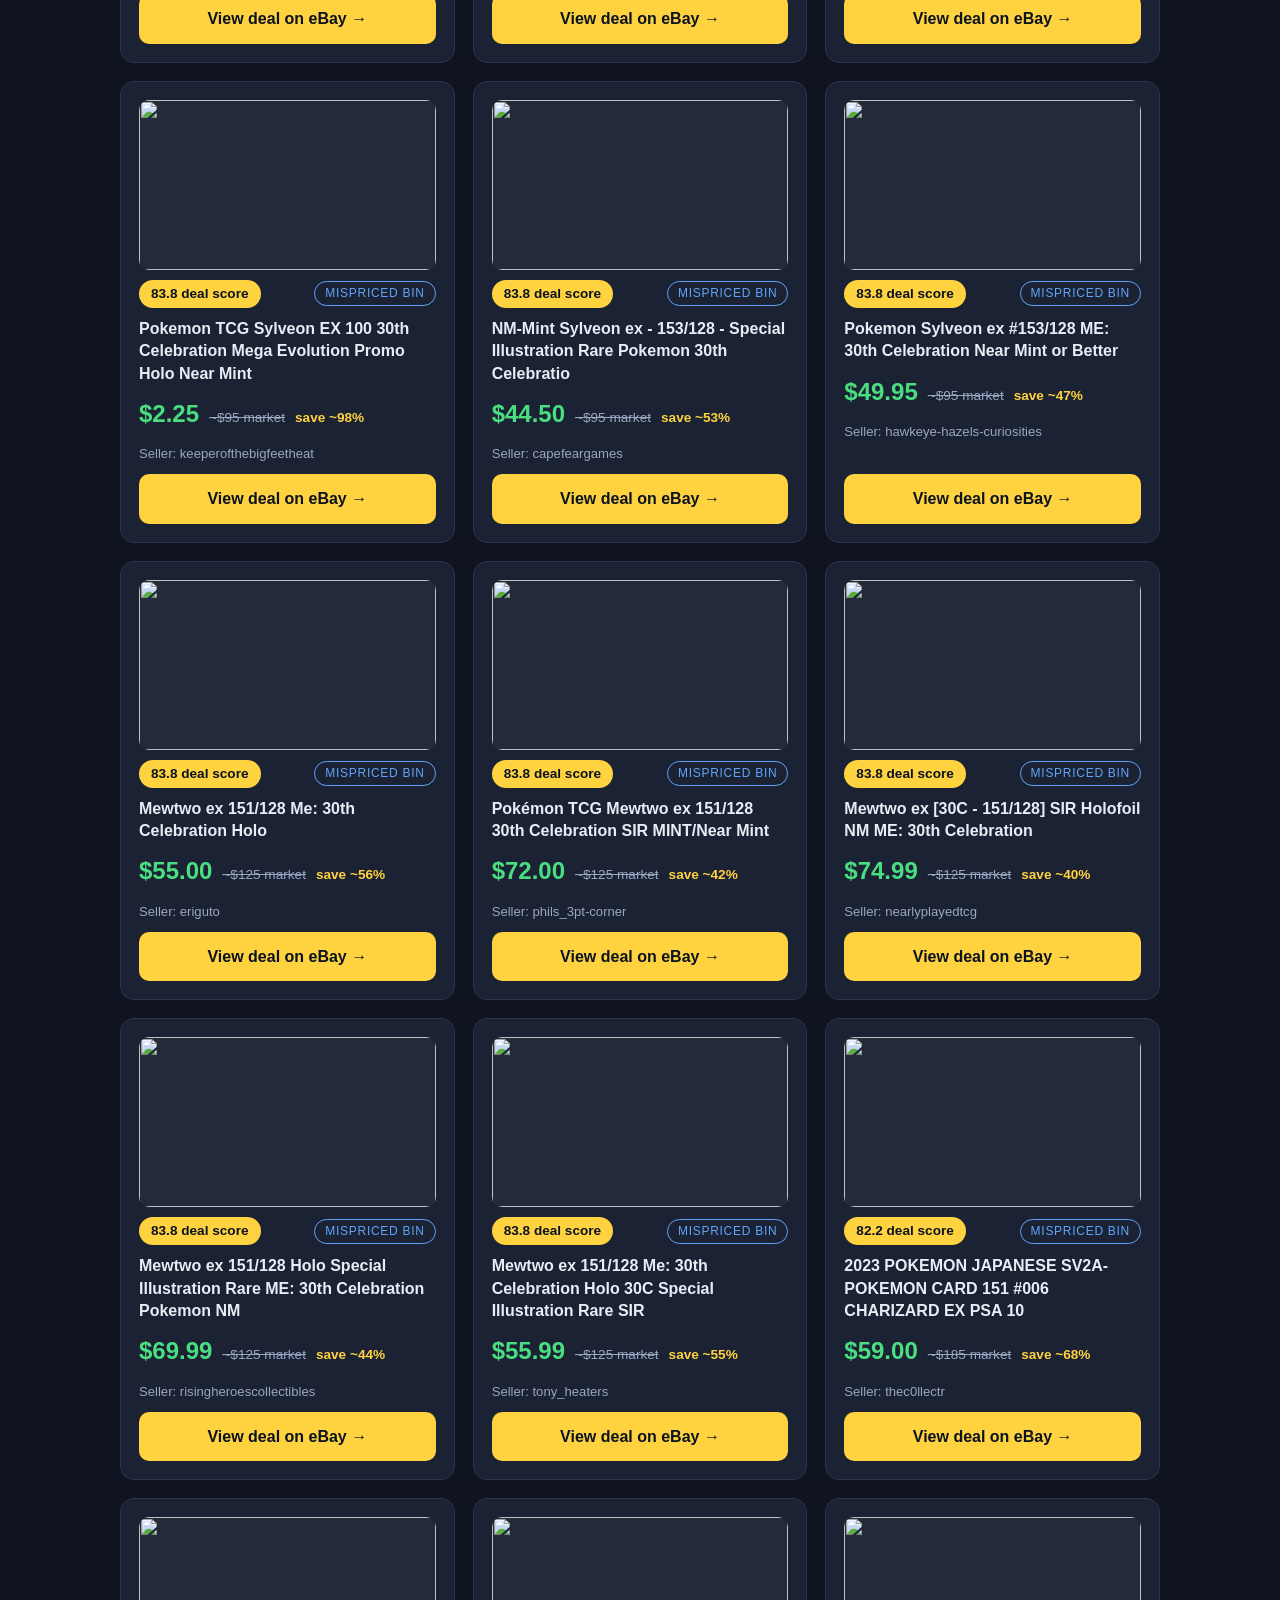
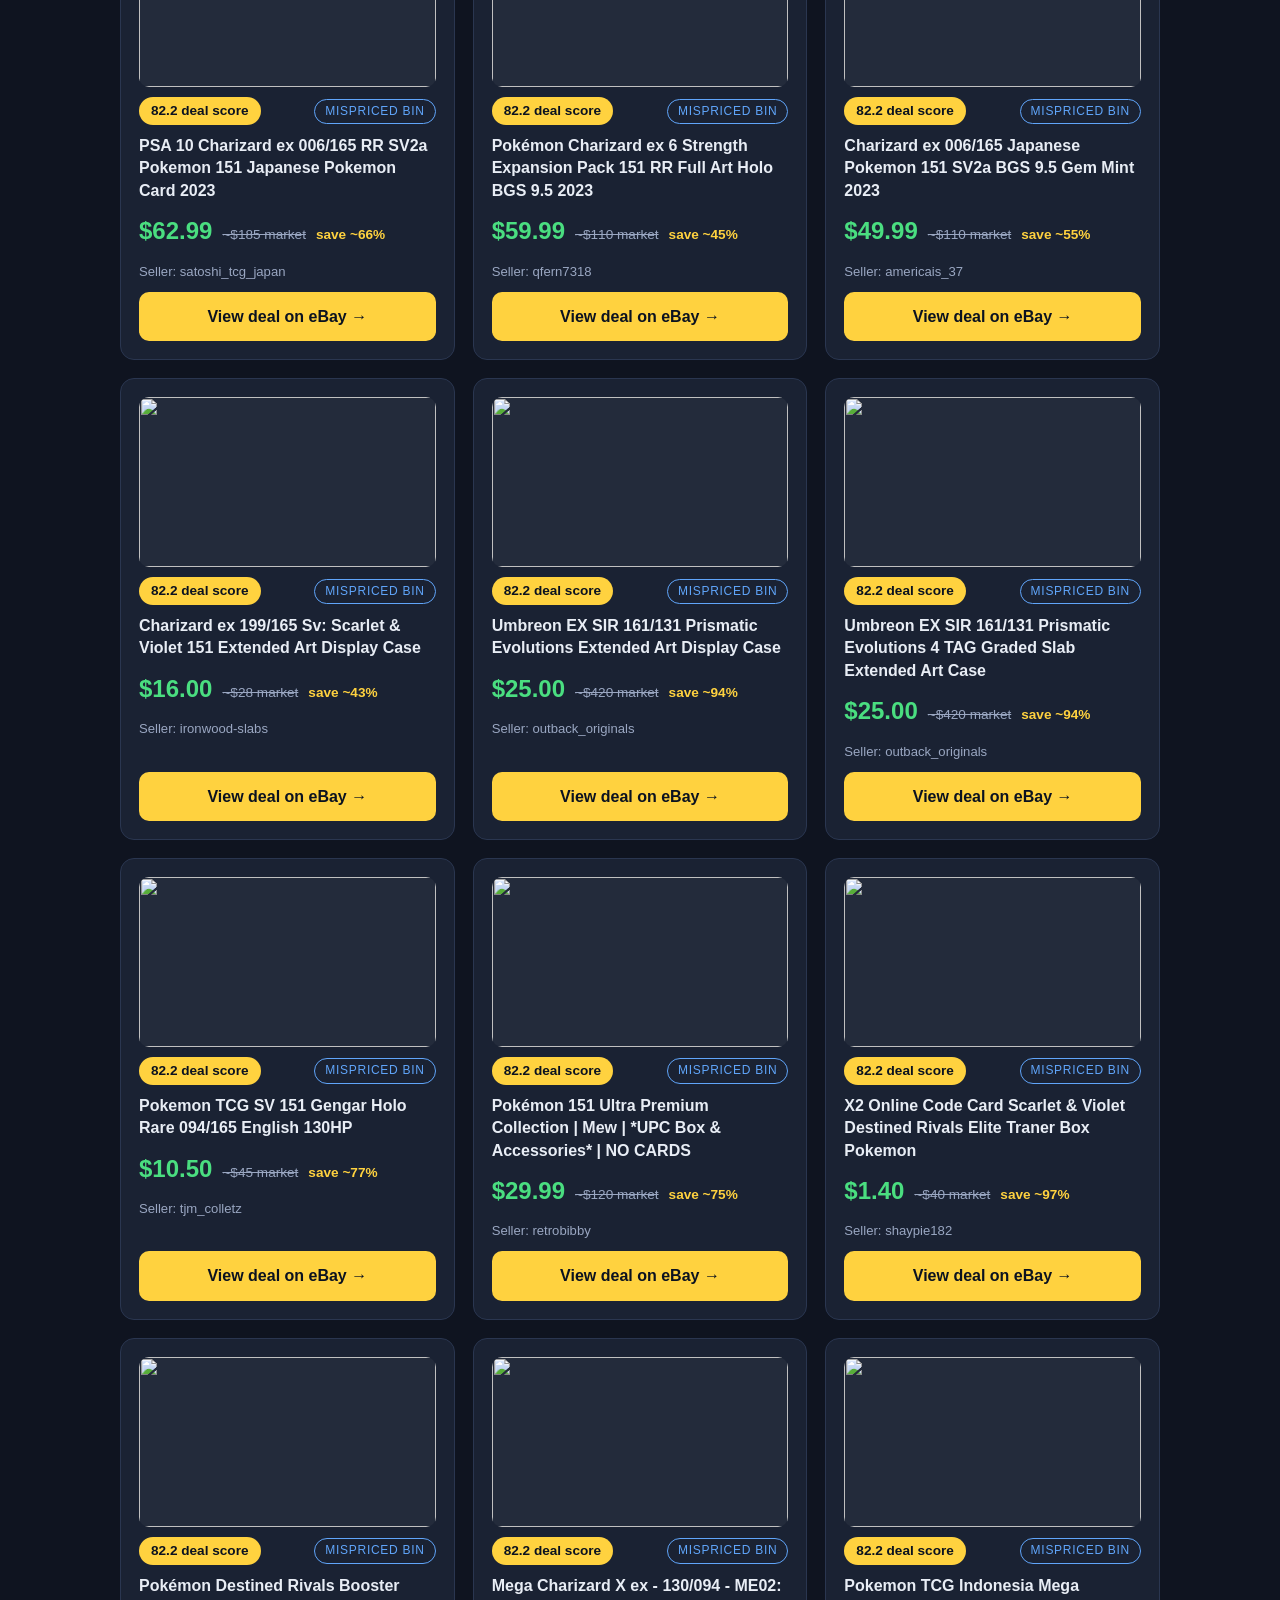
==== commit 5734fcdd: "Add files via upload" ====
--- a/index.html
+++ b/index.html
@@ -23,7 +23,7 @@
   <section class="hero">
     <h1>We find underpriced Pokémon cards so you don't have to.</h1>
     <p>Every 4 hours this site scans eBay for cards selling under market, auctions
-       ending with no bids, and sealed boxes priced too low. The 150 best end up
+       ending with no bids, and sealed boxes priced too low. The 115 best end up
        here. Check back often — the list changes every scan.</p>
     <p class="next-refresh" id="next-refresh"></p>
   </section>
@@ -88,6 +88,13 @@
         ${save && save > 0 ? `<span class="save">save ~${save}%</span>` : ''}
       </div>
       <div class="meta">Seller: ${escapeHtml(deal.seller)}${deal.ends_at ? ' · Ends ' + new Date(deal.ends_at).toLocaleString() : ''}${deal.bid_count != null ? ' · ' + deal.bid_count + ' bids' : ''}</div>
+      ${deal.pricing ? `<details class="pricing">
+        <summary>Price details</summary>
+        <p>eBay market: ~$${Number(deal.pricing.market).toFixed(0)} — ${
+          deal.pricing.source === 'ebay-observed'
+            ? `median of ${deal.pricing.confirmed_sales} confirmed eBay sales in the last 30 days`
+            : `estimate while we collect confirmed eBay sales`}.</p>
+      </details>` : ''}
       <a class="btn" href="${escapeHtml(deal.url)}" target="_blank" rel="nofollow sponsored noopener">View deal on eBay →</a>
     </article>`;
   }).join('');
--- a/styles.css
+++ b/styles.css
@@ -45,6 +45,10 @@
 }
 .search input:focus { border-color: var(--accent); }
 .search input::placeholder { color: var(--muted); }
+details.pricing { margin: 10px 0 12px; font-size: .85rem; color: var(--muted); }
+details.pricing summary { cursor: pointer; color: var(--text); font-weight: 600; }
+details.pricing summary:hover { color: var(--accent); }
+details.pricing p { margin: 6px 0 0; }
 .demo-banner {
   display: block; margin: 18px auto 4px; max-width: 720px; padding: 14px 20px;
   background: rgba(255, 210, 63, .08); border: 1px solid var(--accent);
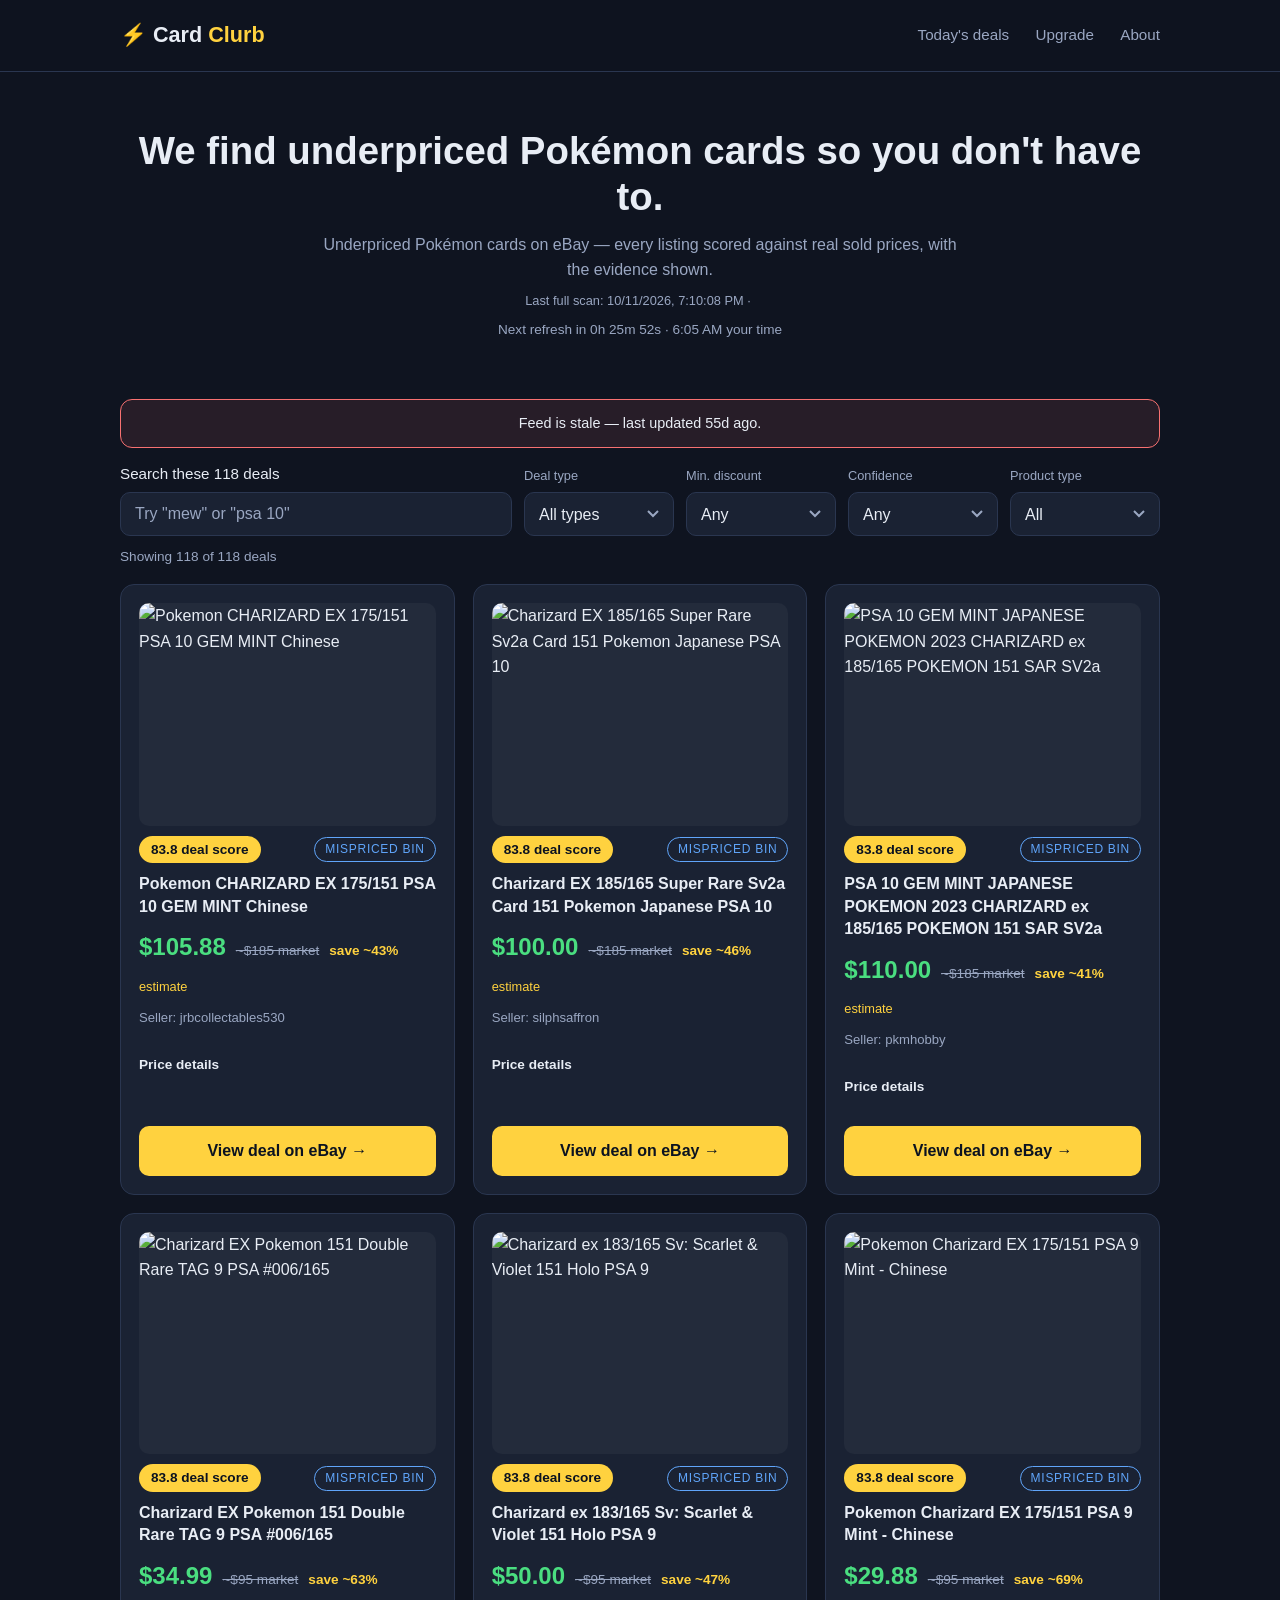
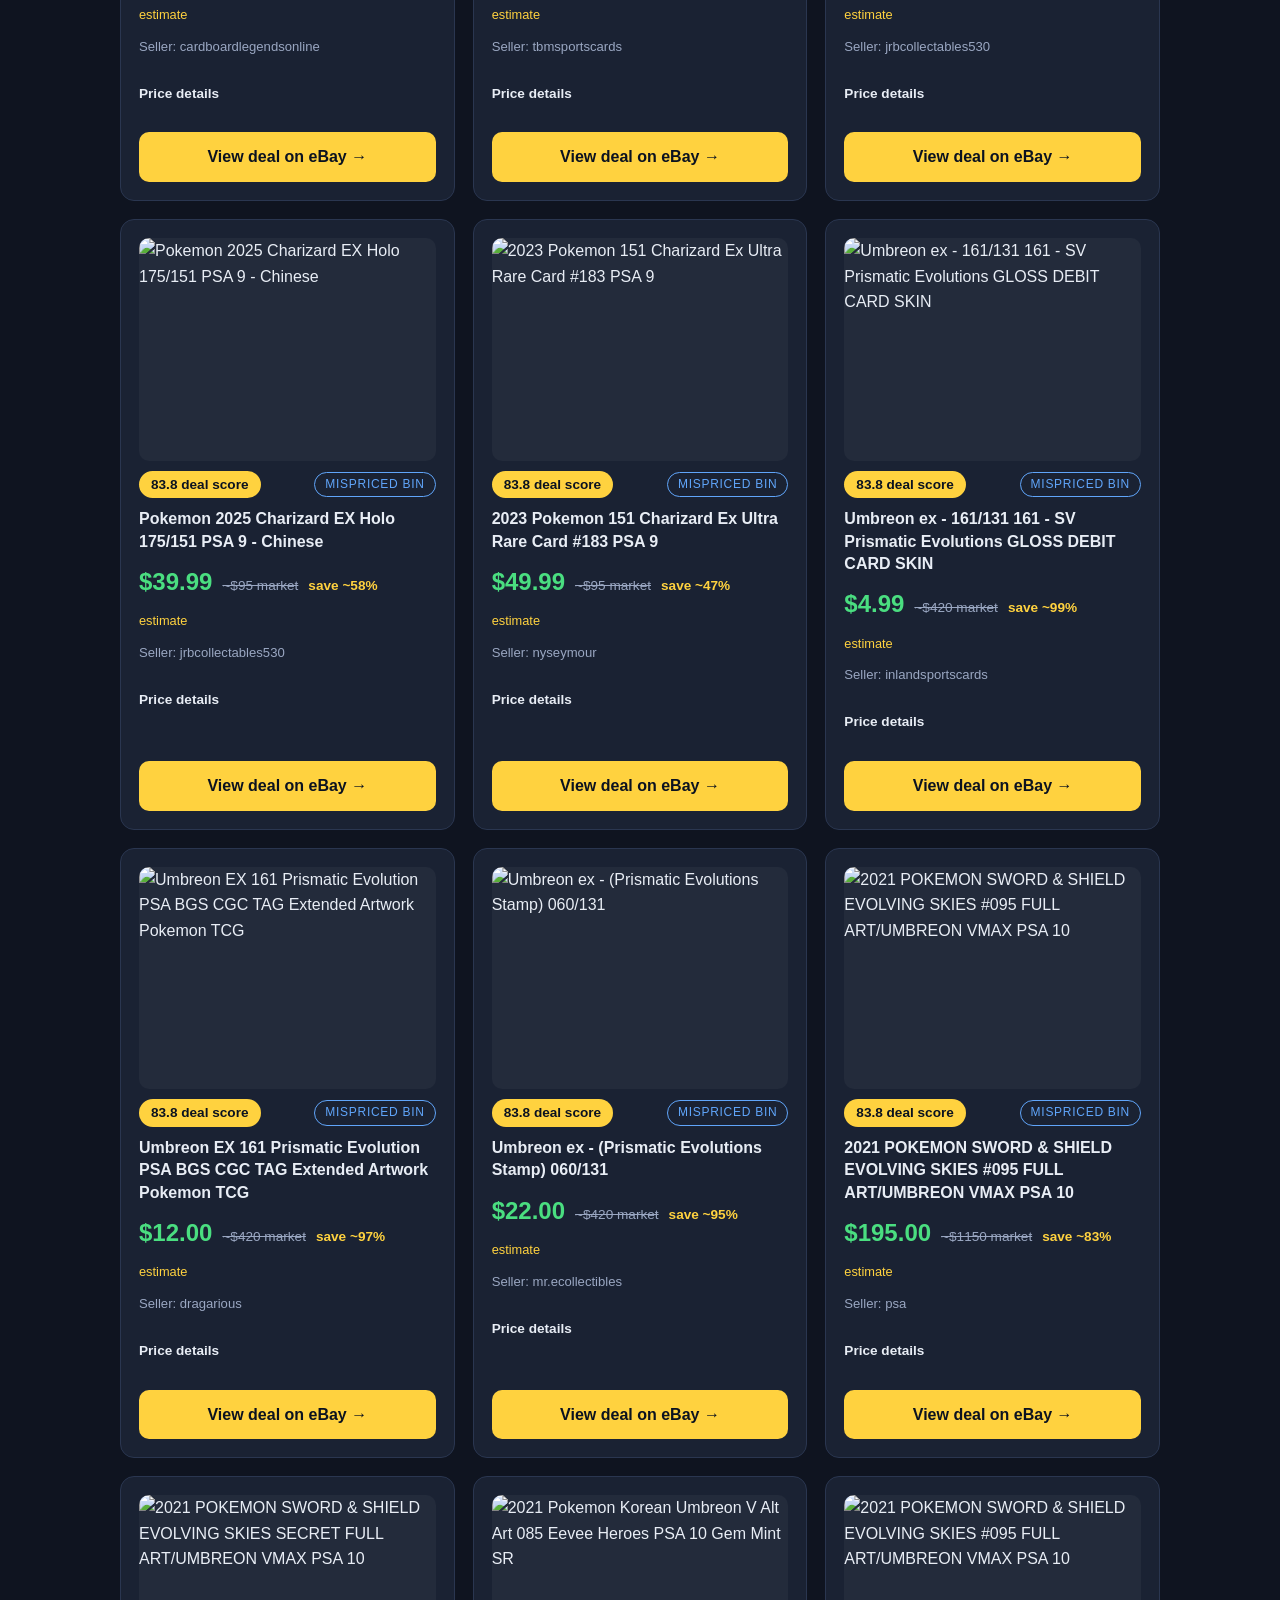
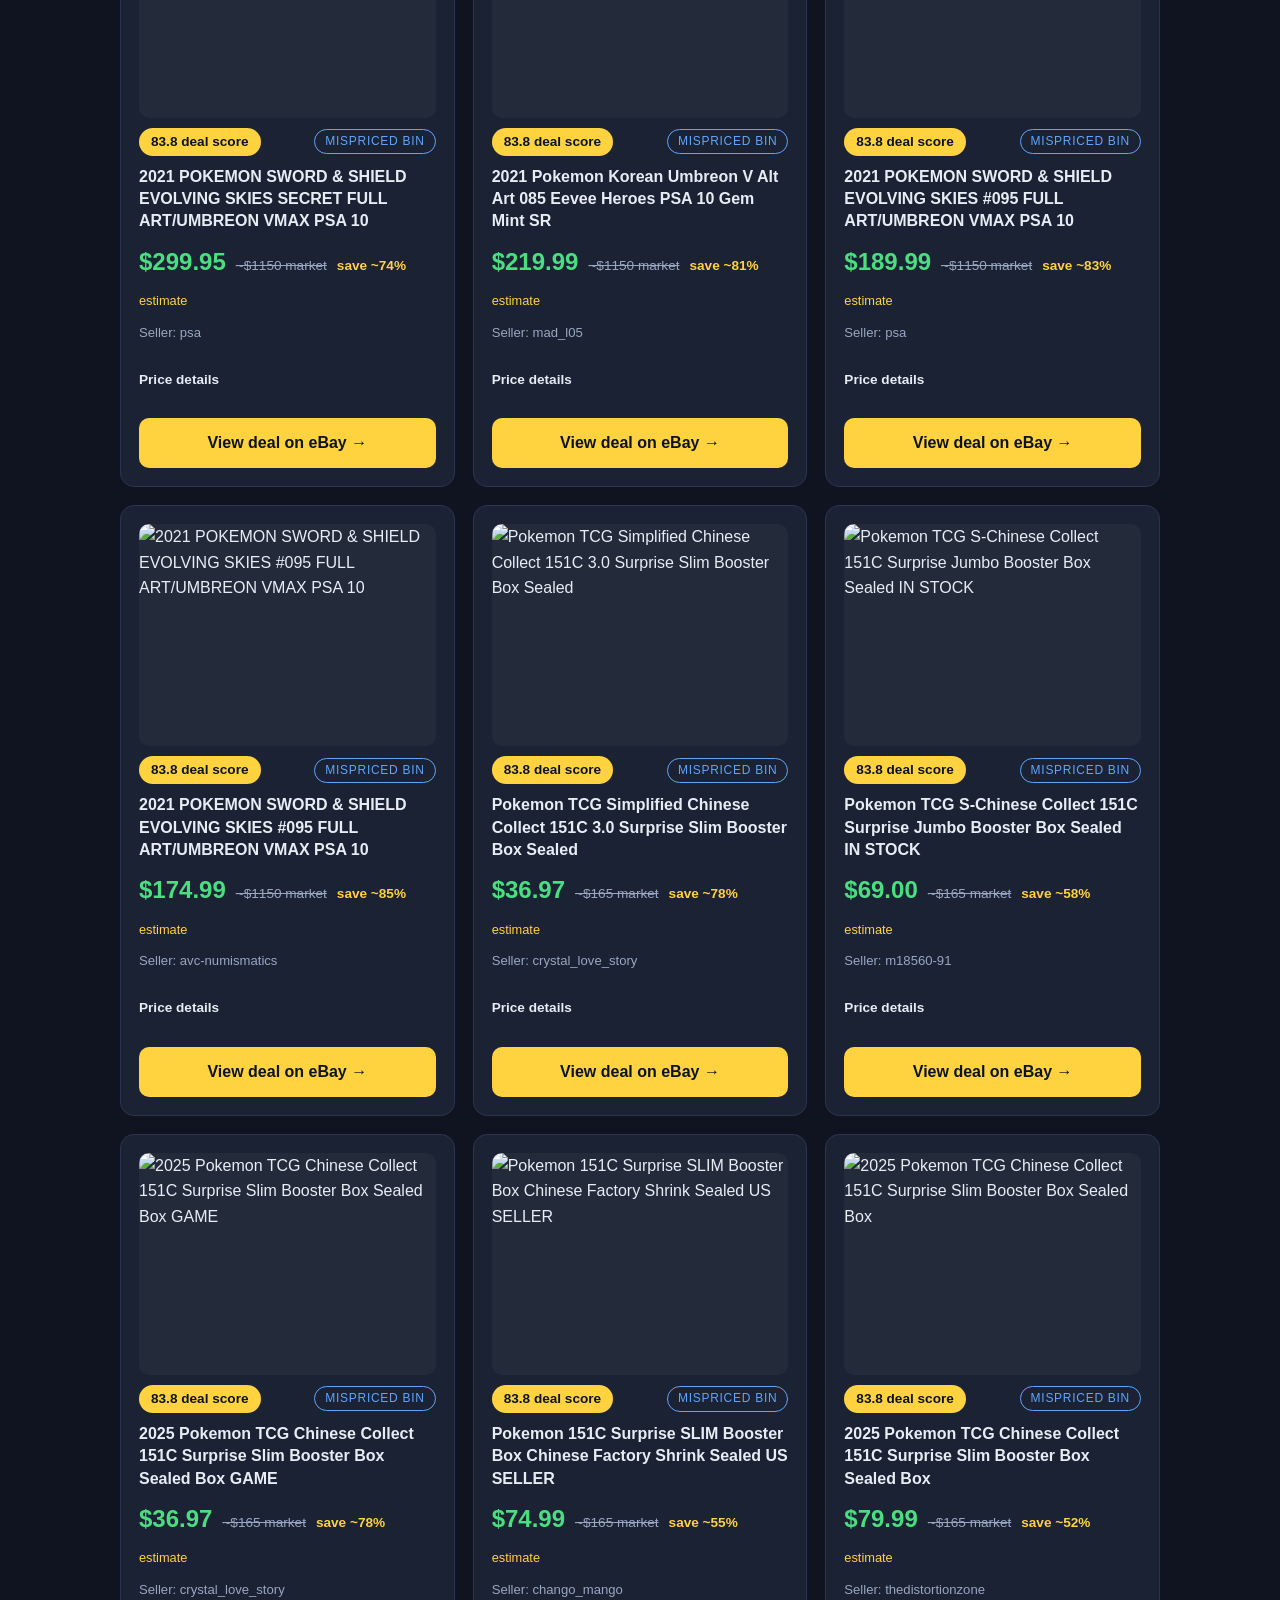
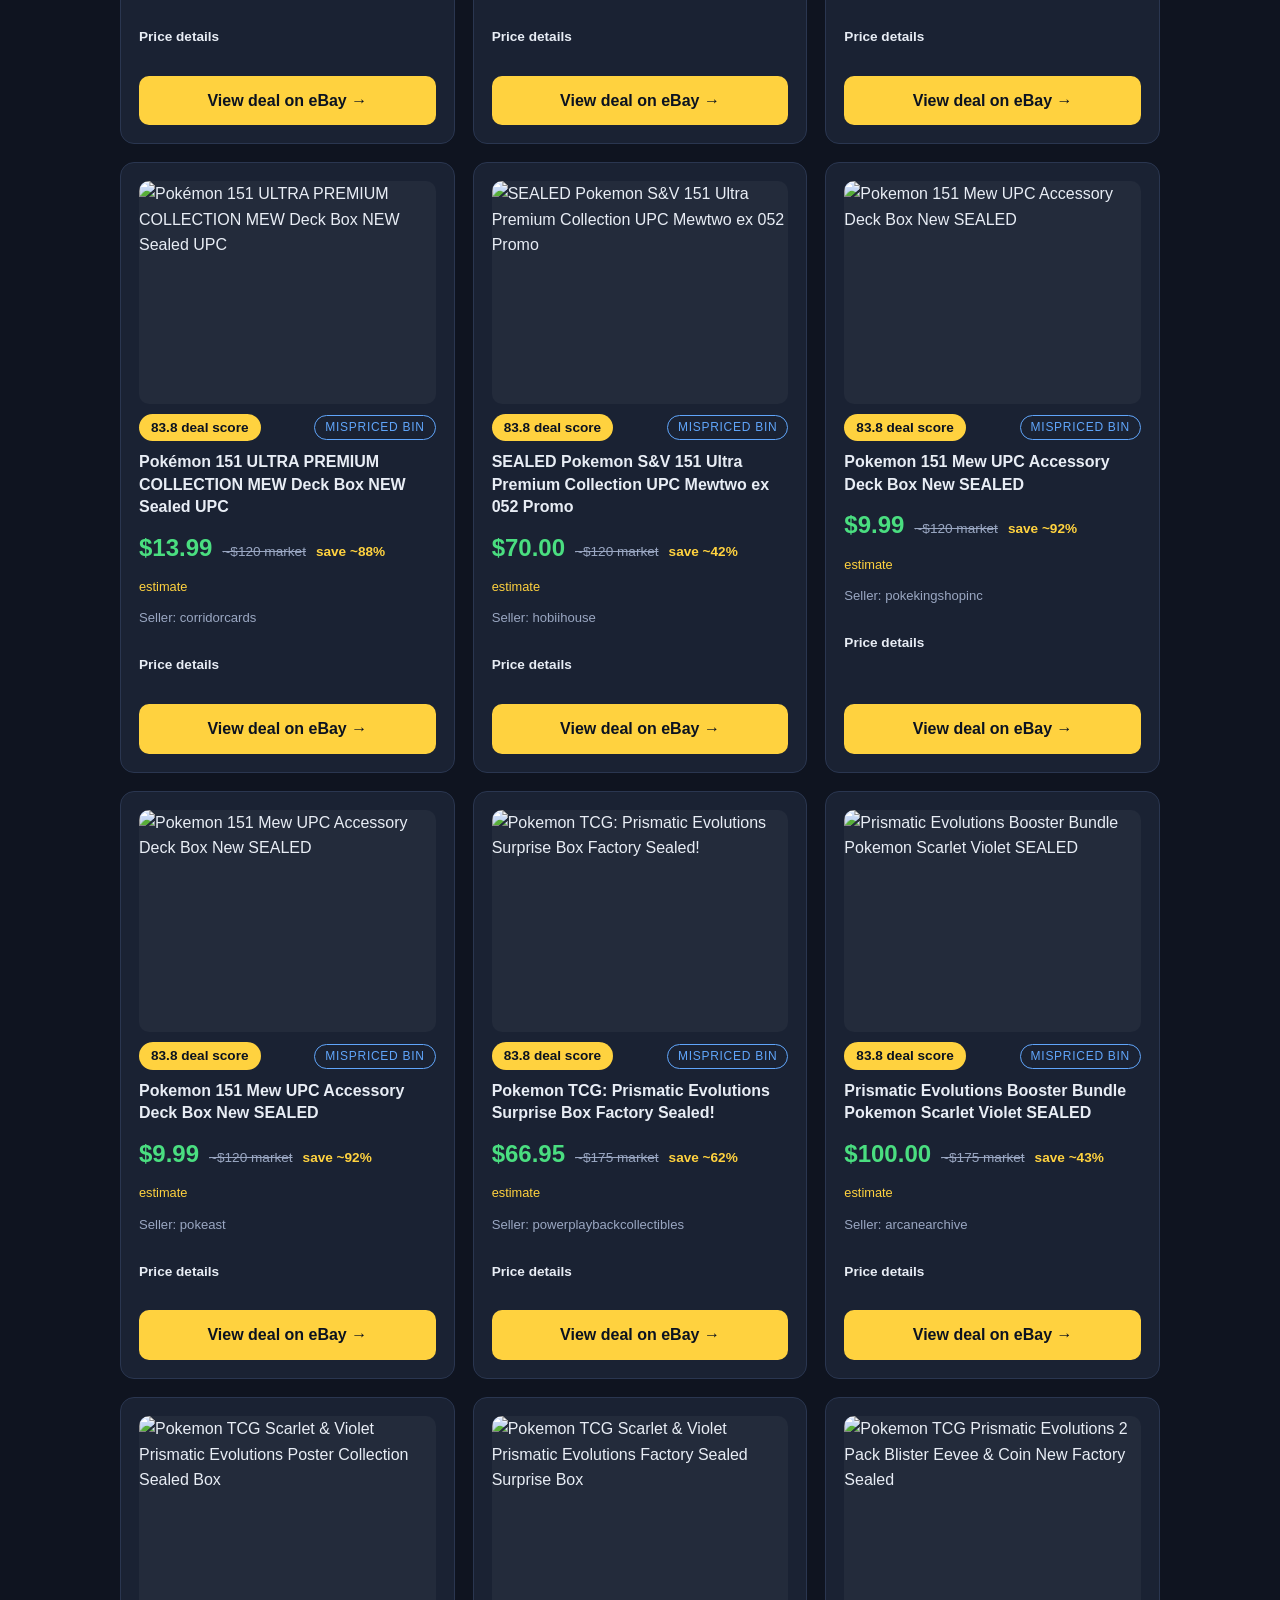
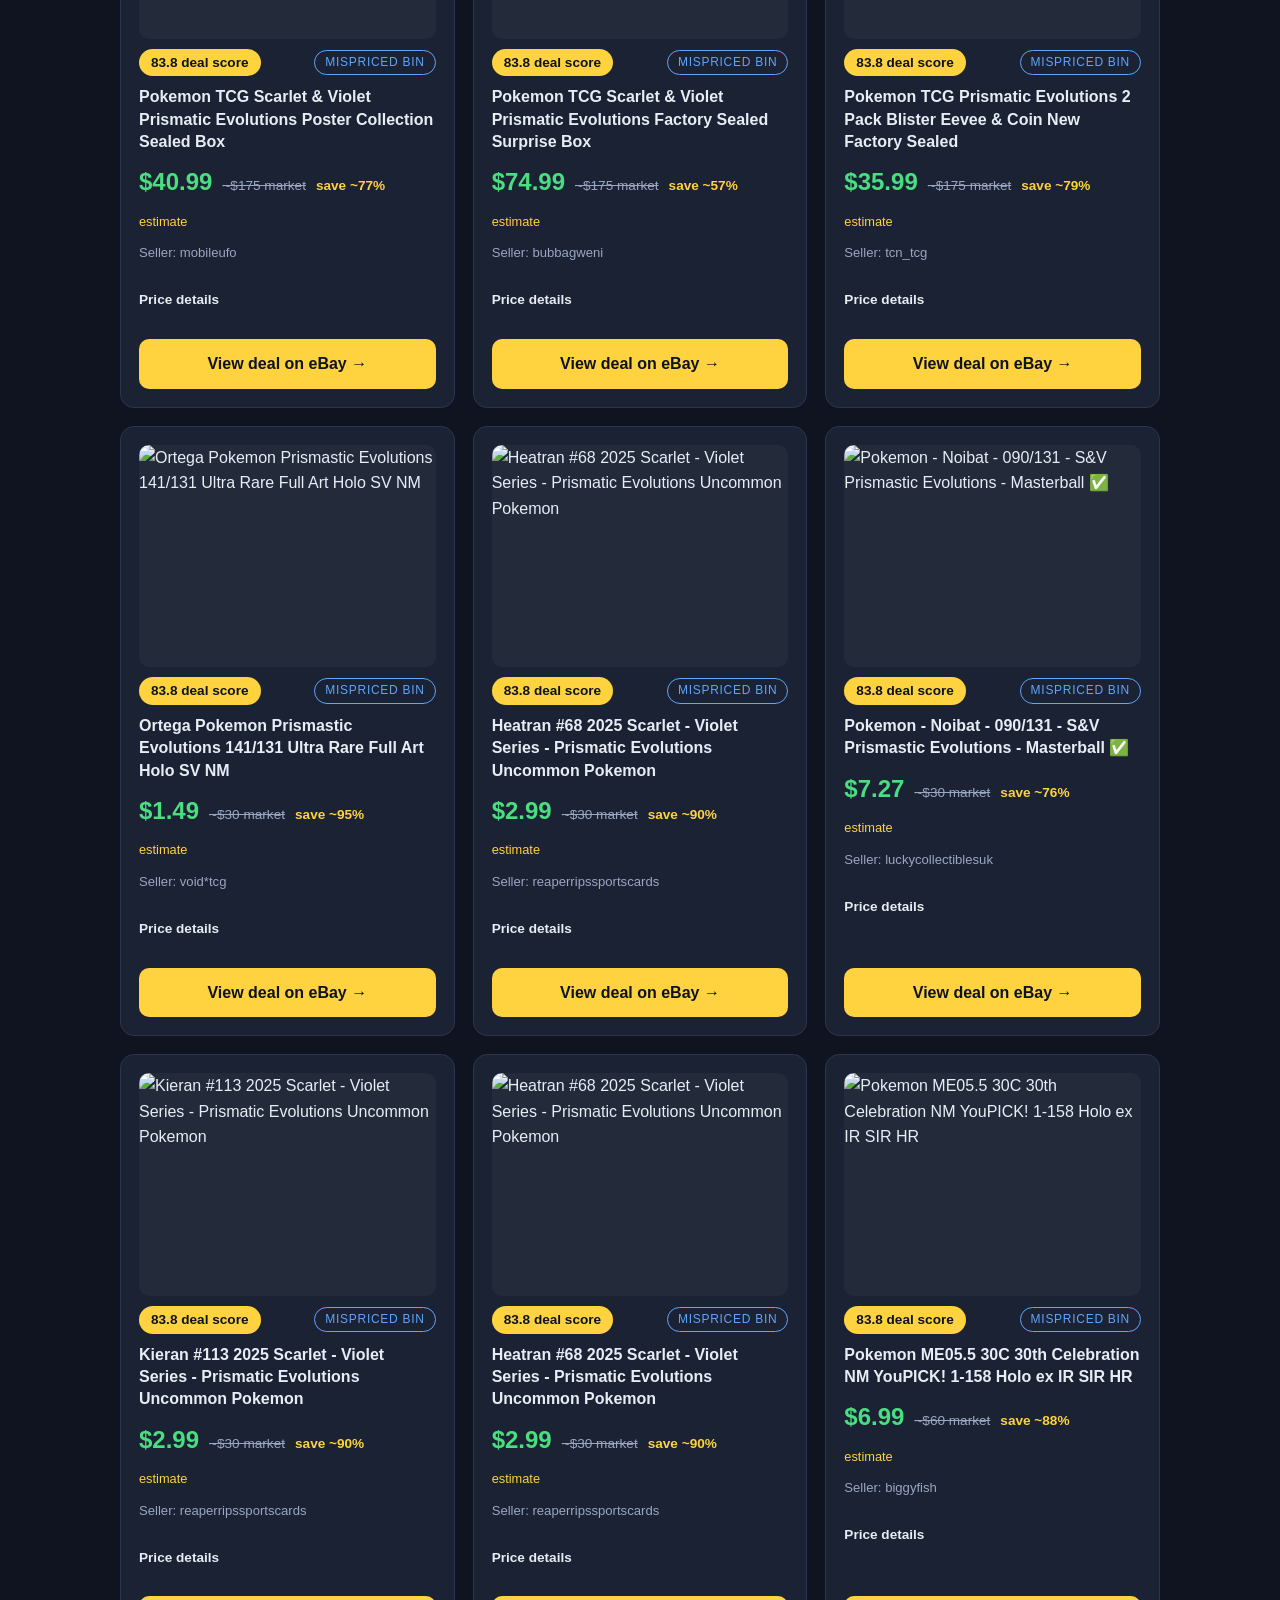
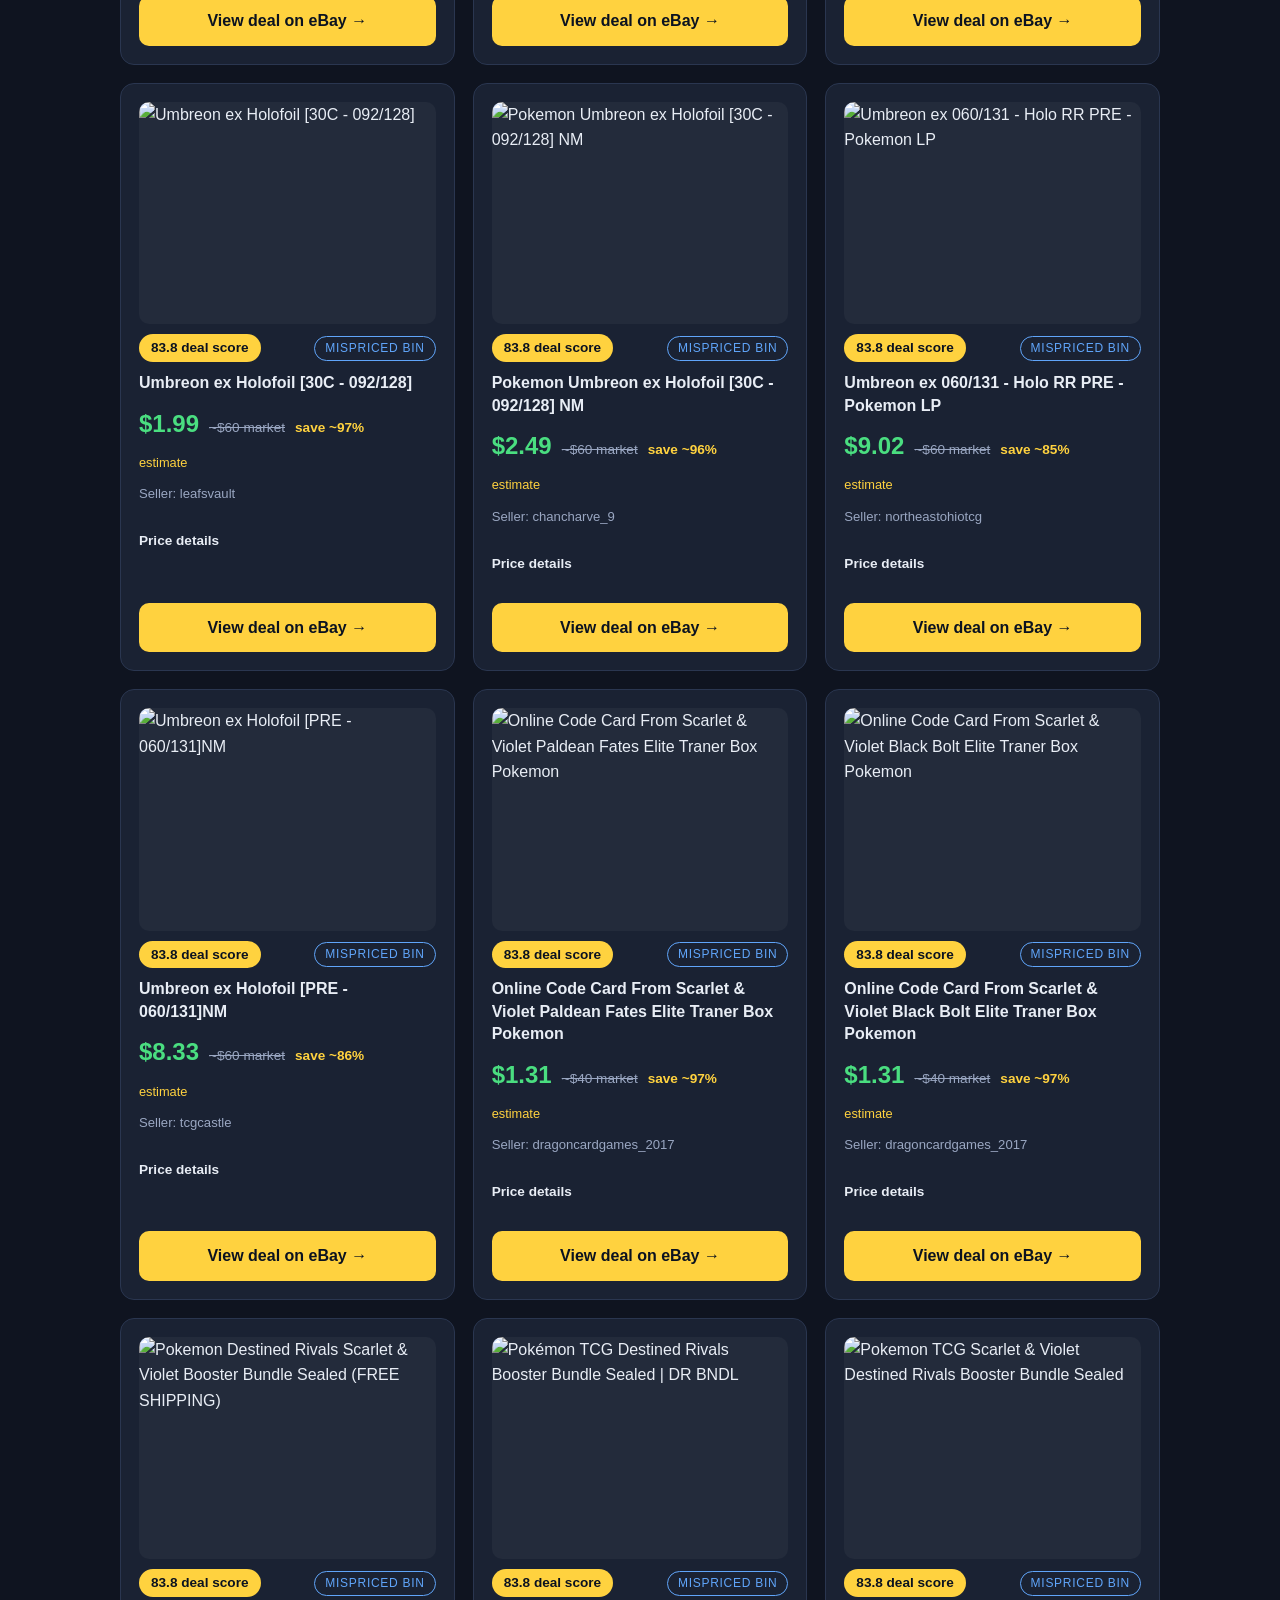
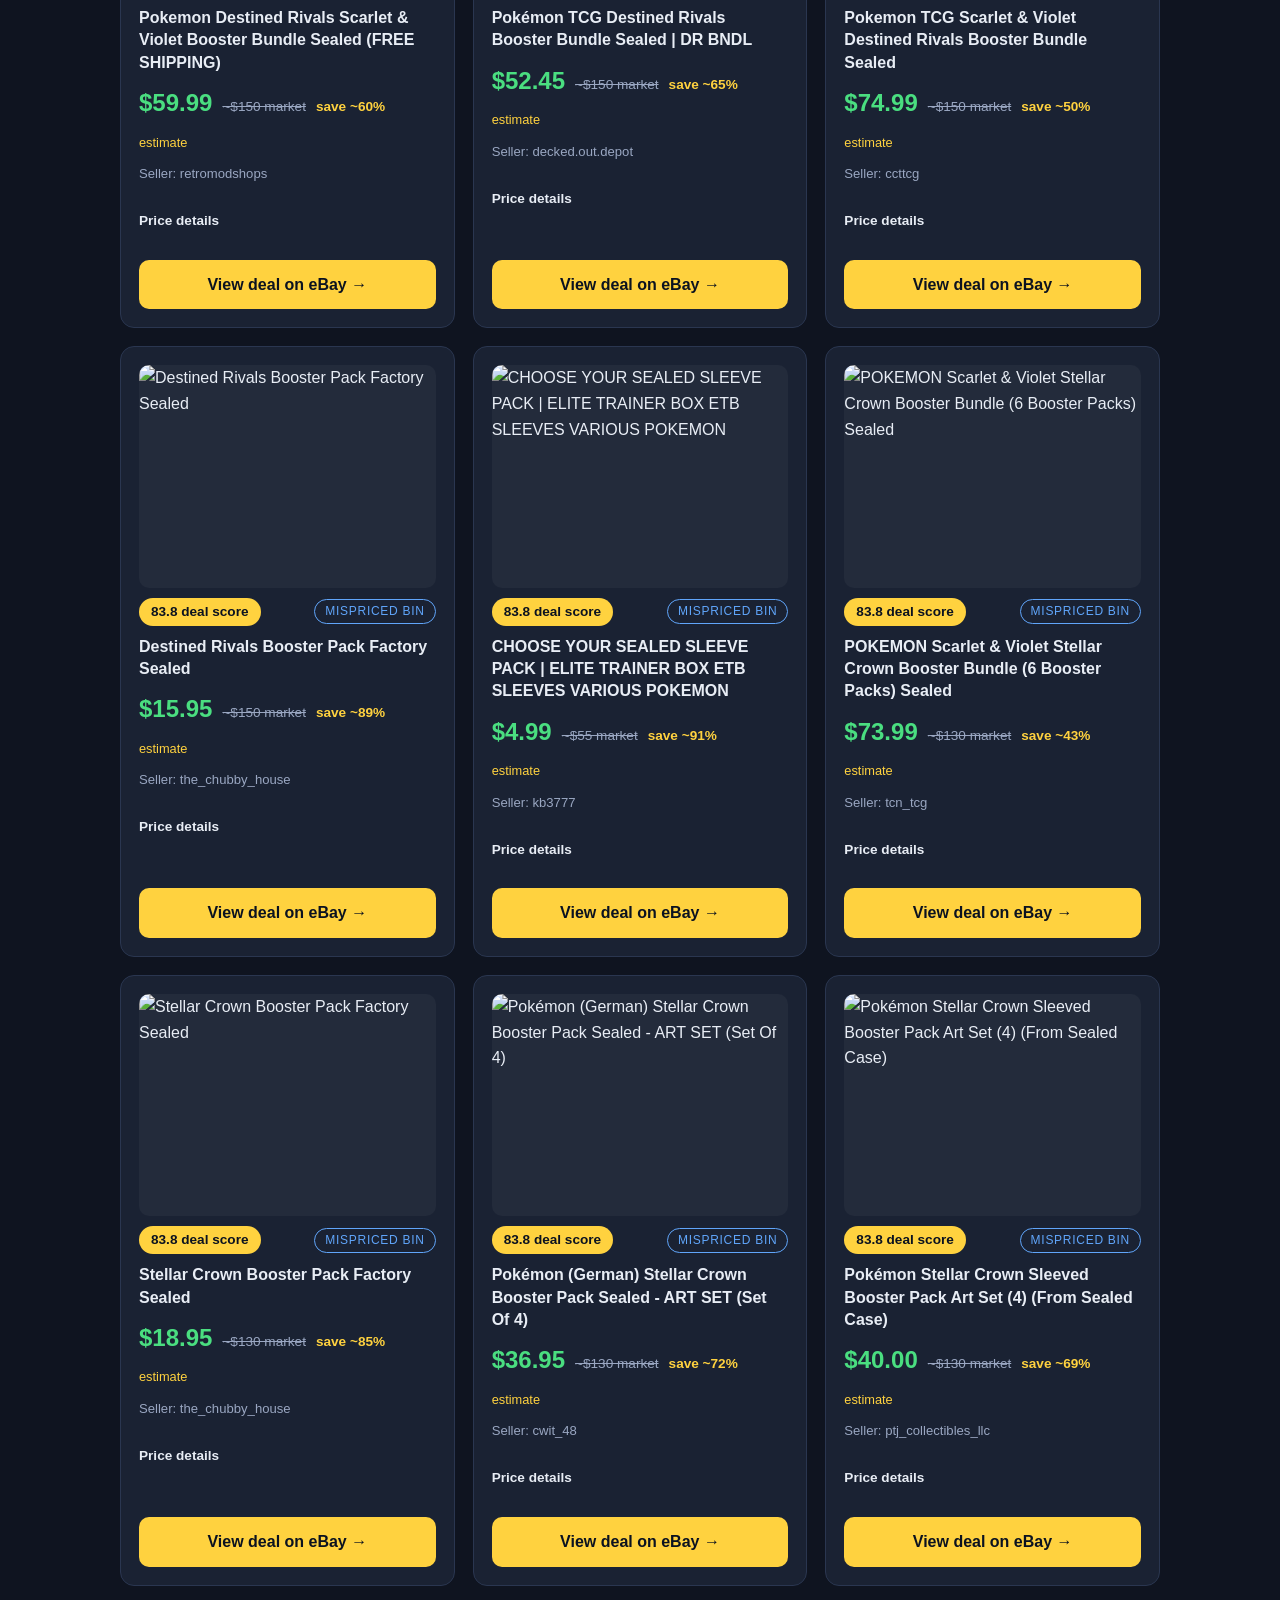
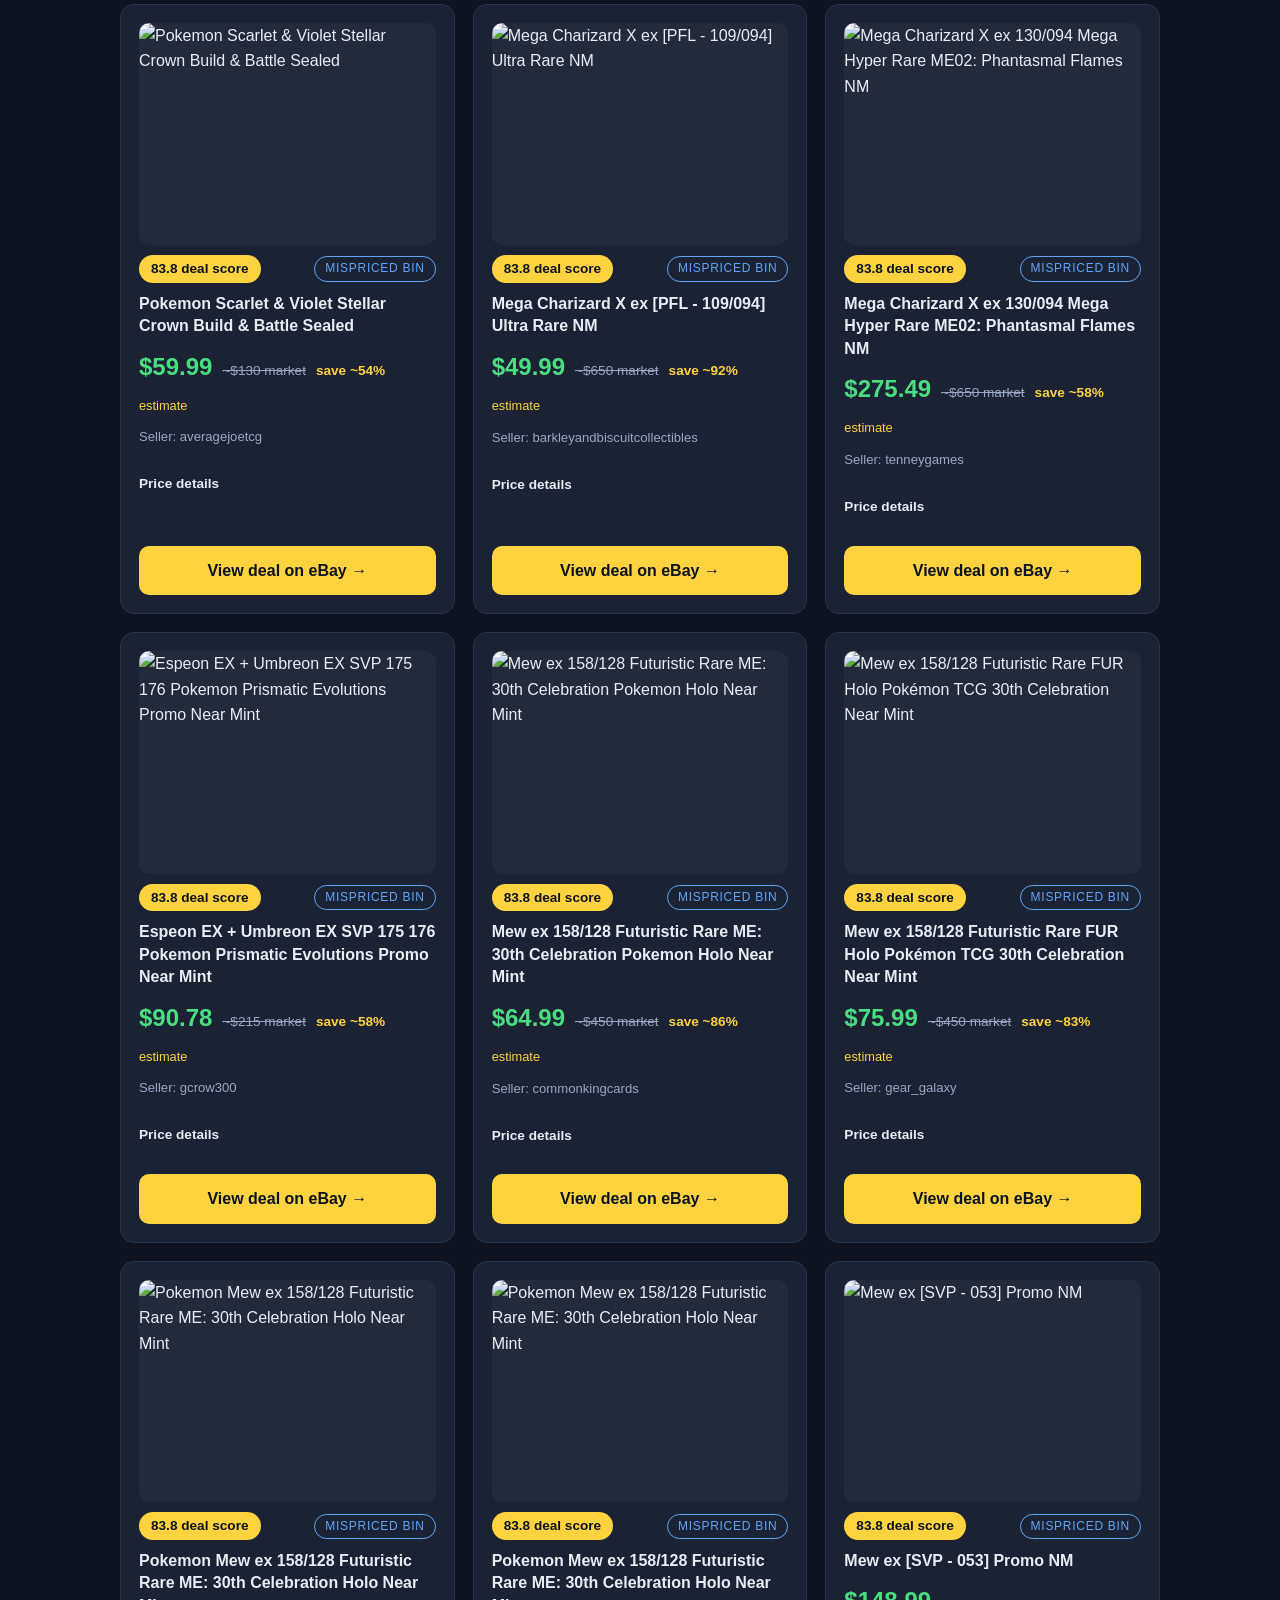
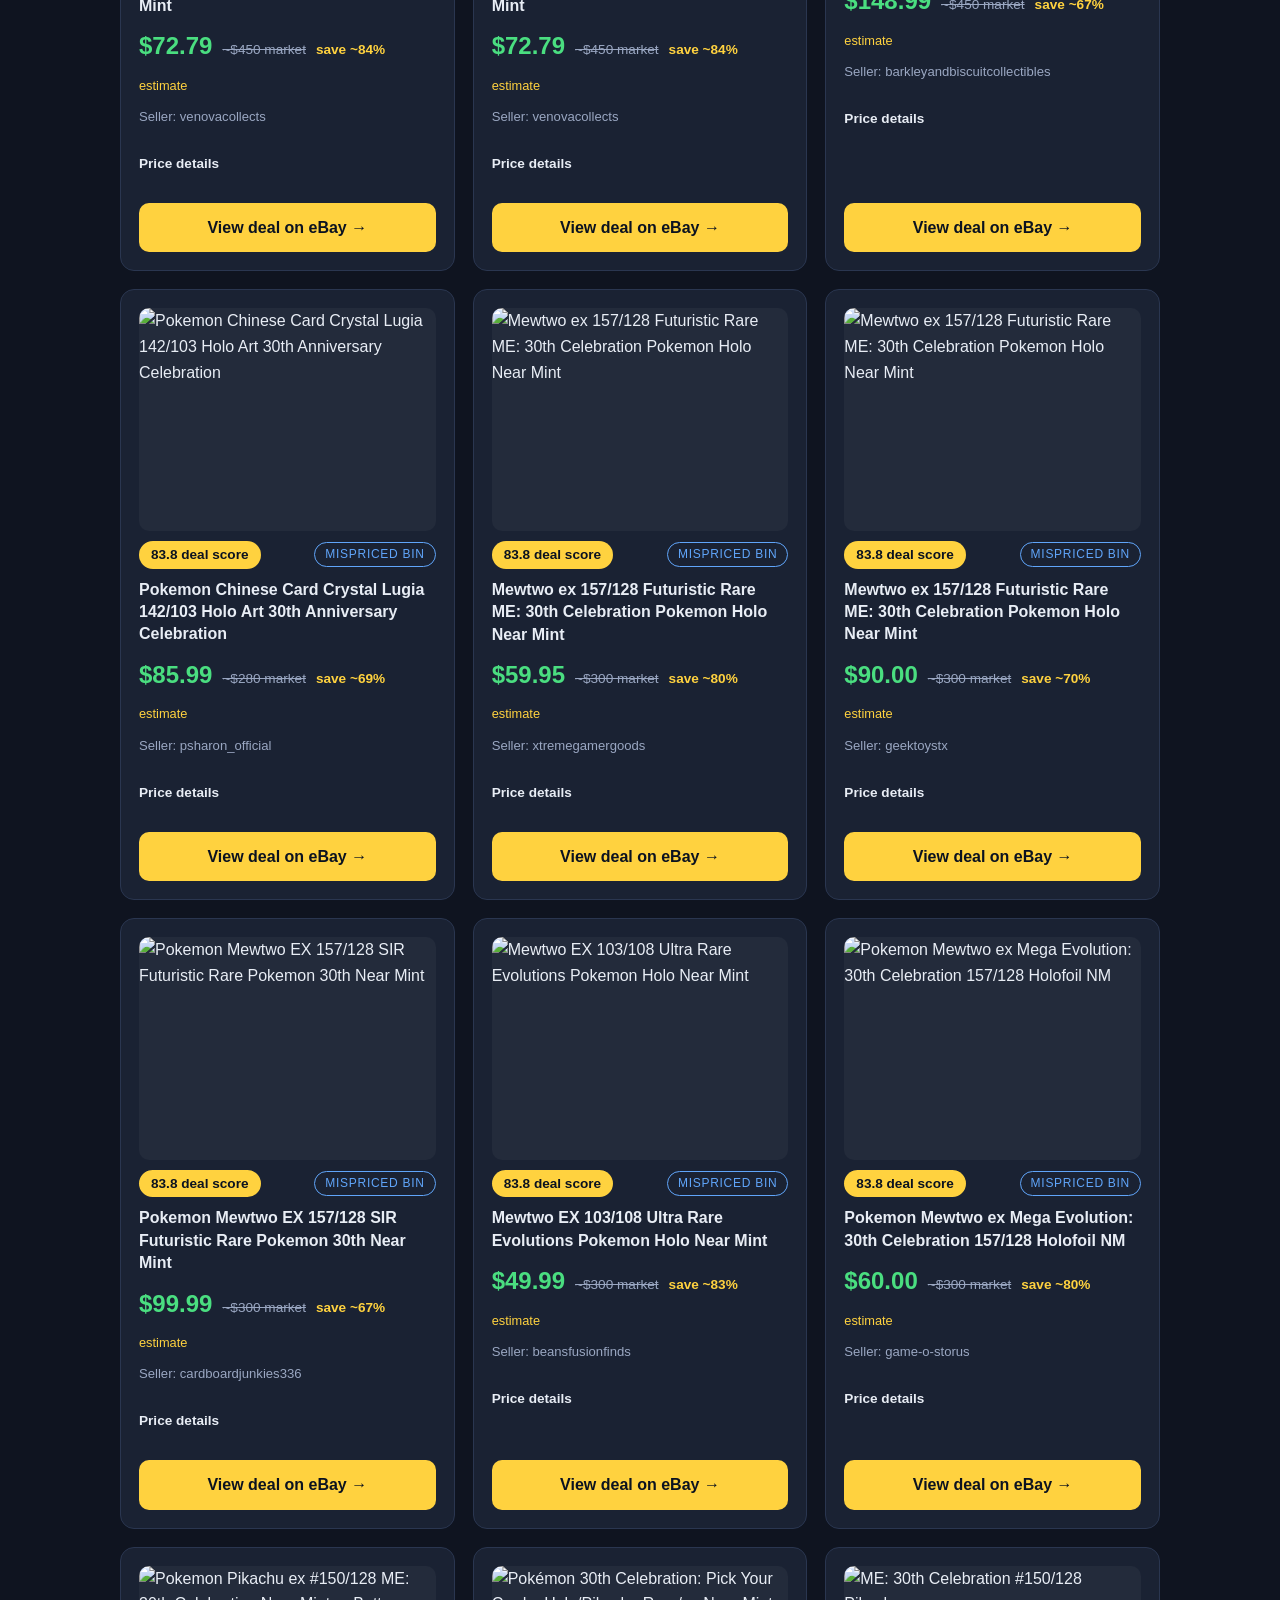
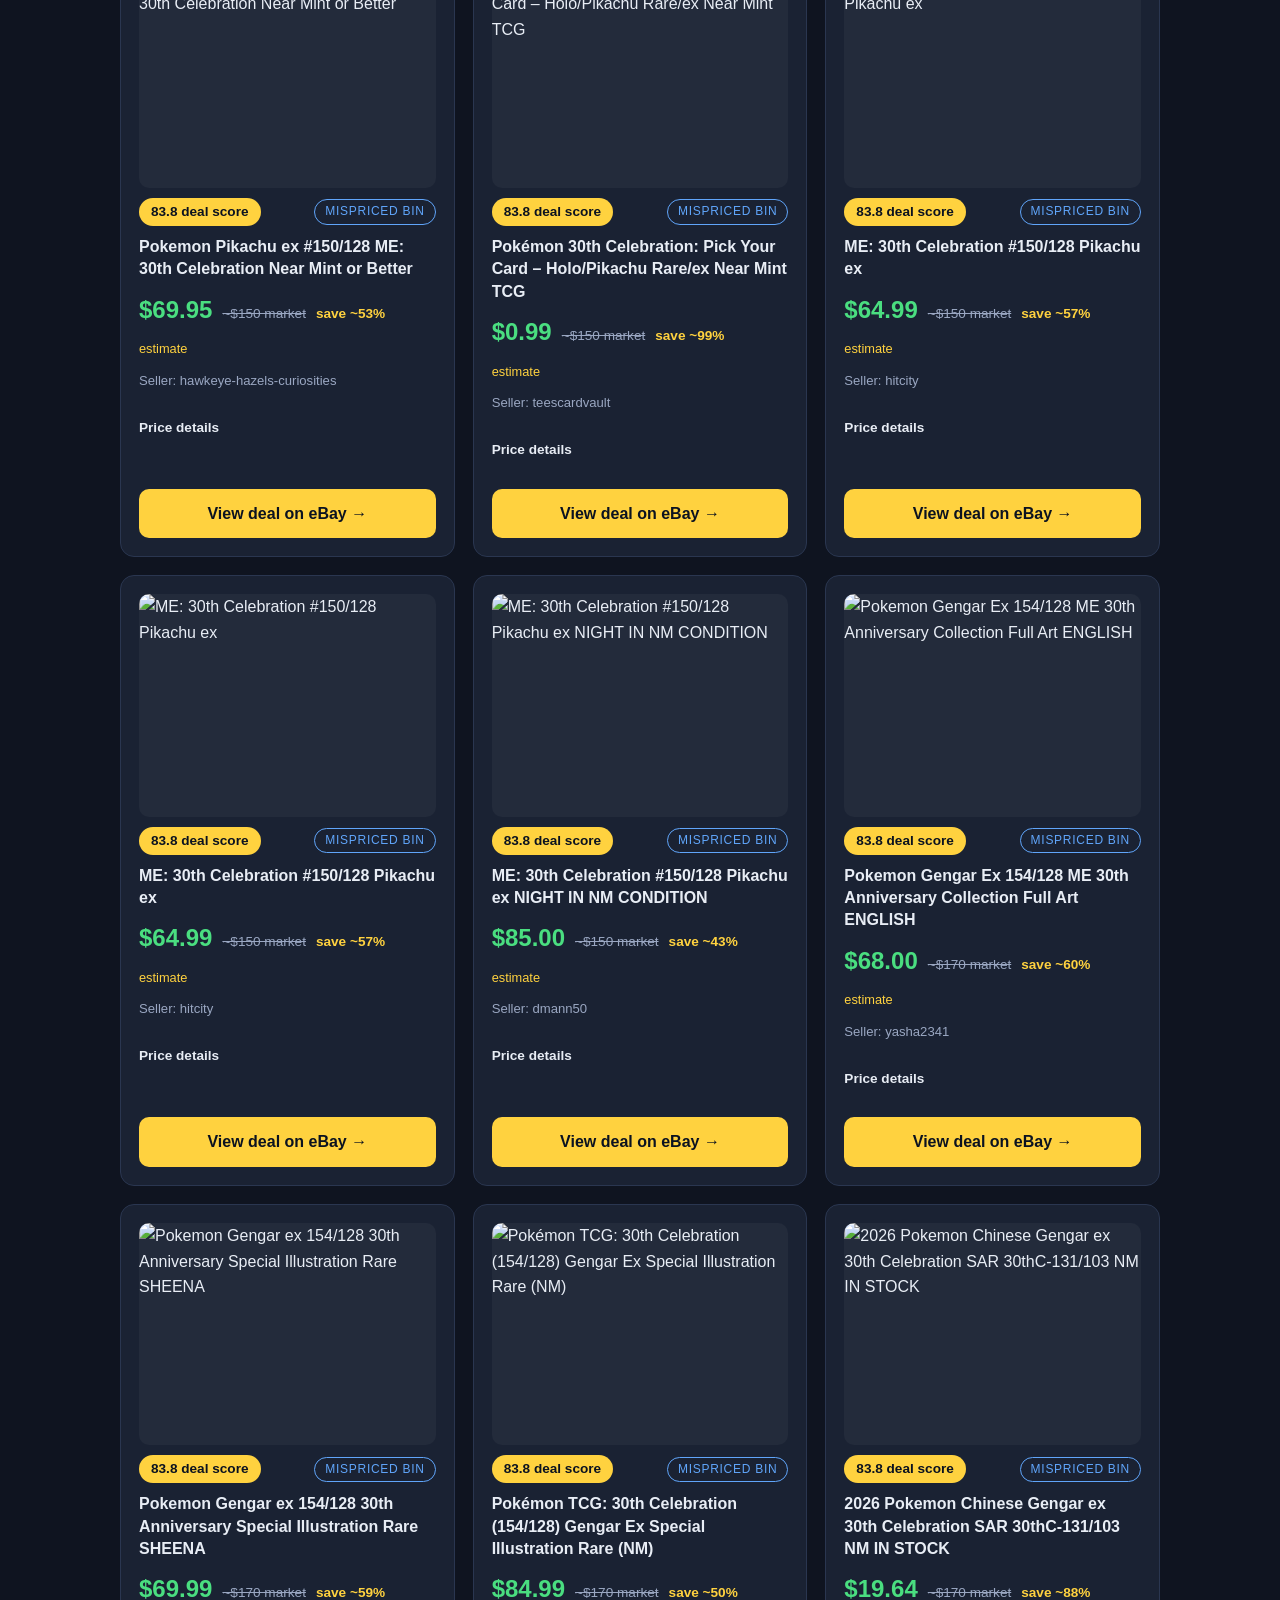
==== commit ce811bb6: "Add files via upload" ====
--- a/index.html
+++ b/index.html
@@ -4,7 +4,7 @@
 <meta charset="UTF-8">
 <meta name="viewport" content="width=device-width, initial-scale=1.0">
 <title>Card Clurb — underpriced Pokémon cards, updated every 4 hours</title>
-<meta name="description" content="We scan eBay every 4 hours for Pokémon cards selling under market. Free, no account needed.">
+<meta name="description" content="Underpriced Pokémon cards on eBay, scored against real sold prices. Free, no account needed.">
 <link rel="stylesheet" href="styles.css">
 </head>
 <body>
@@ -22,29 +22,74 @@
 <div class="wrap">
   <section class="hero">
     <h1>We find underpriced Pokémon cards so you don't have to.</h1>
-    <p>Every 4 hours this site scans eBay for cards selling under market, auctions
-       ending with no bids, and sealed boxes priced too low. The 115 best end up
-       here. Check back often — the list changes every scan.</p>
+    <p>Underpriced Pokémon cards on eBay — every listing scored against real sold
+       prices, with the evidence shown.</p>
+    <p class="scan-meta"><span id="last-scan"></span><span id="last-verify"></span></p>
     <p class="next-refresh" id="next-refresh"></p>
   </section>
 
-  <section class="search">
-    <input type="search" id="deal-search" placeholder='Search these deals — try "mew" or "psa 10"' aria-label="Search deals" autocomplete="off">
+  <div class="stale-banner" id="stale-banner" hidden></div>
+
+  <section class="filters" aria-label="Filter deals">
+    <div class="filter-row">
+      <div class="filter-search">
+        <label for="deal-search">Search these <span id="deal-count">–</span> deals</label>
+        <input type="search" id="deal-search" placeholder='Try "mew" or "psa 10"' autocomplete="off">
+      </div>
+      <div class="filter-group">
+        <label for="filter-type">Deal type</label>
+        <select id="filter-type">
+          <option value="all">All types</option>
+          <option value="mispriced_bin">Mispriced BIN</option>
+          <option value="auction_snipe">Auction snipe</option>
+          <option value="watch">Under market</option>
+        </select>
+      </div>
+      <div class="filter-group">
+        <label for="filter-discount">Min. discount</label>
+        <select id="filter-discount">
+          <option value="any">Any</option>
+          <option value="15">15%+</option>
+          <option value="25">25%+</option>
+          <option value="40">40%+</option>
+        </select>
+      </div>
+      <div class="filter-group">
+        <label for="filter-confidence">Confidence</label>
+        <select id="filter-confidence">
+          <option value="any">Any</option>
+          <option value="high">High</option>
+          <option value="medium_plus">Medium and up</option>
+        </select>
+      </div>
+      <div class="filter-group">
+        <label for="filter-product">Product type</label>
+        <select id="filter-product">
+          <option value="all">All</option>
+          <option value="raw_single">Raw</option>
+          <option value="graded_single">Graded</option>
+          <option value="sealed">Sealed</option>
+        </select>
+      </div>
+    </div>
+    <p class="result-count" id="result-count" aria-live="polite"></p>
   </section>
 
-  <section class="deals" id="deals"></section>
+  <section class="deals" id="deals" aria-label="Deals"></section>
 
   <section class="pro" id="pro">
-    <h2>Card Clurb</h2>
-    <p>The free page updates every 4 hours, and everyone sees the same deals.
-       Card Clurb sends you an alert the moment a high-score deal shows up, so you see
-       it first. You can also set up watchlists for specific cards and check
-       price history to know what's actually a good price.</p>
+    <h2>Card Clurb Pro</h2>
+    <p>The free feed above is the whole scanner, free forever. Pro is for
+       people who want to move faster than the feed: it locks in every premium
+       feature as it ships.</p>
     <ul>
-      <li>Email alerts when a 90+ deal drops</li>
-      <li>Watchlists for the exact cards you're hunting</li>
-      <li>Price history per card</li>
-      <li>New categories first as we add them</li>
+      <li><strong>Price history per card</strong> — sale-price trends are already
+          collecting behind every deal (see "Price details" on any card).</li>
+      <li><strong>Deal alerts</strong> — email the moment a 90+ deal drops.
+          In development; members get it first at no extra charge.</li>
+      <li><strong>Watchlists</strong> — track the exact cards you're hunting.
+          In development; members get it first at no extra charge.</li>
+      <li>New categories and searches before anyone else.</li>
     </ul>
     <div class="price-tag">$14.99</div>
     <p class="fine">$14.99 once. Not a subscription.</p>
@@ -63,75 +108,318 @@
 </footer>
 
 <script>
+'use strict';
+/* Pure helpers — no DOM access, safe to unit-test. */
+const typeLabel = { mispriced_bin: 'Mispriced BIN', auction_snipe: 'Auction snipe', watch: 'Under market' };
+const productLabel = { raw_single: 'Raw', graded_single: 'Graded', sealed: 'Sealed' };
+
+function escapeHtml(s) {
+  return String(s == null ? '' : s).replace(/[&<>"']/g, c => ({'&':'&amp;','<':'&lt;','>':'&gt;','"':'&quot;',"'":'&#39;'}[c]));
+}
+
+function effectivePrice(deal) {
+  const t = deal.total_price, p = deal.price;
+  if (typeof t === 'number' && t > 0) return t;
+  if (typeof p === 'number' && p > 0) return p;
+  return null;
+}
+
+function marketValue(deal) {
+  const m = deal.pricing && typeof deal.pricing.market === 'number'
+    ? deal.pricing.market : deal.market_estimate;
+  return (typeof m === 'number' && m > 0) ? m : null;
+}
+
+/* Apparent discount vs market, as a 0-100 number. Null when not computable. */
+function discountPct(deal) {
+  const price = effectivePrice(deal), market = marketValue(deal);
+  if (price == null || market == null) return null;
+  return Math.round((1 - price / market) * 100);
+}
+
+function timeAgo(iso, nowMs) {
+  const t = new Date(iso).getTime();
+  if (isNaN(t)) return null;
+  const now = typeof nowMs === 'number' ? nowMs : Date.now();
+  const s = Math.max(0, Math.floor((now - t) / 1000));
+  if (s < 60) return 'just now';
+  const m = Math.floor(s / 60);
+  if (m < 60) return m + 'm ago';
+  const h = Math.floor(m / 60);
+  if (h < 48) return h + 'h ago';
+  return Math.floor(h / 24) + 'd ago';
+}
+
+function gradeLabel(company, grade) {
+  const bits = [];
+  if (company) {
+    const c = String(company).toLowerCase();
+    const known = { psa: 'PSA', bgs: 'BGS', cgc: 'CGC', sgc: 'SGC', ace: 'ACE', tag: 'TAG', hga: 'HGA' };
+    bits.push(known[c] || String(company));
+  }
+  if (grade) bits.push(String(grade));
+  return bits.join(' ') || null;
+}
+
+/* Exact card identity line, or null when the feed has no identity block. */
+function identityLine(deal) {
+  const id = deal.identity;
+  if (!id || typeof id !== 'object') return null;
+  const parts = [];
+  if (id.product_name) parts.push(String(id.product_name));
+  const setBits = [id.set_name, id.card_number].filter(Boolean).map(String).join(' ');
+  if (setBits) parts.push(setBits);
+  const g = gradeLabel(id.grading_company, id.grade);
+  if (g) parts.push(g);
+  if (id.sealed_format) parts.push(String(id.sealed_format));
+  else if (id.product_type === 'sealed') parts.push('Sealed');
+  if (id.language && String(id.language).toLowerCase() !== 'english') parts.push(String(id.language));
+  return parts.length ? parts.join(' · ') : null;
+}
+
+/* Confidence badge + pricing-source note. Returns {badge, note} strings (may be empty). */
+function confidenceMeta(deal) {
+  const level = deal.match_confidence;
+  const badge = (level === 'high' || level === 'medium' || level === 'low')
+    ? '<span class="conf conf-' + level + '">' + level.charAt(0).toUpperCase() + level.slice(1) + ' confidence</span>'
+    : '';
+  let note = '', cls = '';
+  const pr = deal.pricing;
+  if (pr && pr.source === 'ebay-observed') {
+    const n = pr.confirmed_sales;
+    note = 'based on ' + (typeof n === 'number' ? n : '–') + ' eBay sales';
+    cls = 'ok';
+  } else if (pr && pr.source === 'stale') {
+    note = 'price may be stale';
+    cls = 'bad';
+  } else if (pr && pr.source === 'static-anchor') {
+    note = 'estimate';
+    cls = 'warn';
+  } else if (marketValue(deal) != null) {
+    note = 'estimate';
+    cls = 'warn';
+  }
+  const noteHtml = note ? '<span class="src src-' + cls + '">' + escapeHtml(note) + '</span>' : '';
+  return { badge, noteHtml };
+}
+
+function isAuction(deal) {
+  const bo = deal.buying_options;
+  if (Array.isArray(bo) && bo.length) return bo.includes('AUCTION');
+  return !!deal.ends_at;
+}
+
+function fmtMoney(n) {
+  return '$' + Number(n).toFixed(2);
+}
+
+function fmtDate(iso) {
+  const d = new Date(iso);
+  return isNaN(d.getTime()) ? null : d.toLocaleString();
+}
+
+/* All active filters AND together. */
+function passesFilters(deal, f) {
+  if (f.q) {
+    const id = deal.identity || {};
+    const hay = [deal.title, deal.seller, id.product_name, id.set_name, id.card_number]
+      .filter(Boolean).join(' ').toLowerCase();
+    if (!hay.includes(f.q)) return false;
+  }
+  if (f.type !== 'all' && deal.deal_type !== f.type) return false;
+  if (f.minDiscount !== 'any') {
+    const d = discountPct(deal);
+    if (d == null || d < Number(f.minDiscount)) return false;
+  }
+  if (f.confidence !== 'any') {
+    const c = deal.match_confidence;
+    if (f.confidence === 'high') { if (c !== 'high') return false; }
+    else if (c !== 'high' && c !== 'medium') return false;
+  }
+  if (f.product !== 'all') {
+    const pt = deal.identity && deal.identity.product_type;
+    if (pt !== f.product) return false;
+  }
+  return true;
+}
+
+function dealCard(deal) {
+  const price = effectivePrice(deal);
+  const market = marketValue(deal);
+  const save = discountPct(deal);
+  const ident = identityLine(deal);
+  const conf = confidenceMeta(deal);
+  const auction = isAuction(deal);
+  const ends = auction ? fmtDate(deal.ends_at) : null;
+  const checked = deal.verified_at ? timeAgo(deal.verified_at) : null;
+  const failed = deal.verification_status === 'check_failed';
+  const ship = deal.shipping_cost;
+  const margin = deal.net_margin_est;
+  const score = typeof deal.deal_score === 'number' ? deal.deal_score : null;
+
+  return '<article class="deal">'
+    + (deal.image
+        ? '<div class="deal-img-wrap"><img class="deal-img" src="' + escapeHtml(deal.image) + '" alt="' + escapeHtml(deal.title || 'Card listing photo') + '" loading="lazy"></div>'
+        : '')
+    + '<div class="deal-top">'
+    + (score != null ? '<span class="score' + (score < 85 ? ' mid' : '') + '">' + escapeHtml(score) + ' deal score</span>' : '')
+    + '<span class="type">' + escapeHtml(typeLabel[deal.deal_type] || deal.deal_type || 'deal') + '</span>'
+    + '</div>'
+    + '<h3>' + escapeHtml(deal.title || 'Untitled listing') + '</h3>'
+    + (ident ? '<p class="identity">' + escapeHtml(ident) + '</p>' : '')
+    + '<div class="price-row">'
+    + (price != null
+        ? '<span class="price">' + fmtMoney(price) + '</span>'
+          + (typeof ship === 'number' && ship > 0 ? '<span class="ship">+ ' + fmtMoney(ship) + ' shipping</span>' : '')
+          + (ship === 0 ? '<span class="ship">free shipping</span>' : '')
+        : '<span class="price-na">Price unavailable</span>')
+    + (market != null ? '<span class="market">~$' + Number(market).toFixed(0) + ' market</span>' : '')
+    + (save != null && save > 0 ? '<span class="save">save ~' + save + '%</span>' : '')
+    + '</div>'
+    + ((conf.badge || conf.noteHtml) ? '<div class="conf-row">' + conf.badge + conf.noteHtml + '</div>' : '')
+    + '<div class="meta">Seller: ' + escapeHtml(deal.seller || 'unknown')
+    + (ends ? ' · Ends ' + escapeHtml(ends) : '')
+    + (auction && deal.bid_count != null ? ' · ' + escapeHtml(deal.bid_count) + ' bids' : '')
+    + '</div>'
+    + (checked && !failed ? '<p class="checked">Checked ' + escapeHtml(checked) + '</p>' : '')
+    + (failed ? '<p class="verify-warn">⚠ Couldn\u2019t re-verify this listing — it may have sold.</p>' : '')
+    + (deal.why ? '<p class="why">' + escapeHtml(deal.why) + '</p>' : '')
+    + (margin && typeof margin.est_margin_pct === 'number'
+        ? '<p class="margin">est. net margin ~' + Math.round(margin.est_margin_pct) + '% after fees &amp; shipping</p>' : '')
+    + (deal.pricing
+        ? '<details class="pricing"><summary>Price details</summary><p>eBay market: ~$'
+          + Number(deal.pricing.market).toFixed(0) + ' — '
+          + (deal.pricing.source === 'ebay-observed'
+              ? 'median of ' + escapeHtml(deal.pricing.confirmed_sales) + ' confirmed eBay sales in the last 30 days'
+              : deal.pricing.source === 'stale'
+                ? 'this reference may be out of date'
+                : 'estimate while we collect confirmed eBay sales')
+          + '.</p></details>'
+        : '')
+    + '<a class="btn" href="' + escapeHtml(deal.url || '#') + '" target="_blank" rel="nofollow sponsored noopener">View deal on eBay →</a>'
+    + '</article>';
+}
+
+/* ---- DOM wiring (browser only) ---- */
 let allDeals = [];
-const typeLabel = { mispriced_bin: 'Mispriced BIN', auction_snipe: 'Auction snipe', watch: 'Under market' };
+
+function currentFilters() {
+  return {
+    q: document.getElementById('deal-search').value.trim().toLowerCase(),
+    type: document.getElementById('filter-type').value,
+    minDiscount: document.getElementById('filter-discount').value,
+    confidence: document.getElementById('filter-confidence').value,
+    product: document.getElementById('filter-product').value
+  };
+}
+
+function applyFilters() {
+  const f = currentFilters();
+  const shown = allDeals.filter(d => passesFilters(d, f));
+  renderDeals(shown);
+  const rc = document.getElementById('result-count');
+  rc.textContent = allDeals.length
+    ? 'Showing ' + shown.length + ' of ' + allDeals.length + ' deals'
+    : '';
+}
 
 function renderDeals(deals) {
   const box = document.getElementById('deals');
   if (!deals.length) {
-    box.innerHTML = '<div class="empty">No deals match that search. Try something broader.</div>';
+    box.innerHTML = '<div class="empty">No deals match — try broadening your filters.</div>';
     return;
   }
-  box.innerHTML = deals.map(deal => {
-    const save = deal.market_estimate && deal.price
-      ? Math.round((1 - deal.price / deal.market_estimate) * 100) : null;
-    return `<article class="deal">
-      ${deal.image ? `<img class="deal-img" src="${escapeHtml(deal.image)}" alt="" loading="lazy">` : ''}
-      <div class="deal-top">
-        <span class="score ${deal.deal_score < 85 ? 'mid' : ''}">${deal.deal_score} deal score</span>
-        <span class="type">${typeLabel[deal.deal_type] || deal.deal_type}</span>
-      </div>
-      <h3>${escapeHtml(deal.title)}</h3>
-      <div class="price-row">
-        <span class="price">$${deal.price?.toFixed(2)}</span>
-        ${deal.market_estimate ? `<span class="market">~$${deal.market_estimate.toFixed(0)} market</span>` : ''}
-        ${save && save > 0 ? `<span class="save">save ~${save}%</span>` : ''}
-      </div>
-      <div class="meta">Seller: ${escapeHtml(deal.seller)}${deal.ends_at ? ' · Ends ' + new Date(deal.ends_at).toLocaleString() : ''}${deal.bid_count != null ? ' · ' + deal.bid_count + ' bids' : ''}</div>
-      ${deal.pricing ? `<details class="pricing">
-        <summary>Price details</summary>
-        <p>eBay market: ~$${Number(deal.pricing.market).toFixed(0)} — ${
-          deal.pricing.source === 'ebay-observed'
-            ? `median of ${deal.pricing.confirmed_sales} confirmed eBay sales in the last 30 days`
-            : `estimate while we collect confirmed eBay sales`}.</p>
-      </details>` : ''}
-      <a class="btn" href="${escapeHtml(deal.url)}" target="_blank" rel="nofollow sponsored noopener">View deal on eBay →</a>
-    </article>`;
-  }).join('');
-}
-
-fetch('deals.json')
-  .then(r => { if (!r.ok) throw new Error('feed missing'); return r.json(); })
-  .then(feed => {
-    allDeals = feed.deals || [];
-    if (!allDeals.length) {
-      document.getElementById('deals').innerHTML = '<div class="empty">No deals this scan. New scan in 4 hours.</div>';
-      return;
-    }
-    renderDeals(allDeals);
-  })
-  .catch(() => {
-    document.getElementById('deals').innerHTML = '<div class="empty">First scan is still running. Deals show up here automatically — give it a minute.</div>';
-  });
-
-document.getElementById('deal-search').addEventListener('input', e => {
-  const q = e.target.value.trim().toLowerCase();
-  if (!q) { renderDeals(allDeals); return; }
-  renderDeals(allDeals.filter(d =>
-    ((d.title || '') + ' ' + (d.seller || '')).toLowerCase().includes(q)
-  ));
-});
-
-function escapeHtml(s) {
-  return String(s).replace(/[&<>"']/g, c => ({'&':'&amp;','<':'&lt;','>':'&gt;','"':'&quot;',"'":'&#39;'}[c]));
+  box.innerHTML = deals.map(dealCard).join('');
+}
+
+function skeletons(n) {
+  let h = '';
+  for (let i = 0; i < (n || 6); i++) {
+    h += '<article class="deal skeleton" aria-hidden="true">'
+      + '<div class="sk sk-img"></div><div class="sk sk-line"></div><div class="sk sk-line short"></div>'
+      + '</article>';
+  }
+  return h;
+}
+
+function showStaleBanner(feed) {
+  const el = document.getElementById('stale-banner');
+  const gen = feed.generated_at ? new Date(feed.generated_at).getTime() : NaN;
+  if (isNaN(gen)) {
+    el.hidden = false;
+    el.textContent = 'Couldn\u2019t determine feed freshness — this data may be stale.';
+    return;
+  }
+  if (Date.now() - gen > 6 * 3600 * 1000) {
+    el.hidden = false;
+    el.textContent = 'Feed is stale — last updated ' + (timeAgo(feed.generated_at) || 'a while ago') + '.';
+  } else {
+    el.hidden = true;
+  }
+}
+
+function showScanMeta(feed, deals) {
+  const ls = document.getElementById('last-scan');
+  const lv = document.getElementById('last-verify');
+  const gen = feed.last_search_at || feed.generated_at;
+  ls.textContent = gen && !isNaN(new Date(gen).getTime())
+    ? 'Last full scan: ' + new Date(gen).toLocaleString() + '  ·  '
+    : '';
+  let latest = null;
+  for (const d of deals) {
+    if (!d.verified_at) continue;
+    if (!latest || d.verified_at > latest) latest = d.verified_at;
+  }
+  lv.textContent = (latest && !isNaN(new Date(latest).getTime()))
+    ? 'Prices rechecked: ' + new Date(latest).toLocaleString()
+    : '';
+}
+
+function init() {
+  const box = document.getElementById('deals');
+  box.innerHTML = skeletons(6);
+  ['deal-search', 'filter-type', 'filter-discount', 'filter-confidence', 'filter-product']
+    .forEach(id => document.getElementById(id).addEventListener('input', applyFilters));
+
+  fetch('deals.json')
+    .then(r => { if (!r.ok) throw new Error('feed missing'); return r.json(); })
+    .then(feed => {
+      allDeals = Array.isArray(feed.deals) ? feed.deals : [];
+      document.getElementById('deal-count').textContent = allDeals.length;
+      showStaleBanner(feed);
+      showScanMeta(feed, allDeals);
+      if (feed.mock_mode) {
+        box.innerHTML = '<div class="empty">The scanner is in demo mode right now — live deals will appear here automatically.</div>';
+        document.getElementById('result-count').textContent = '';
+        return;
+      }
+      if (!allDeals.length) {
+        box.innerHTML = '<div class="empty">No deals this scan. New deals land here after the next refresh.</div>';
+        document.getElementById('result-count').textContent = '';
+        return;
+      }
+      applyFilters();
+    })
+    .catch(() => {
+      box.innerHTML = '<div class="empty"><p><strong>Couldn\u2019t load the deals feed.</strong></p>'
+        + '<p>Check your connection and try again.</p>'
+        + '<p><button class="btn ghost-dark" id="retry" type="button">Retry</button></p></div>';
+      const rb = document.getElementById('retry');
+      if (rb) rb.addEventListener('click', () => window.location.reload());
+    });
+
+  tickRefresh();
+  setInterval(tickRefresh, 1000);
 }
 
 // Scans run every 4h at :05 UTC (cron: 5 */4 * * *). Countdown to the next one.
 function nextScanTime() {
+  // Workflow cron is hourly at :05 UTC ('5 * * * *'); full scans land on
+  // 00/04/08/12/16/20, other hours run recheck passes. Next :05 boundary.
   const now = new Date();
   const n = new Date(now);
   n.setUTCMinutes(5, 0, 0);
-  while (n.getUTCHours() % 4 !== 0 || n <= now) n.setUTCHours(n.getUTCHours() + 1);
+  if (n <= now) n.setUTCHours(n.getUTCHours() + 1);
   return n;
 }
 function tickRefresh() {
@@ -142,10 +430,13 @@
   const h = Math.floor(ms / 3600000),
         m = Math.floor(ms % 3600000 / 60000),
         s = Math.floor(ms % 60000 / 1000);
-  el.textContent = `Next refresh in ${h}h ${m}m ${s}s · ${target.toLocaleTimeString([], {hour: 'numeric', minute: '2-digit'})} your time`;
-}
-tickRefresh();
-setInterval(tickRefresh, 1000);
+  el.textContent = 'Next refresh in ' + h + 'h ' + m + 'm ' + s + 's · ' + target.toLocaleTimeString([], {hour: 'numeric', minute: '2-digit'}) + ' your time';
+}
+
+if (typeof document !== 'undefined') {
+  if (document.readyState === 'loading') document.addEventListener('DOMContentLoaded', init);
+  else init();
+}
 </script>
 </body>
 </html>
--- a/styles.css
+++ b/styles.css
@@ -31,20 +31,36 @@
 .hero h1 span { color: var(--accent); }
 .hero p { color: var(--muted); max-width: 640px; margin: 0 auto 8px; }
 .next-refresh { font-size: .85rem; color: var(--muted); margin-top: 4px; }
-.search { padding: 6px 0 4px; }
-.search input {
-  width: 100%;
-  max-width: 520px;
-  padding: 12px 16px;
-  font-size: 1rem;
-  color: var(--text);
-  background: var(--card);
-  border: 1px solid var(--card-border);
-  border-radius: 10px;
-  outline: none;
+.scan-meta { font-size: .8rem; color: var(--muted); margin-top: 10px; }
+.scan-meta span + span { margin-left: 4px; }
+.stale-banner {
+  margin: 14px 0 4px; padding: 12px 18px; text-align: center;
+  background: rgba(248, 113, 113, .1); border: 1px solid var(--red);
+  border-radius: 12px; color: var(--text); font-size: .9rem;
 }
-.search input:focus { border-color: var(--accent); }
-.search input::placeholder { color: var(--muted); }
+/* ---- filters ---- */
+.filters { padding: 10px 0 4px; }
+.filter-row { display: flex; flex-wrap: wrap; gap: 12px; align-items: flex-end; }
+.filter-search { flex: 1 1 240px; }
+.filter-search label, .filter-group label {
+  display: block; font-size: .8rem; color: var(--muted); margin-bottom: 6px;
+}
+.filter-search label { font-size: .95rem; color: var(--text); }
+.filter-search input, .filter-group select {
+  width: 100%; min-height: 44px; padding: 10px 14px; font-size: 1rem;
+  color: var(--text); background: var(--card);
+  border: 1px solid var(--card-border); border-radius: 10px; outline: none;
+}
+.filter-group { flex: 0 1 150px; }
+.filter-search input:focus, .filter-group select:focus { border-color: var(--accent); }
+.filter-search input::placeholder { color: var(--muted); }
+.filter-group select {
+  appearance: none; -webkit-appearance: none; cursor: pointer;
+  background-image: url("data:image/svg+xml,%3Csvg xmlns='http://www.w3.org/2000/svg' width='12' height='8'%3E%3Cpath d='M1 1l5 5 5-5' stroke='%239aa7c2' stroke-width='2' fill='none'/%3E%3C/svg%3E");
+  background-repeat: no-repeat; background-position: right 14px center;
+  padding-right: 36px;
+}
+.result-count { font-size: .85rem; color: var(--muted); margin-top: 10px; min-height: 1.4em; }
 details.pricing { margin: 10px 0 12px; font-size: .85rem; color: var(--muted); }
 details.pricing summary { cursor: pointer; color: var(--text); font-weight: 600; }
 details.pricing summary:hover { color: var(--accent); }
@@ -62,7 +78,53 @@
   transition: transform .15s ease, border-color .15s ease;
 }
 .deal:hover { transform: translateY(-3px); border-color: var(--accent); }
-.deal-img { width: 100%; height: 170px; object-fit: contain; background: rgba(255,255,255,.04); border-radius: 10px; }
+.deal-img-wrap {
+  width: 100%; aspect-ratio: 4 / 3; border-radius: 10px;
+  background: rgba(255,255,255,.04); overflow: hidden;
+  display: flex; align-items: center; justify-content: center;
+}
+.deal-img { width: 100%; height: 100%; object-fit: contain; }
+.identity { font-size: .85rem; color: var(--muted); }
+.ship { font-size: .85rem; color: var(--muted); }
+.price-na { font-size: 1.1rem; color: var(--muted); font-style: italic; }
+.conf-row { display: flex; flex-wrap: wrap; gap: 8px; align-items: center; }
+.conf {
+  font-size: .75rem; font-weight: 700; border-radius: 999px; padding: 2px 10px;
+  text-transform: uppercase; letter-spacing: .04em;
+}
+.conf-high { background: rgba(74, 222, 128, .15); color: var(--green); border: 1px solid var(--green); }
+.conf-medium { background: rgba(255, 210, 63, .12); color: var(--accent); border: 1px solid var(--accent); }
+.conf-low { background: rgba(248, 113, 113, .12); color: var(--red); border: 1px solid var(--red); }
+.src { font-size: .8rem; }
+.src-ok { color: var(--green); }
+.src-warn { color: var(--accent); }
+.src-bad { color: var(--red); }
+.checked { font-size: .8rem; color: var(--muted); }
+.verify-warn {
+  font-size: .85rem; color: var(--red);
+  background: rgba(248, 113, 113, .08); border: 1px solid var(--red);
+  border-radius: 8px; padding: 8px 12px;
+}
+.why { font-size: .88rem; color: var(--text); border-left: 3px solid var(--accent); padding-left: 10px; }
+.margin { font-size: .82rem; color: var(--muted); font-style: italic; }
+/* skeleton loading placeholders */
+.deal.skeleton { pointer-events: none; }
+.sk { border-radius: 8px; background: linear-gradient(90deg, #1a2233 25%, #232f4d 50%, #1a2233 75%); background-size: 200% 100%; animation: shimmer 1.4s infinite; }
+.sk-img { width: 100%; aspect-ratio: 4 / 3; }
+.sk-line { height: 16px; margin-top: 12px; }
+.sk-line.short { width: 60%; }
+@keyframes shimmer { to { background-position: -200% 0; } }
+@media (prefers-reduced-motion: reduce) { .sk { animation: none; } .deal:hover { transform: none; } }
+/* tap targets + focus visibility */
+.btn { min-height: 44px; display: inline-flex; align-items: center; justify-content: center; }
+.btn.ghost-dark {
+  background: transparent; color: var(--text);
+  border: 1px solid var(--card-border); margin-top: 12px; cursor: pointer; font-size: 1rem;
+}
+a:focus-visible, button:focus-visible, summary:focus-visible, input:focus-visible, select:focus-visible {
+  outline: 2px solid var(--accent); outline-offset: 2px;
+}
+details.pricing summary { padding: 6px 0; min-height: 32px; display: inline-block; }
 .deal-top { display: flex; justify-content: space-between; align-items: center; }
 .score {
   background: var(--green); color: #0b1220; font-weight: 800;
@@ -116,4 +178,12 @@
 .prose p, .prose li { color: var(--muted); margin-bottom: 12px; }
 .prose ul { padding-left: 20px; }
 .prose a { color: var(--accent); }
-@media (max-width: 640px) { .hero h1 { font-size: 1.8rem; } .pro { padding: 28px 20px; } }
+@media (max-width: 640px) {
+  .hero { padding: 36px 0 24px; }
+  .hero h1 { font-size: 1.8rem; }
+  .pro { padding: 28px 20px; }
+  .deals { grid-template-columns: 1fr; }
+  .deal { padding: 16px; }
+  .filter-group { flex: 1 1 45%; }
+  nav a { margin-left: 14px; font-size: .9rem; }
+}
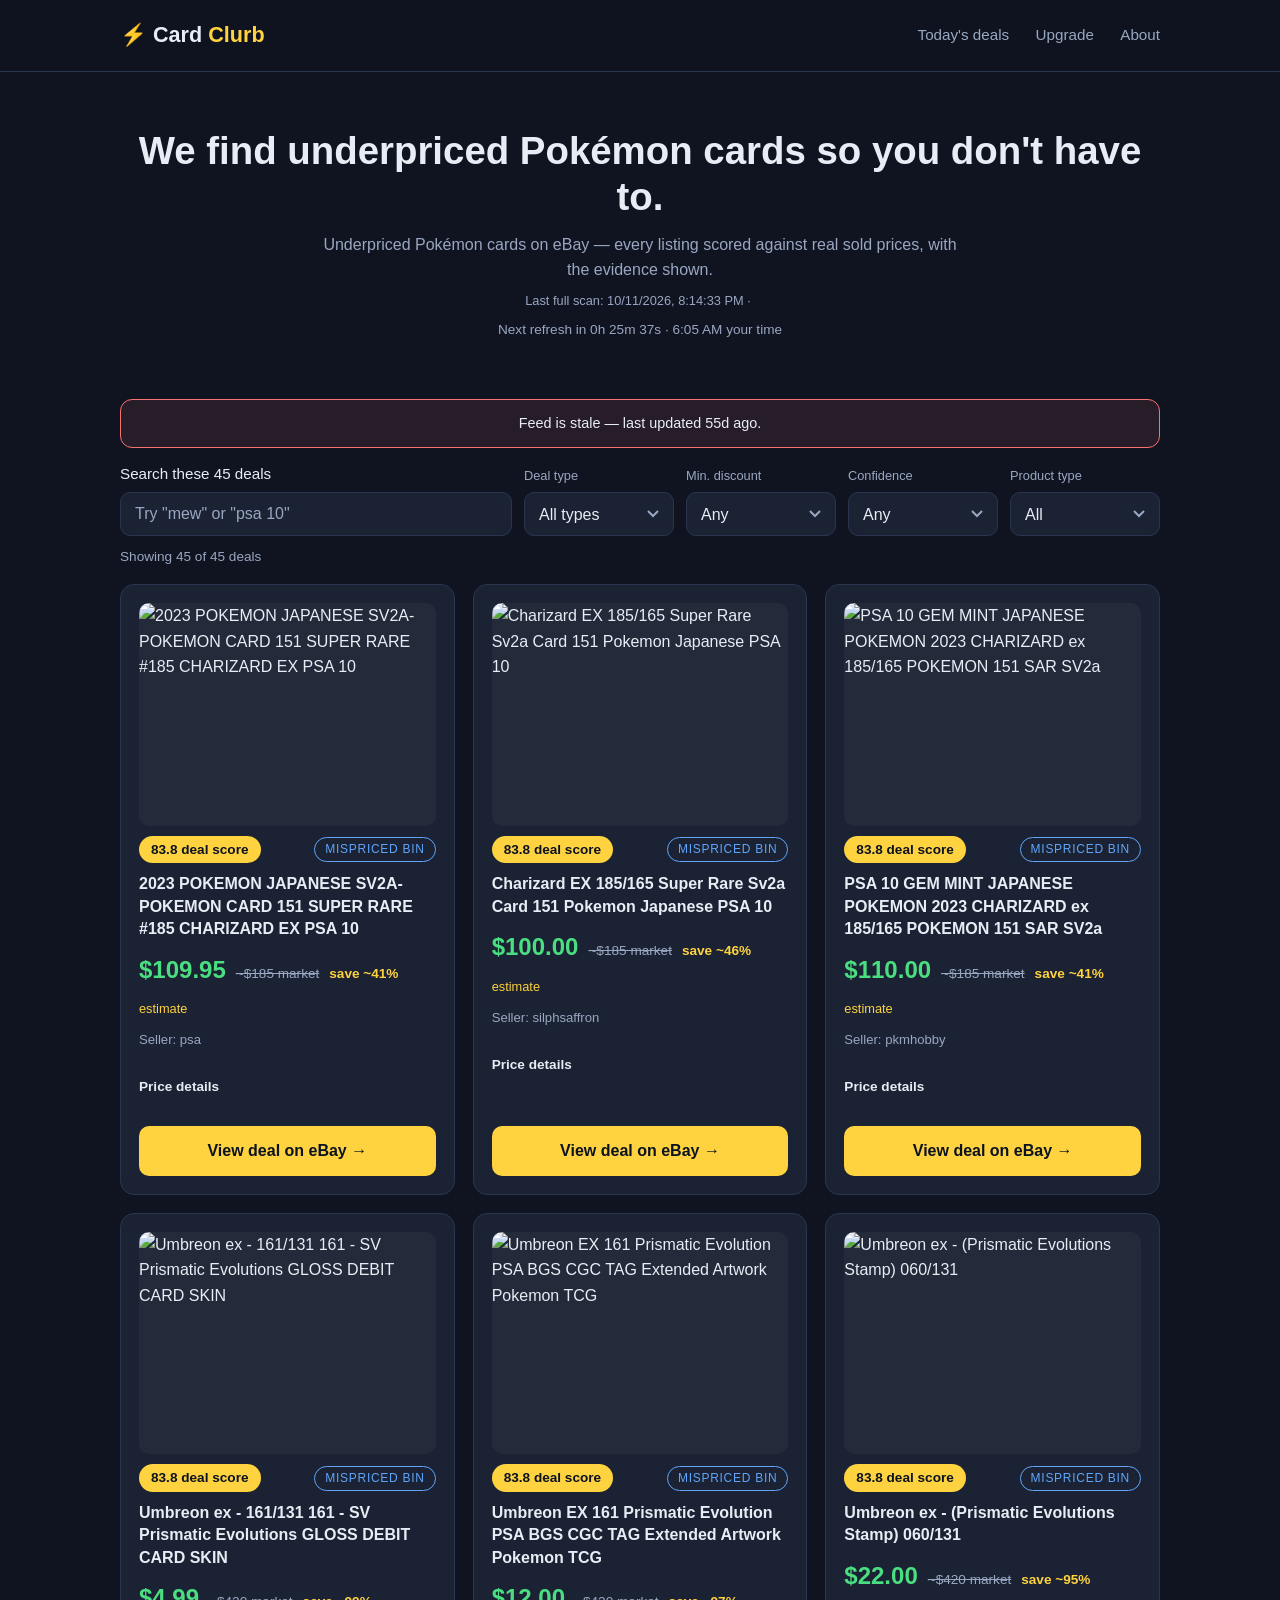
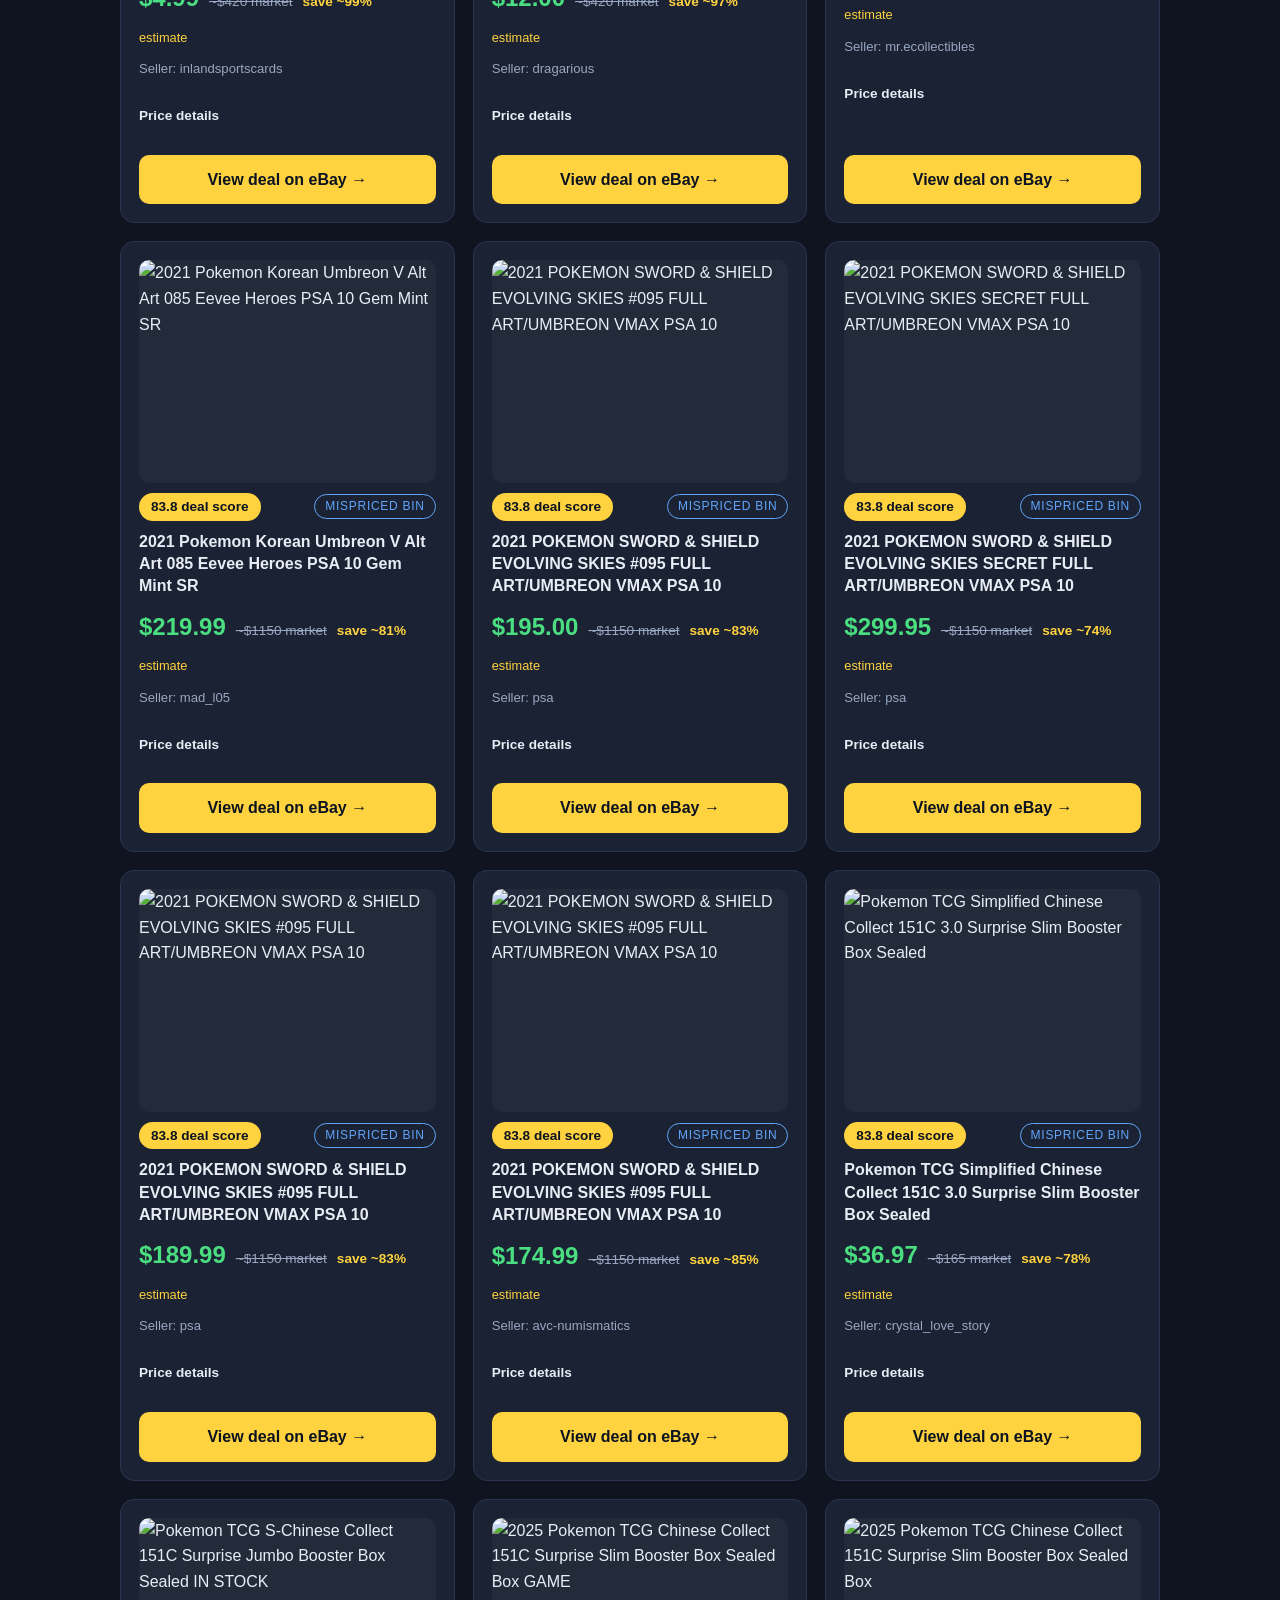
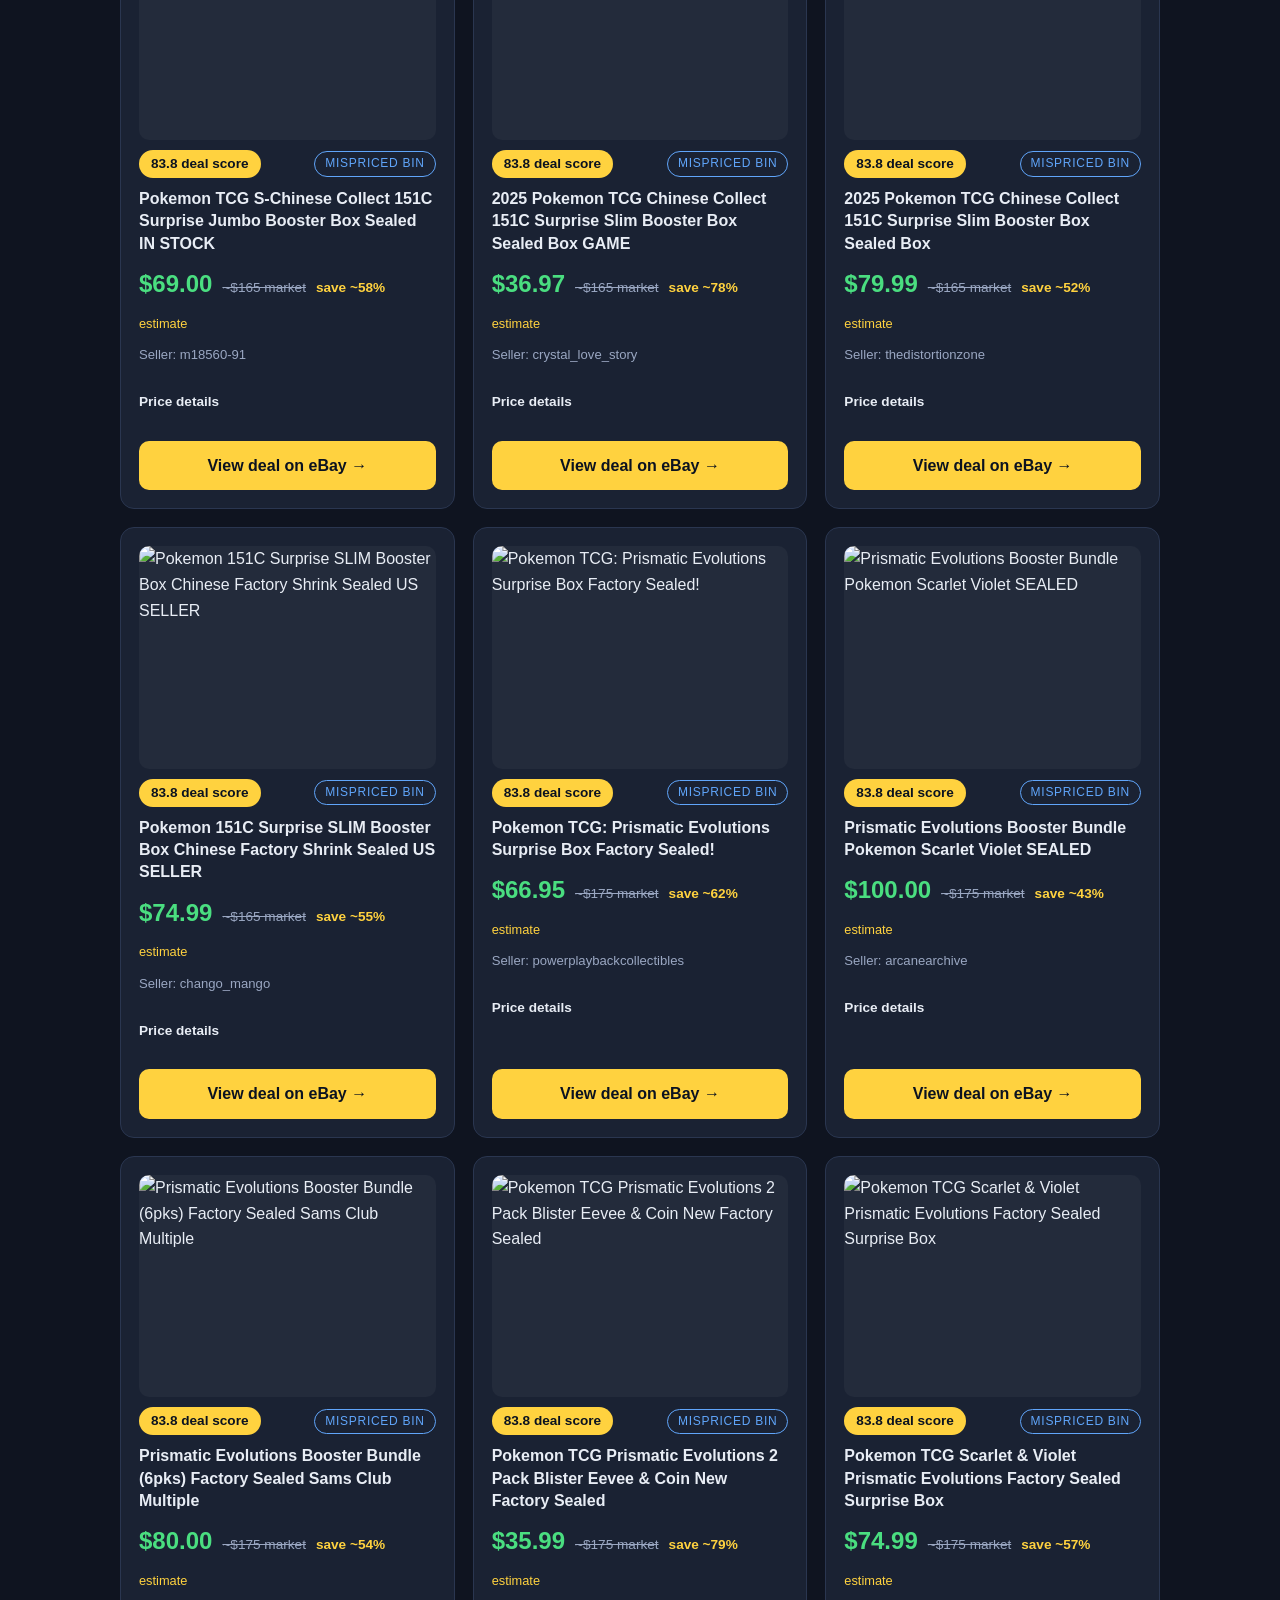
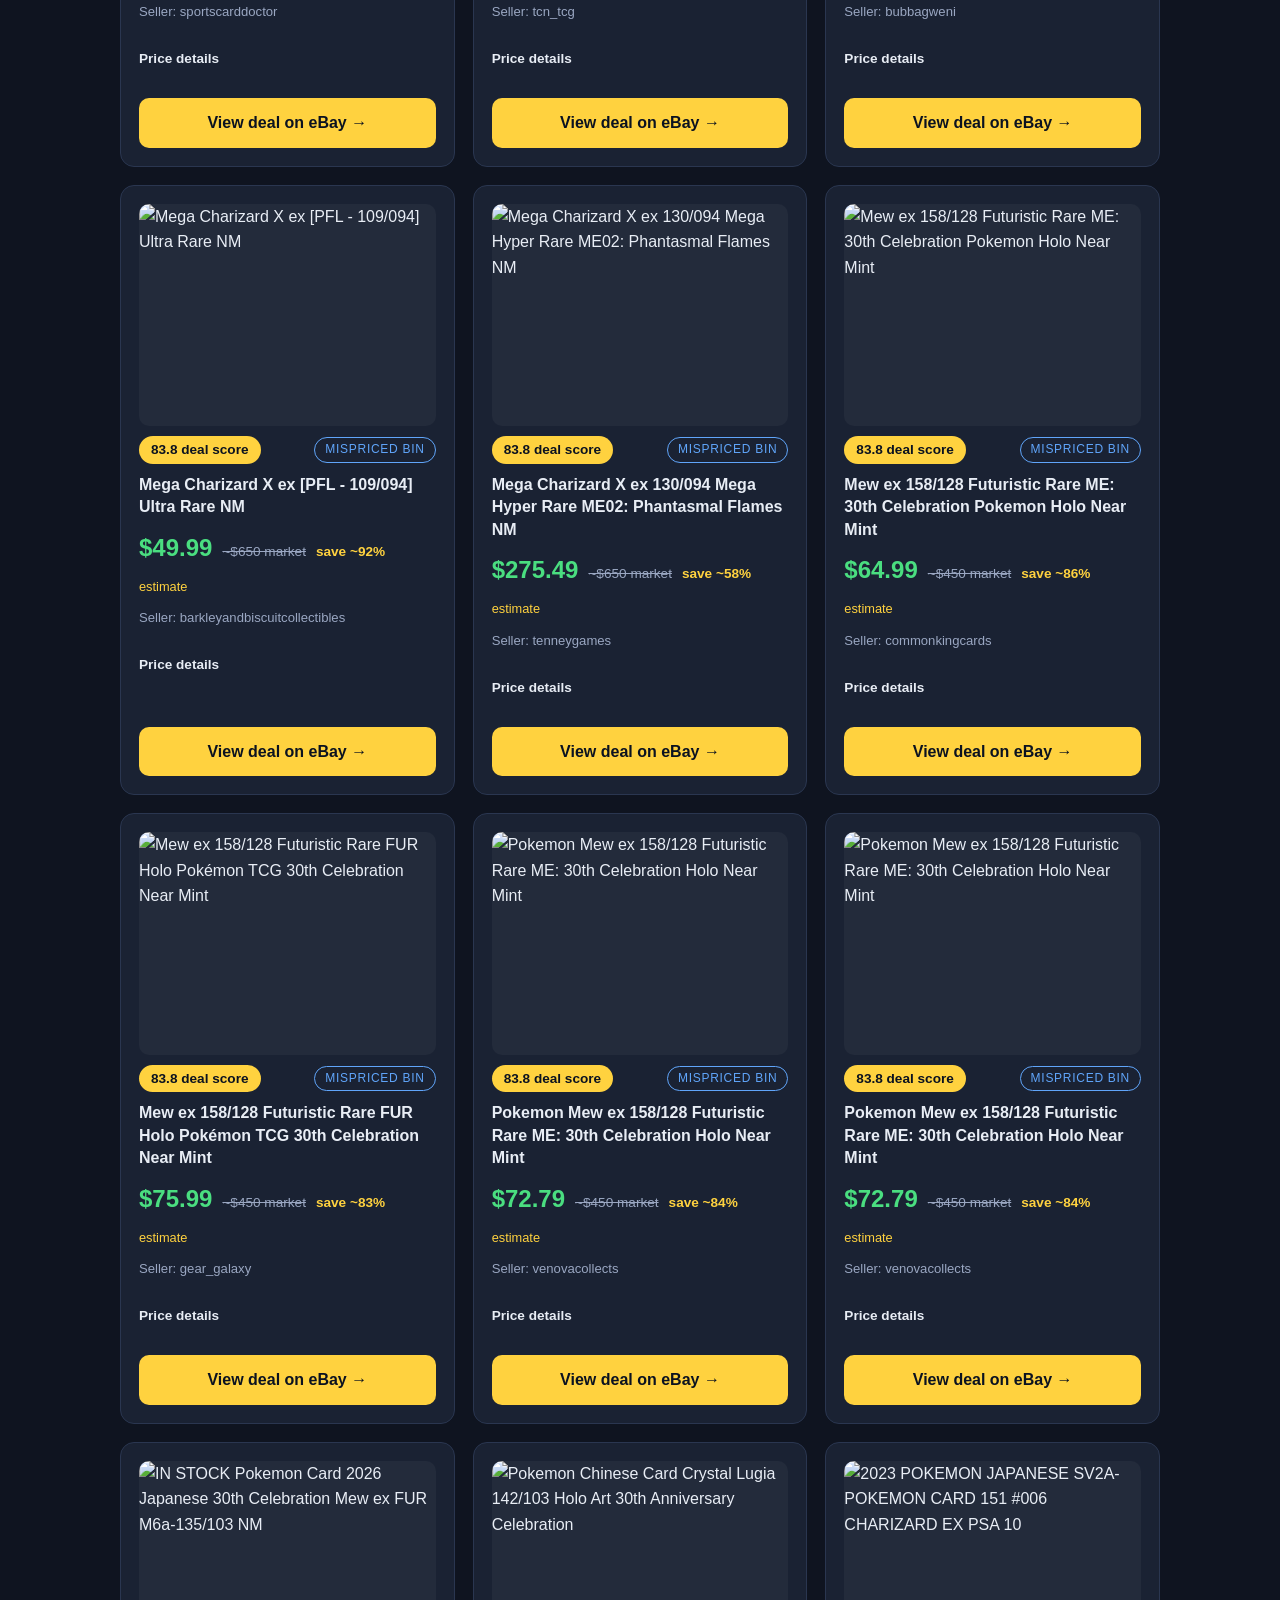
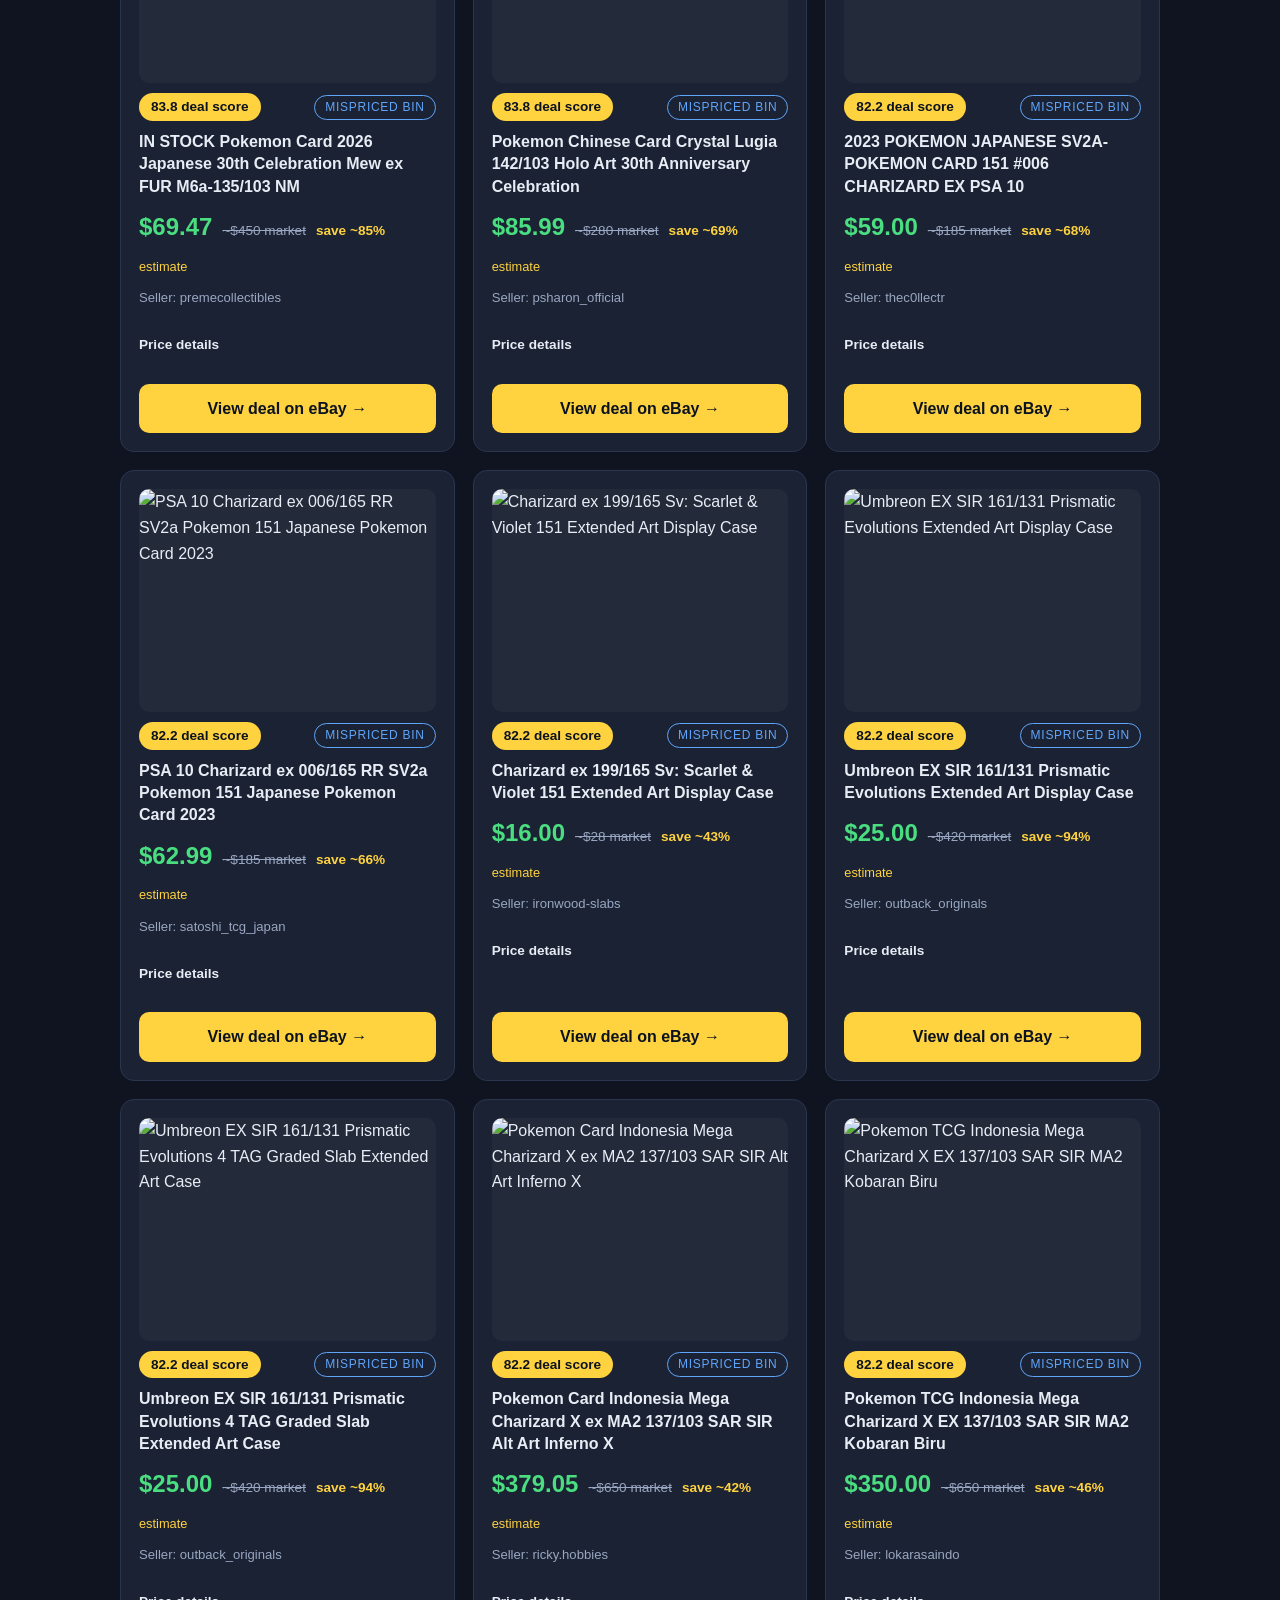
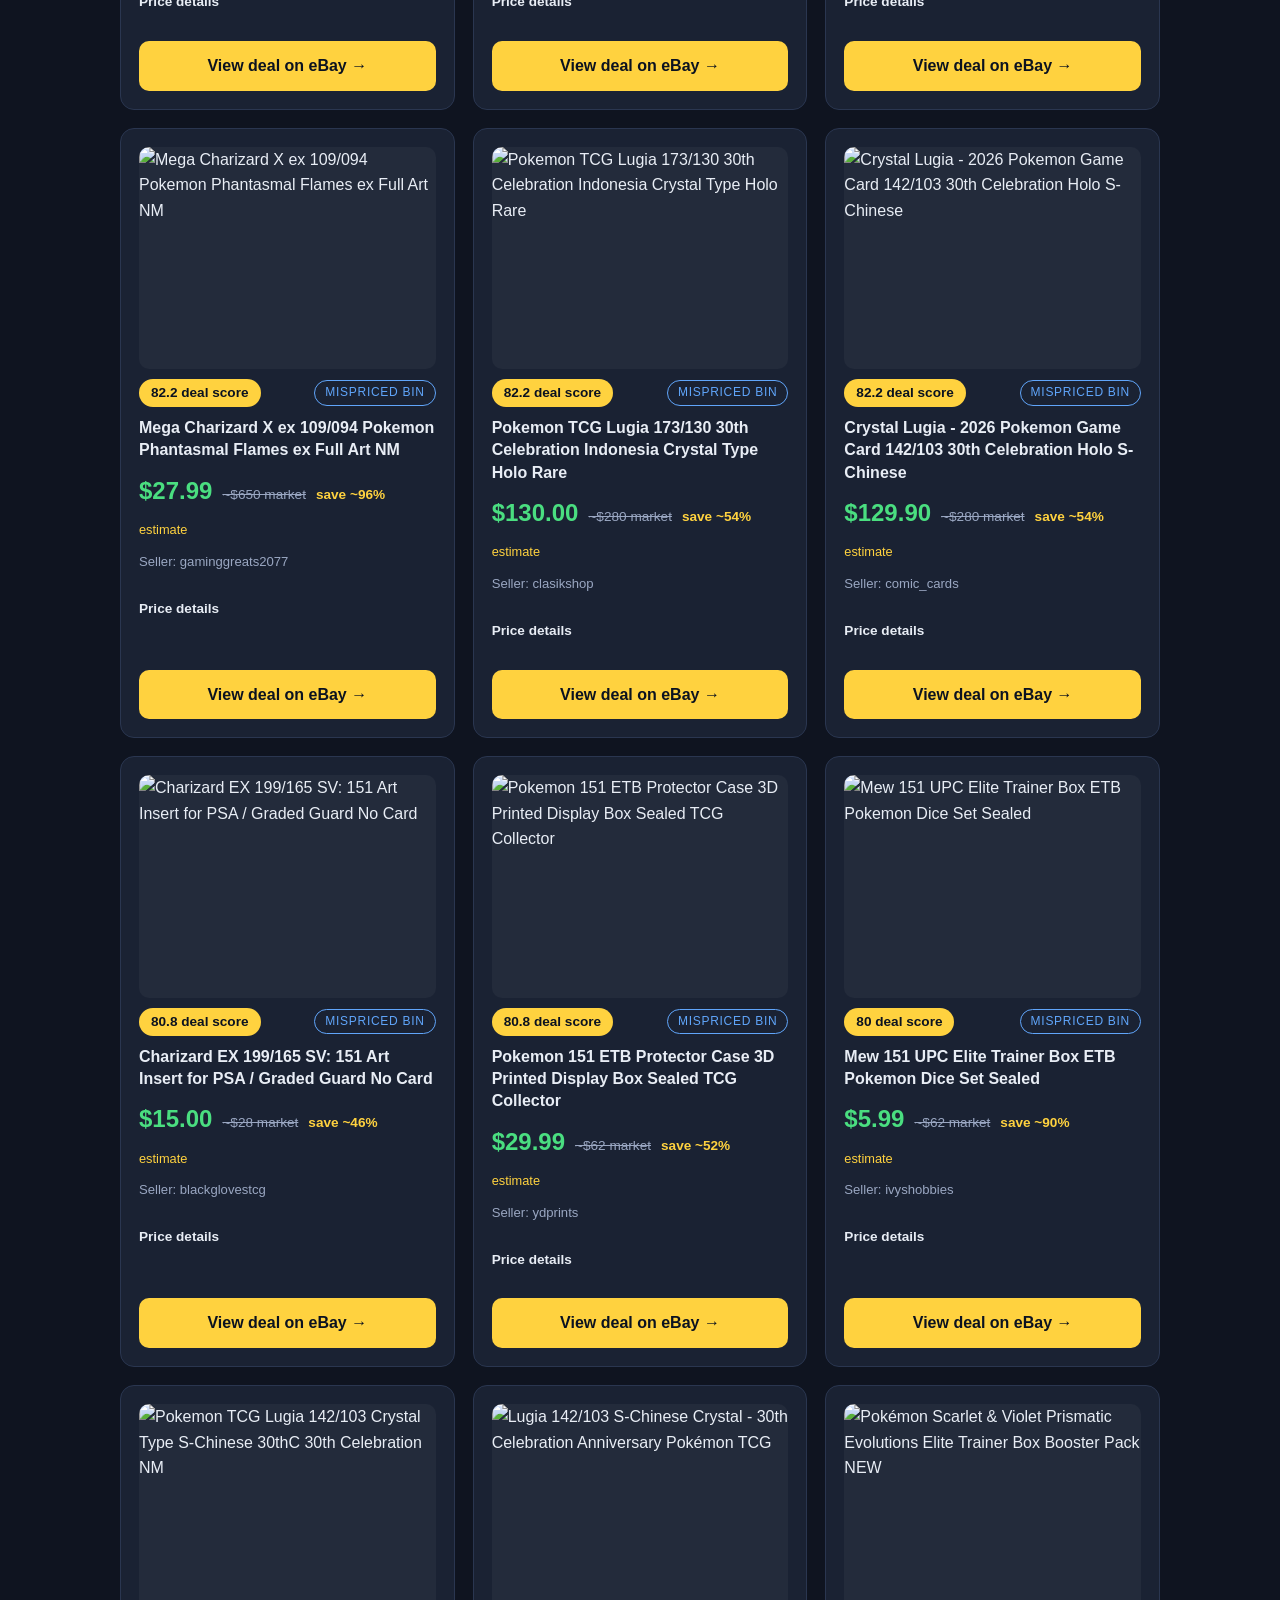
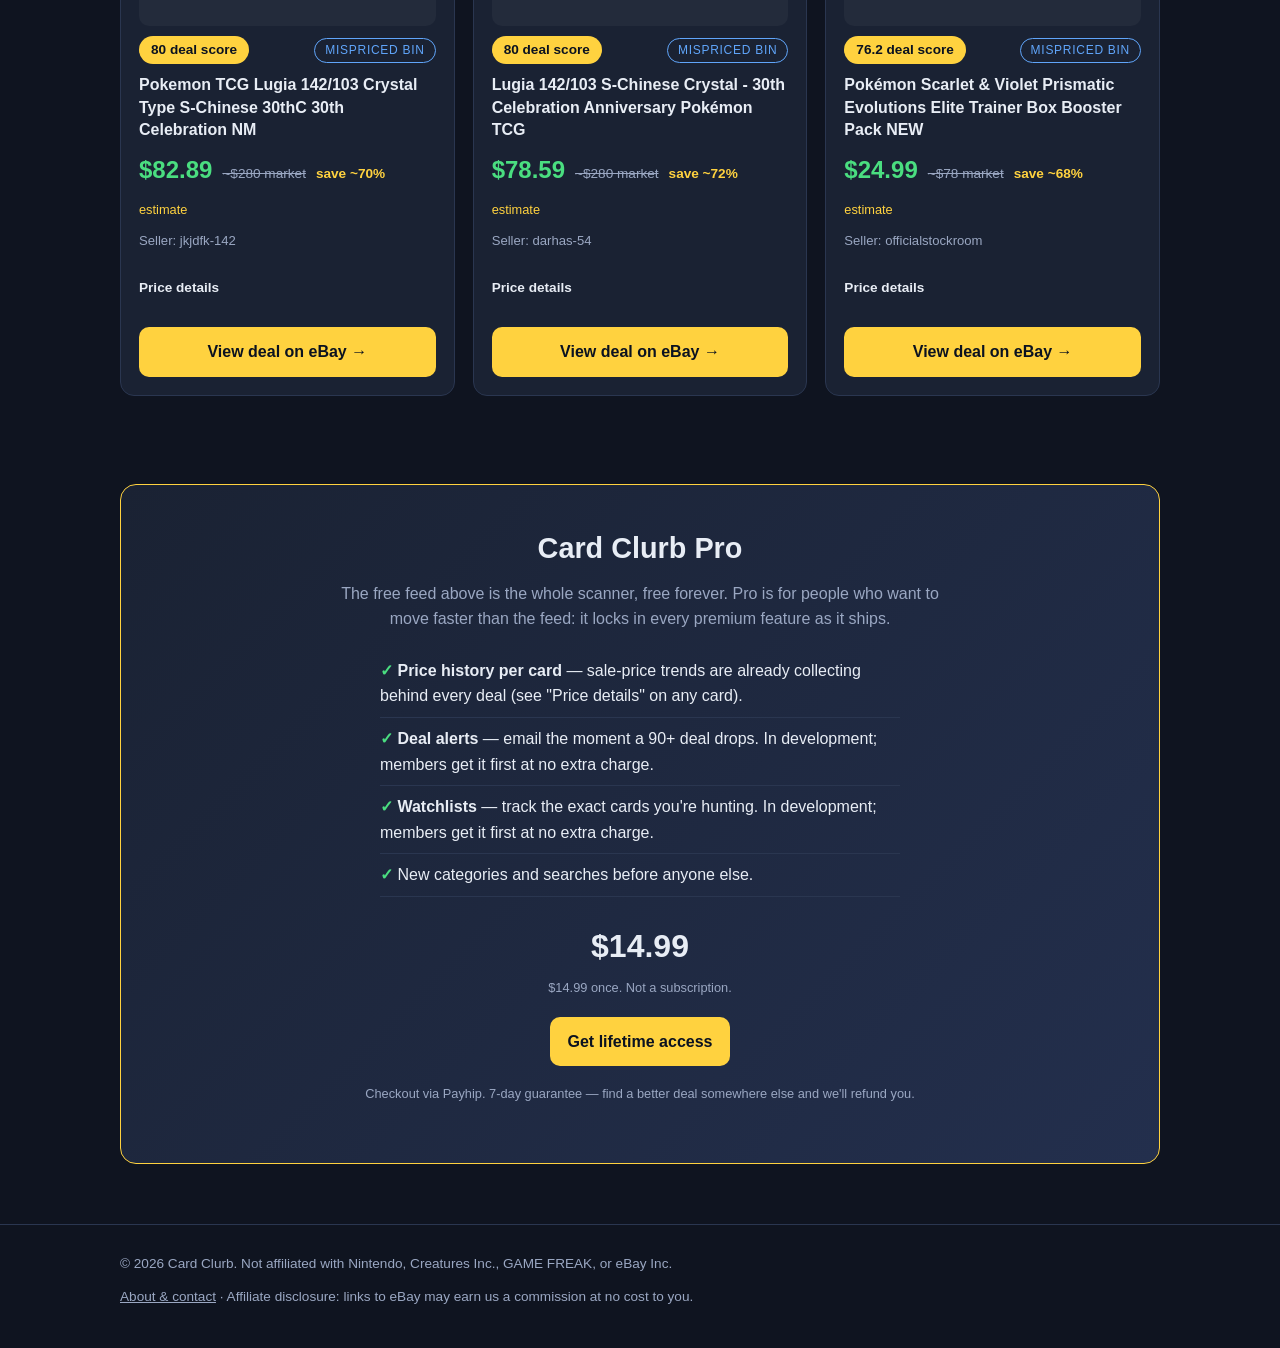
==== commit 5c71f644: "Add files via upload" ====
--- a/index.html
+++ b/index.html
@@ -77,6 +77,8 @@
 
   <section class="deals" id="deals" aria-label="Deals"></section>
 
+  <nav class="pagination" id="pagination" aria-label="Deal pages"></nav>
+
   <section class="pro" id="pro">
     <h2>Card Clurb Pro</h2>
     <p>The free feed above is the whole scanner, free forever. Pro is for
@@ -302,6 +304,8 @@
 
 /* ---- DOM wiring (browser only) ---- */
 let allDeals = [];
+let currentPage = 1;
+const PER_PAGE = 60;
 
 function currentFilters() {
   return {
@@ -314,13 +318,47 @@
 }
 
 function applyFilters() {
+  currentPage = 1; // filtering always restarts on page 1
+  renderPage();
+}
+
+function renderPage() {
   const f = currentFilters();
   const shown = allDeals.filter(d => passesFilters(d, f));
-  renderDeals(shown);
+  const pages = Math.max(1, Math.ceil(shown.length / PER_PAGE));
+  if (currentPage > pages) currentPage = pages;
+  const start = (currentPage - 1) * PER_PAGE;
+  renderDeals(shown.slice(start, start + PER_PAGE));
+  renderPagination(pages);
   const rc = document.getElementById('result-count');
   rc.textContent = allDeals.length
     ? 'Showing ' + shown.length + ' of ' + allDeals.length + ' deals'
+      + (pages > 1 ? ' · page ' + currentPage + ' of ' + pages : '')
     : '';
+}
+
+function renderPagination(pages) {
+  const nav = document.getElementById('pagination');
+  if (!nav) return;
+  if (pages <= 1) { nav.innerHTML = ''; return; }
+  let h = '<button type="button" data-pg="prev"' + (currentPage === 1 ? ' disabled' : '') + '>← Prev</button>';
+  for (let p = 1; p <= pages; p++) {
+    h += '<button type="button" data-pg="' + p + '"'
+      + (p === currentPage ? ' class="current" aria-current="page"' : '')
+      + '>' + p + '</button>';
+  }
+  h += '<button type="button" data-pg="next"' + (currentPage === pages ? ' disabled' : '') + '>Next →</button>';
+  nav.innerHTML = h;
+  nav.querySelectorAll('button[data-pg]').forEach(b => {
+    b.addEventListener('click', () => {
+      const v = b.getAttribute('data-pg');
+      if (v === 'prev') currentPage = Math.max(1, currentPage - 1);
+      else if (v === 'next') currentPage = currentPage + 1;
+      else currentPage = parseInt(v, 10);
+      renderPage();
+      document.getElementById('deals').scrollIntoView({block: 'start'});
+    });
+  });
 }
 
 function renderDeals(deals) {
--- a/styles.css
+++ b/styles.css
@@ -187,3 +187,8 @@
   .filter-group { flex: 1 1 45%; }
   nav a { margin-left: 14px; font-size: .9rem; }
 }
+.pagination { display: flex; gap: 8px; justify-content: center; align-items: center; margin: 28px 0 8px; flex-wrap: wrap; }
+.pagination button { min-width: 44px; min-height: 44px; padding: 8px 14px; border-radius: 10px; border: 1px solid #2a3650; background: var(--card); color: var(--text); font-size: 1rem; cursor: pointer; }
+.pagination button:hover:not(:disabled) { border-color: var(--accent); color: var(--accent); }
+.pagination button.current { background: var(--accent); border-color: var(--accent); color: #111; font-weight: 700; }
+.pagination button:disabled { opacity: .35; cursor: default; }
